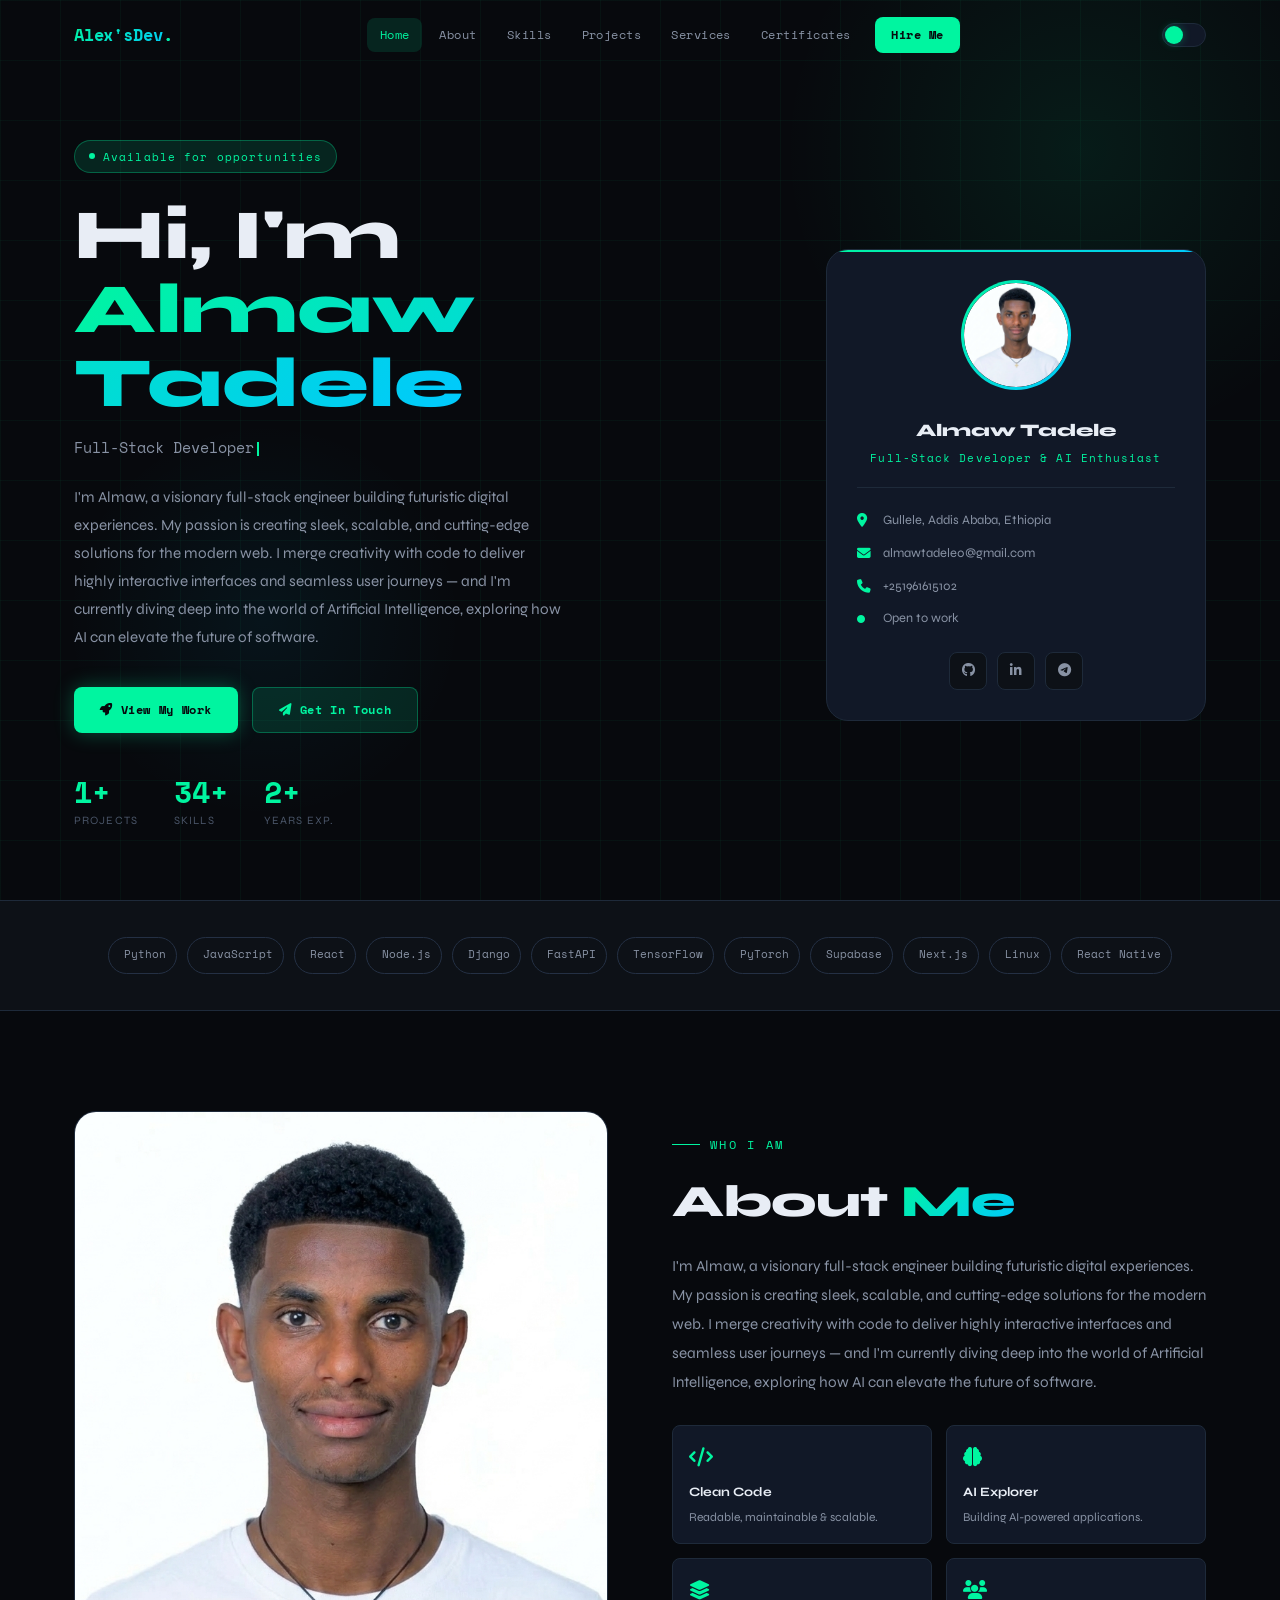
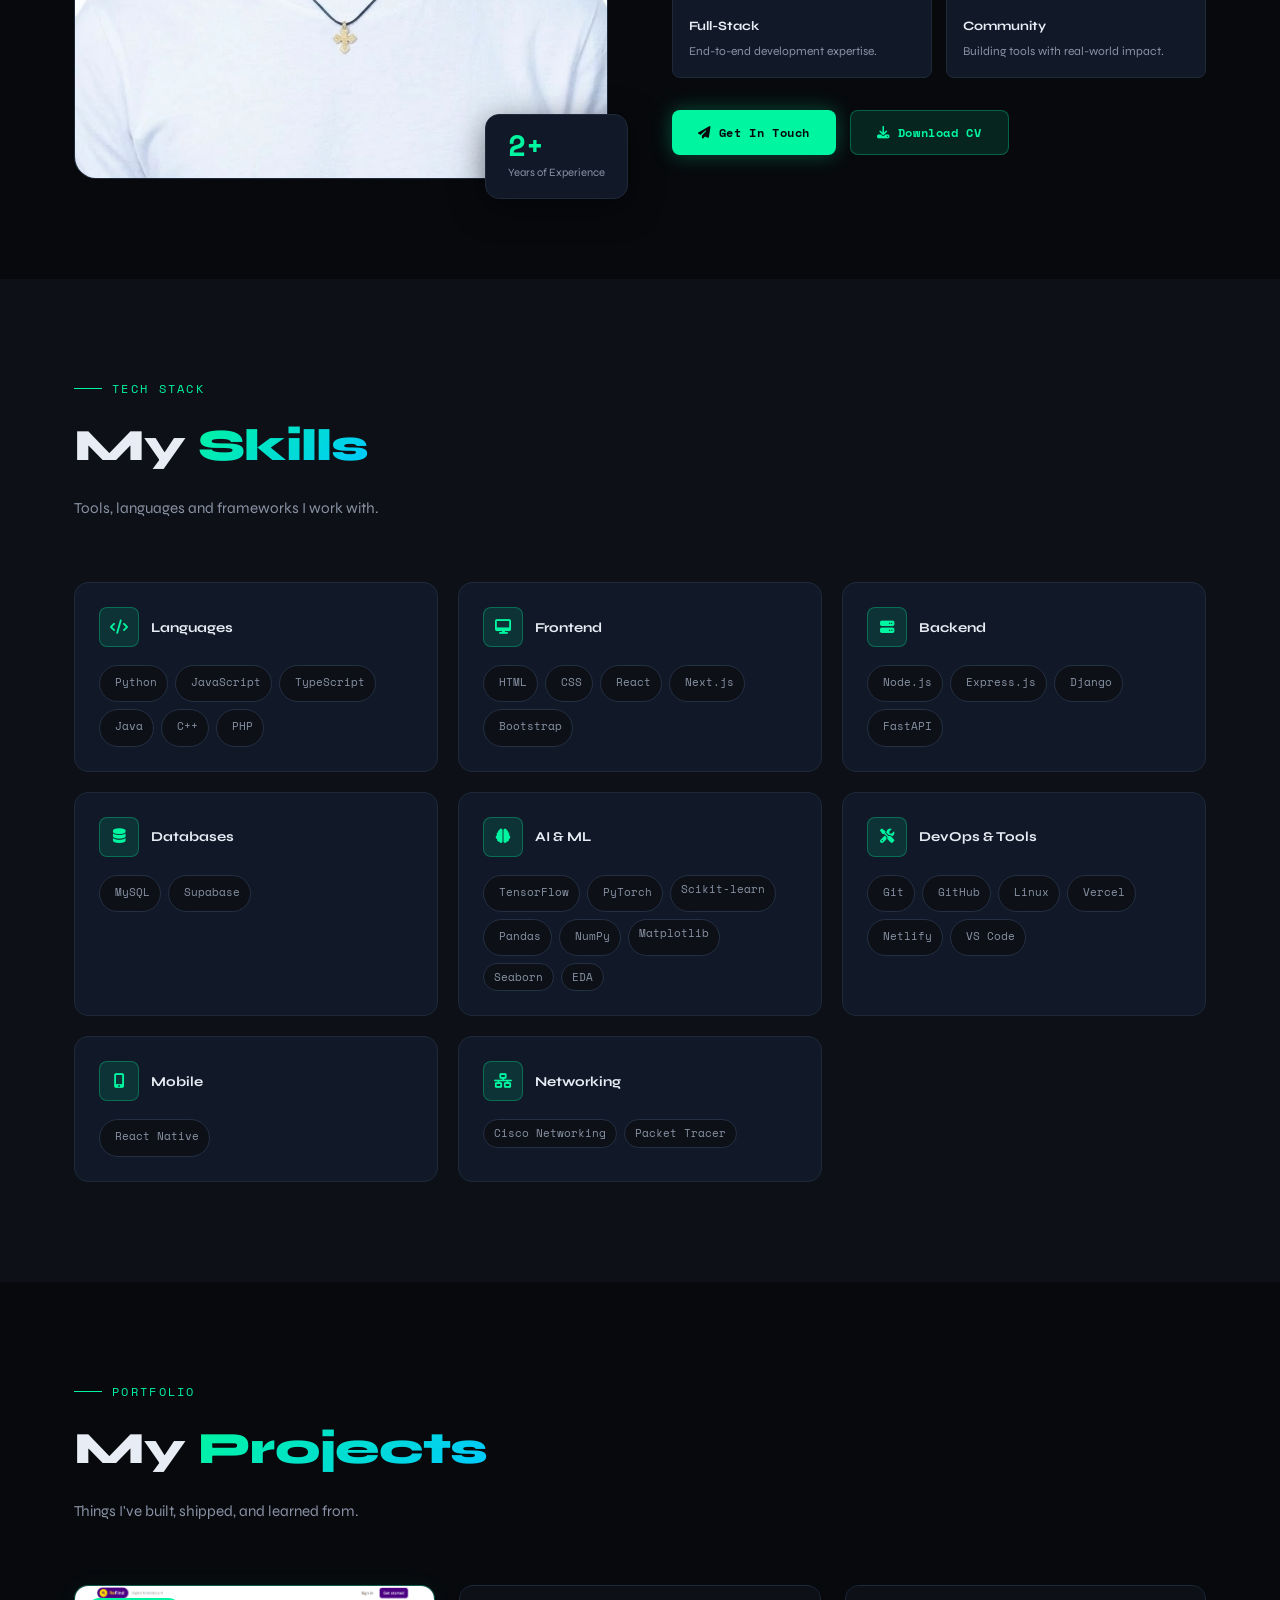
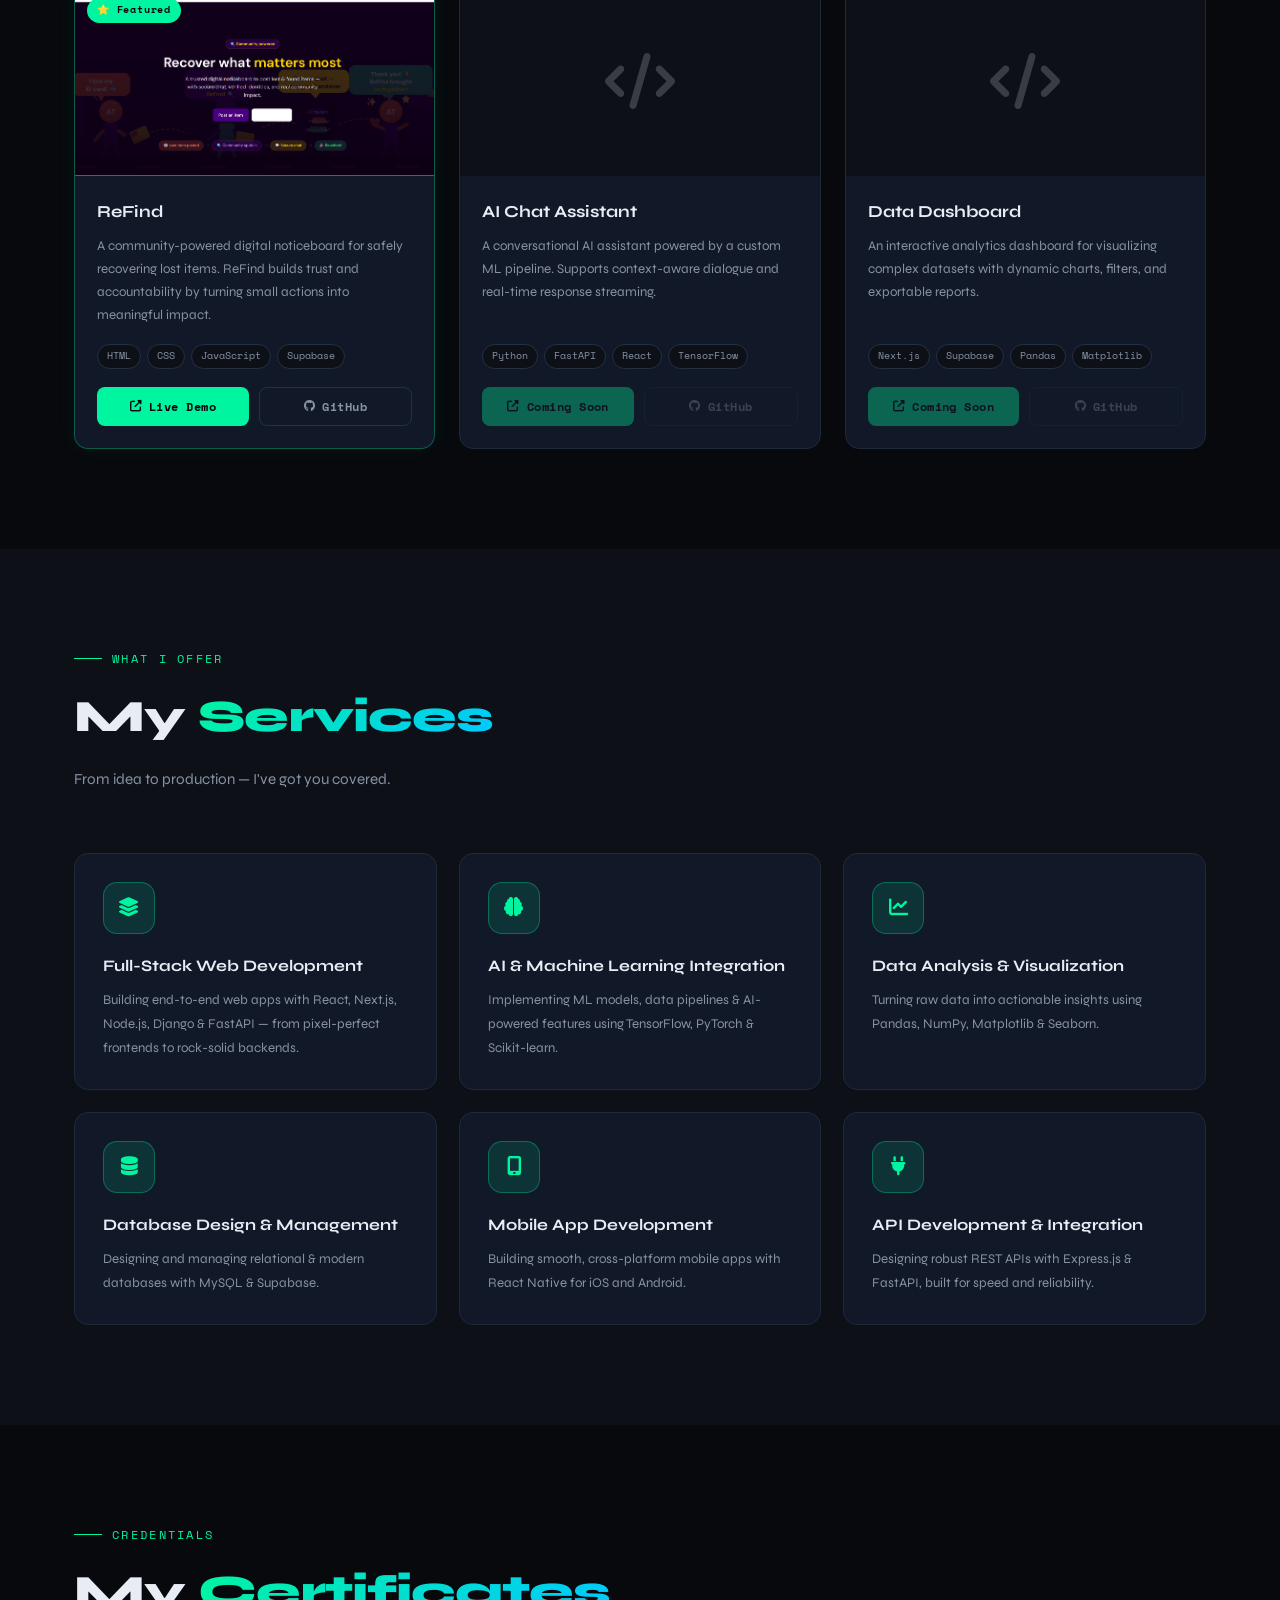
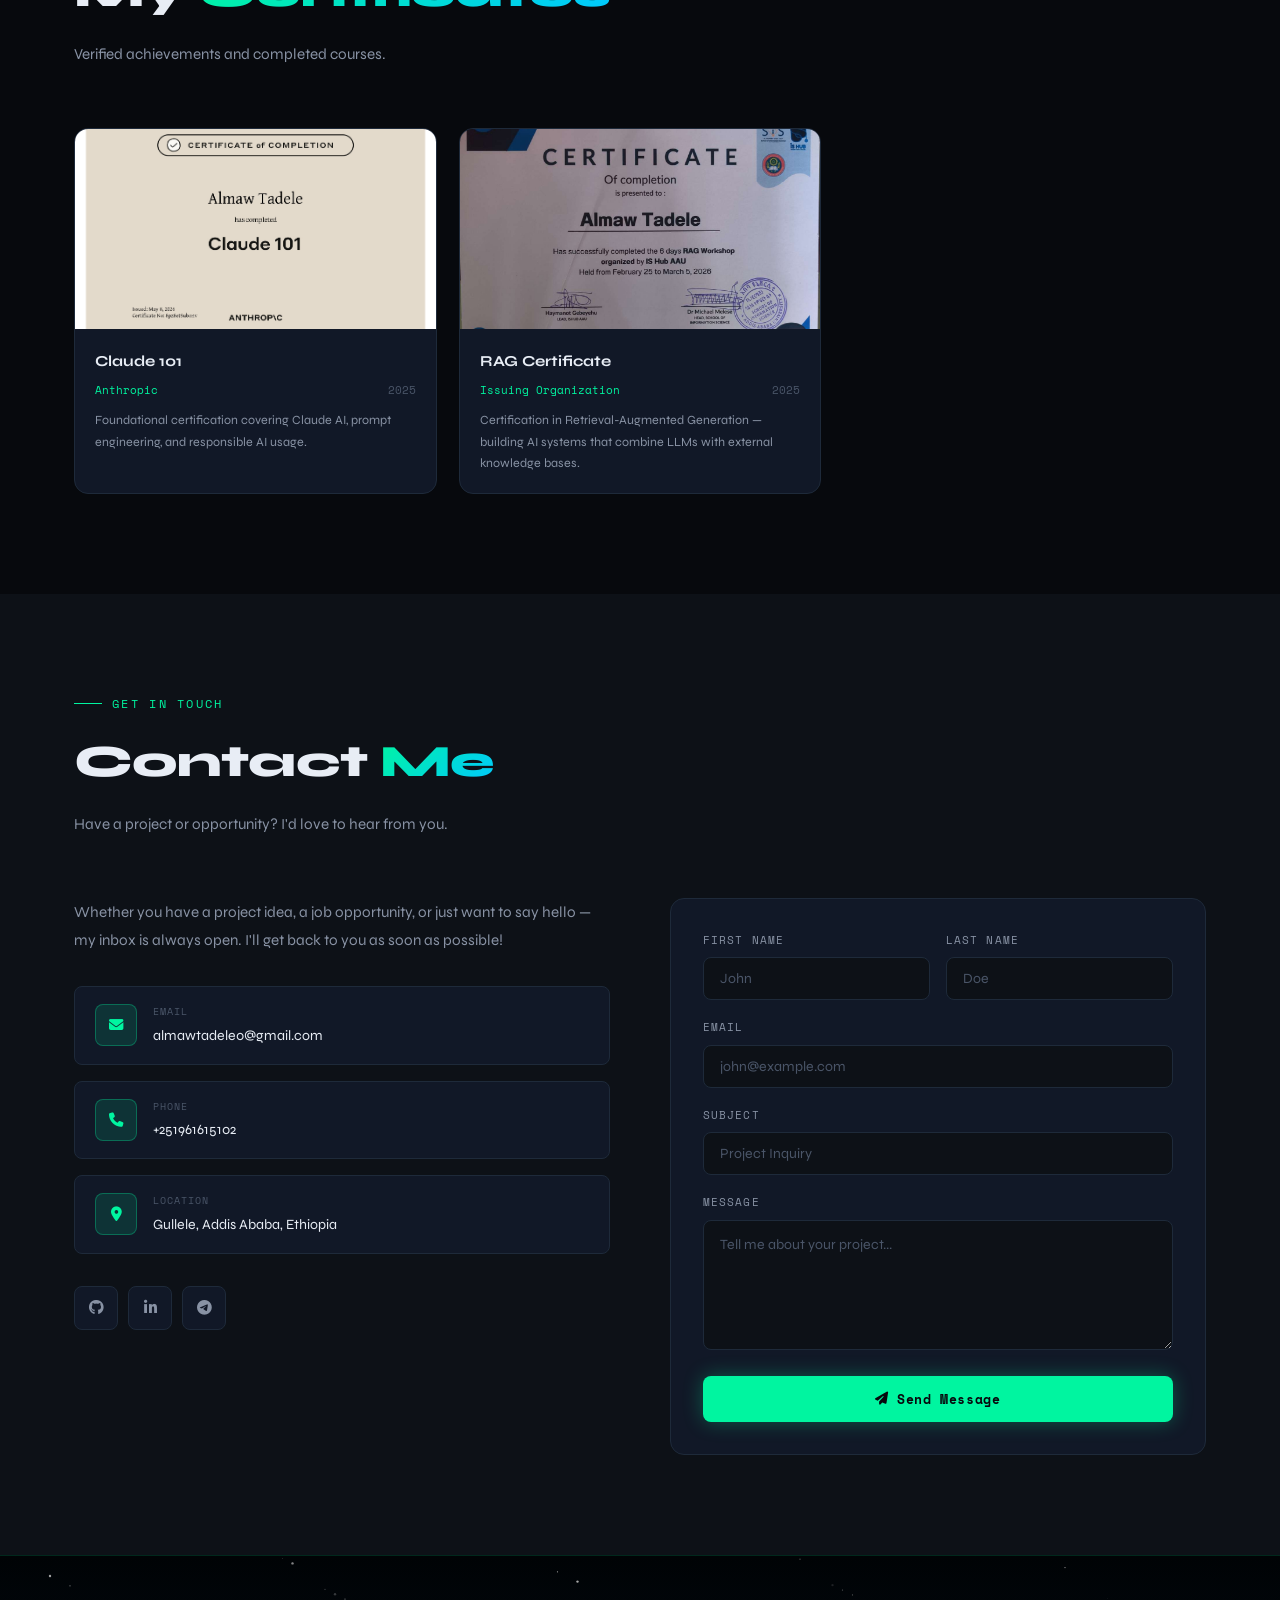
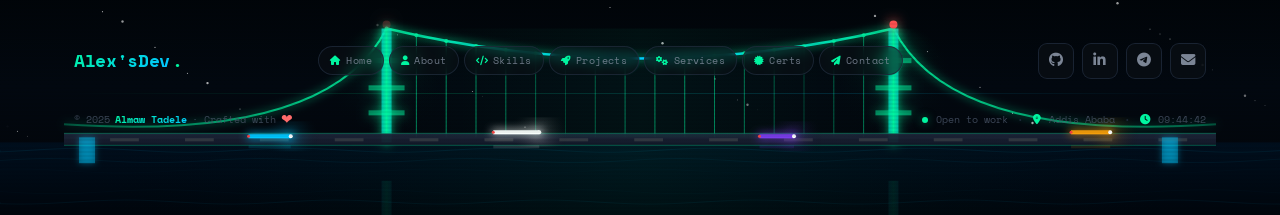
==== index.html @ 4d231503 "fixed some footer contents" ====
<!DOCTYPE html>
<html lang="en">
<head>
  <meta charset="UTF-8" />
  <link rel="icon" type="image/svg+xml" href="assets/icons/favicon.svg" />
  <meta name="viewport" content="width=device-width, initial-scale=1.0" />

  <title>Alex's Dev Portfolio</title>
  <link rel="icon" type="image/png" href="./assets/img/favicon.png" />

  <meta name="description" content="Portfolio of Almaw Tadele, Full-Stack Developer and AI Enthusiast based in Addis Ababa, Ethiopia." />
  <link rel="preconnect" href="https://fonts.googleapis.com">
  <link rel="preconnect" href="https://fonts.gstatic.com" crossorigin>
  <link href="https://fonts.googleapis.com/css2?family=Space+Mono:wght@400;700&family=Syne:wght@400;600;700;800&display=swap" rel="stylesheet">
  <link rel="stylesheet" href="https://cdnjs.cloudflare.com/ajax/libs/font-awesome/6.5.1/css/all.min.css" />
  <link rel="stylesheet" href="https://cdn.jsdelivr.net/gh/devicons/devicon@latest/devicon.min.css" />
  <!-- Theme flash prevention -->
  <script>
    (function(){
      var t = localStorage.getItem('theme') || 'dark';
      document.documentElement.setAttribute('data-theme', t);
    })();
  </script>
  <link rel="stylesheet" href="css/style.css" />
  <link rel="stylesheet" href="css/animations.css" />
  <link rel="stylesheet" href="css/responsive.css" />
</head>
<body data-page="home">

  <!-- NAVBAR -->
  <nav class="navbar" id="navbar">
    <div class="container nav-inner">
      <a href="#hero" class="nav-logo">Alex'sDev<span>.</span></a>
      <div class="nav-links" id="navLinks">
        <a class="nav-link active" href="#hero">Home</a>
        <a class="nav-link" href="#about">About</a>
        <a class="nav-link" href="#skills">Skills</a>
        <a class="nav-link" href="#projects">Projects</a>
        <a class="nav-link" href="#services">Services</a>
        <a class="nav-link" href="#certificates">Certificates</a>
        <a class="nav-cta" href="#contact">Hire Me</a>
      </div>
      <button class="theme-toggle" id="themeToggle" aria-label="Toggle theme">
        <i class="fas fa-moon theme-toggle-icon theme-toggle-moon"></i>
        <i class="fas fa-sun theme-toggle-icon theme-toggle-sun"></i>
      </button>
      <button class="nav-toggle" id="navToggle" aria-label="Menu">
        <span></span><span></span><span></span>
      </button>
    </div>
  </nav>

  <!-- Mobile Menu -->
  <div class="nav-mobile" id="navMobile">
    <a class="nav-link" href="#hero">Home</a>
    <a class="nav-link" href="#about">About</a>
    <a class="nav-link" href="#skills">Skills</a>
    <a class="nav-link" href="#projects">Projects</a>
    <a class="nav-link" href="#services">Services</a>
    <a class="nav-link" href="#certificates">Certificates</a>
    <a class="nav-link" href="#contact">Contact</a>
  </div>

  <!-- ══ HERO ════════════════════════════════════════════════ -->
  <section class="hero" id="hero">
    <div class="hero-bg">
      <div class="hero-grid"></div>
      <div class="hero-glow-1"></div>
      <div class="hero-glow-2"></div>
    </div>
    <div class="container hero-inner">
      <div class="hero-content">
        <div class="hero-tag"><span class="hero-dot"></span>Available for opportunities</div>
        <h1 class="hero-name">Hi, I'm<br><span class="grad-text" id="heroName">Almaw Tadele</span></h1>
        <div class="hero-role"><span id="typingText"></span><span class="cursor"></span></div>
        <p class="hero-bio" id="heroBio">A visionary full-stack engineer building futuristic digital experiences. I merge creativity with code to deliver highly interactive interfaces and seamless user journeys — currently diving deep into the world of AI.</p>
        <div class="hero-actions">
          <a href="#projects" class="btn btn-primary"><i class="fas fa-rocket"></i> View My Work</a>
          <a href="#contact"  class="btn btn-outline"><i class="fas fa-paper-plane"></i> Get In Touch</a>
        </div>
        <div class="hero-stats">
          <div class="stat-item"><div class="stat-num" id="statProjects">1+</div><div class="stat-lbl">Projects</div></div>
          <div class="stat-item"><div class="stat-num" id="statSkills">30+</div><div class="stat-lbl">Skills</div></div>
          <div class="stat-item"><div class="stat-num" id="statYears">2+</div><div class="stat-lbl">Years Exp.</div></div>
        </div>
      </div>
      <div class="hero-card">
        <div style="display:flex;flex-direction:column;align-items:center;margin-bottom:20px;">
          <div class="avatar-ring">
            <div class="avatar-inner">
              <img src="assets/img/profile.png" alt="Almaw Tadele"
                style="width:100%;height:100%;object-fit:cover;object-position:center;border-radius:50%;display:block;"
                onerror="this.style.display='none';document.getElementById('avatarFallback').style.display='flex'">
              <div id="avatarFallback" class="avatar-placeholder" style="display:none">AT</div>
            </div>
          </div>
          <div class="hc-name" id="hcName">Almaw Tadele</div>
          <div class="hc-role" id="hcRole">Full-Stack Developer & AI Enthusiast</div>
        </div>
        <div class="hc-divider"></div>
        <div class="hc-info">
          <div class="hc-item"><i class="fas fa-map-marker-alt"></i><span id="hcLocation">Gullele, Addis Ababa, Ethiopia</span></div>
          <div class="hc-item"><i class="fas fa-envelope"></i><span id="hcEmail">almawtadele0@gmail.com</span></div>
          <div class="hc-item"><i class="fas fa-phone"></i><span id="hcPhone">+251961615102</span></div>
          <div class="hc-item"><i class="fas fa-circle" style="color:#00f5a0;font-size:.5rem"></i><span>Open to work</span></div>
        </div>
        <div class="hc-social" id="hcSocial">
          <a href="https://github.com/Almawdev5" target="_blank" class="soc-btn"><i class="fab fa-github"></i></a>
          <a href="https://linkedin.com/in/almaw-tadele-8794a9366" target="_blank" class="soc-btn"><i class="fab fa-linkedin-in"></i></a>
          <a href="https://t.me/Almaw16" target="_blank" class="soc-btn"><i class="fab fa-telegram-plane"></i></a>
        </div>
      </div>
    </div>
  </section>

  <!-- TECH STRIP -->
  <div style="padding:36px 0;border-top:1px solid var(--border);border-bottom:1px solid var(--border);background:var(--bg2)">
    <div class="container">
      <div style="display:flex;flex-wrap:wrap;gap:10px;justify-content:center">
        <span class="skill-tag"><i class="devicon-python-plain colored" style="font-size:1rem;vertical-align:middle;margin-right:5px;"></i>Python</span>
        <span class="skill-tag"><i class="devicon-javascript-plain colored" style="font-size:1rem;vertical-align:middle;margin-right:5px;"></i>JavaScript</span>
        <span class="skill-tag"><i class="devicon-react-original colored" style="font-size:1rem;vertical-align:middle;margin-right:5px;"></i>React</span>
        <span class="skill-tag"><i class="devicon-nodejs-plain colored" style="font-size:1rem;vertical-align:middle;margin-right:5px;"></i>Node.js</span>
        <span class="skill-tag"><i class="devicon-django-plain colored" style="font-size:1rem;vertical-align:middle;margin-right:5px;"></i>Django</span>
        <span class="skill-tag"><i class="devicon-fastapi-plain colored" style="font-size:1rem;vertical-align:middle;margin-right:5px;"></i>FastAPI</span>
        <span class="skill-tag"><i class="devicon-tensorflow-original colored" style="font-size:1rem;vertical-align:middle;margin-right:5px;"></i>TensorFlow</span>
        <span class="skill-tag"><i class="devicon-pytorch-original colored" style="font-size:1rem;vertical-align:middle;margin-right:5px;"></i>PyTorch</span>
        <span class="skill-tag"><i class="devicon-supabase-plain colored" style="font-size:1rem;vertical-align:middle;margin-right:5px;"></i>Supabase</span>
        <span class="skill-tag"><i class="devicon-nextjs-plain" style="font-size:1rem;vertical-align:middle;margin-right:5px;"></i>Next.js</span>
        <span class="skill-tag"><i class="devicon-linux-plain" style="font-size:1rem;vertical-align:middle;margin-right:5px;"></i>Linux</span>
        <span class="skill-tag"><i class="devicon-react-original colored" style="font-size:1rem;vertical-align:middle;margin-right:5px;"></i>React Native</span>
      </div>
    </div>
  </div>

  <!-- ══ ABOUT ═══════════════════════════════════════════════ -->
  <section class="section" id="about">
    <div class="container">
      <div class="about-grid">
        <div class="about-img-wrap reveal-left">
          <div class="about-img-box">
            <img src="assets/img/profile.png" alt="Almaw Tadele"
              onerror="this.style.display='none';this.nextElementSibling.style.display='flex'">
            <div class="about-img-placeholder" style="display:none">AT</div>
          </div>
          <div class="about-badge">
            <div class="about-badge-num" id="aboutYears">2+</div>
            <div class="about-badge-txt">Years of Experience</div>
          </div>
        </div>
        <div class="about-content reveal-right">
          <div class="section-label">Who I Am</div>
          <h2 class="section-title">About <span class="grad-text">Me</span></h2>
          <p class="about-bio" id="aboutBio">I'm Almaw, a visionary full-stack engineer building futuristic digital experiences. My passion is creating sleek, scalable, and cutting-edge solutions for the modern web. I merge creativity with code to deliver highly interactive interfaces and seamless user journeys — and I'm currently diving deep into the world of Artificial Intelligence, exploring how AI can elevate the future of software.</p>
          <div class="about-highlights">
            <div class="about-hi"><div class="about-hi-icon"><i class="fas fa-code"></i></div><div class="about-hi-title">Clean Code</div><div class="about-hi-txt">Readable, maintainable & scalable.</div></div>
            <div class="about-hi"><div class="about-hi-icon"><i class="fas fa-brain"></i></div><div class="about-hi-title">AI Explorer</div><div class="about-hi-txt">Building AI-powered applications.</div></div>
            <div class="about-hi"><div class="about-hi-icon"><i class="fas fa-layer-group"></i></div><div class="about-hi-title">Full-Stack</div><div class="about-hi-txt">End-to-end development expertise.</div></div>
            <div class="about-hi"><div class="about-hi-icon"><i class="fas fa-users"></i></div><div class="about-hi-title">Community</div><div class="about-hi-txt">Building tools with real-world impact.</div></div>
          </div>
          <div style="display:flex;gap:14px;flex-wrap:wrap">
            <a href="#contact" class="btn btn-primary"><i class="fas fa-paper-plane"></i> Get In Touch</a>
            <a href="assets/CV.pdf" download class="btn btn-outline"><i class="fas fa-download"></i> Download CV</a>
          </div>
        </div>
      </div>
    </div>
  </section>

  <!-- ══ SKILLS ══════════════════════════════════════════════ -->
  <section class="section" id="skills" style="background:var(--bg2)">
    <div class="container">
      <div class="section-header reveal">
        <div class="section-label">Tech Stack</div>
        <h2 class="section-title">My <span class="grad-text">Skills</span></h2>
        <p class="section-sub">Tools, languages and frameworks I work with.</p>
      </div>
      <div id="skillsGrid" class="skills-grid"></div>
    </div>
  </section>

  <!-- ══ PROJECTS ════════════════════════════════════════════ -->
  <section class="section" id="projects">
    <div class="container">
      <div class="section-header reveal">
        <div class="section-label">Portfolio</div>
        <h2 class="section-title">My <span class="grad-text">Projects</span></h2>
        <p class="section-sub">Things I've built, shipped, and learned from.</p>
      </div>
      <div id="projectsGrid" class="projects-grid"></div>
    </div>
  </section>

  <!-- ══ SERVICES ════════════════════════════════════════════ -->
  <section class="section" id="services" style="background:var(--bg2)">
    <div class="container">
      <div class="section-header reveal">
        <div class="section-label">What I Offer</div>
        <h2 class="section-title">My <span class="grad-text">Services</span></h2>
        <p class="section-sub">From idea to production — I've got you covered.</p>
      </div>
      <div id="servicesGrid" class="services-grid"></div>
    </div>
  </section>

  <!-- ══ CERTIFICATES ════════════════════════════════════════ -->
  <section class="section" id="certificates">
    <div class="container">
      <div class="section-header reveal">
        <div class="section-label">Credentials</div>
        <h2 class="section-title">My <span class="grad-text">Certificates</span></h2>
        <p class="section-sub">Verified achievements and completed courses.</p>
      </div>
      <div id="certsGrid" class="certs-grid"></div>
    </div>
  </section>

  <!-- ══ CONTACT ══════════════════════════════════════════════ -->
  <section class="section" id="contact" style="background:var(--bg2)">
    <div class="container">
      <div class="section-header reveal">
        <div class="section-label">Get In Touch</div>
        <h2 class="section-title">Contact <span class="grad-text">Me</span></h2>
        <p class="section-sub">Have a project or opportunity? I'd love to hear from you.</p>
      </div>
      <div class="contact-grid">
        <div class="contact-info reveal-left">
          <p class="contact-intro">Whether you have a project idea, a job opportunity, or just want to say hello — my inbox is always open. I'll get back to you as soon as possible!</p>
          <div class="contact-items" id="contactItems">
            <div class="contact-item">
              <div class="contact-item-icon"><i class="fas fa-envelope"></i></div>
              <div><div class="contact-item-label">Email</div><div class="contact-item-val">almawtadele0@gmail.com</div></div>
            </div>
            <div class="contact-item">
              <div class="contact-item-icon"><i class="fas fa-phone"></i></div>
              <div><div class="contact-item-label">Phone</div><div class="contact-item-val">+251961615102</div></div>
            </div>
            <div class="contact-item">
              <div class="contact-item-icon"><i class="fas fa-map-marker-alt"></i></div>
              <div><div class="contact-item-label">Location</div><div class="contact-item-val">Gullele, Addis Ababa, Ethiopia</div></div>
            </div>
          </div>
          <div class="contact-socials" id="contactSocials">
            <a href="https://github.com/Almawdev5" target="_blank" class="contact-soc"><i class="fab fa-github"></i></a>
            <a href="https://linkedin.com/in/almaw-tadele-8794a9366" target="_blank" class="contact-soc"><i class="fab fa-linkedin-in"></i></a>
            <a href="https://t.me/Almaw16" target="_blank" class="contact-soc"><i class="fab fa-telegram-plane"></i></a>
          </div>
        </div>
        <div class="contact-form-wrap reveal-right">
          <form id="contactForm" novalidate>
            <div style="display:grid;grid-template-columns:1fr 1fr;gap:16px">
              <div class="form-group">
                <label class="form-label" for="fname">First Name</label>
                <input class="form-input" type="text" id="fname" placeholder="John" required>
              </div>
              <div class="form-group">
                <label class="form-label" for="lname">Last Name</label>
                <input class="form-input" type="text" id="lname" placeholder="Doe" required>
              </div>
            </div>
            <div class="form-group">
              <label class="form-label" for="femail">Email</label>
              <input class="form-input" type="email" id="femail" placeholder="john@example.com" required>
            </div>
            <div class="form-group">
              <label class="form-label" for="fsubject">Subject</label>
              <input class="form-input" type="text" id="fsubject" placeholder="Project Inquiry" required>
            </div>
            <div class="form-group">
              <label class="form-label" for="fmessage">Message</label>
              <textarea class="form-textarea" id="fmessage" placeholder="Tell me about your project..." required></textarea>
            </div>
            <button type="submit" class="btn btn-primary form-submit" style="width:100%;justify-content:center">
              <i class="fas fa-paper-plane"></i> Send Message
            </button>
            <div class="form-status" id="formStatus"></div>
          </form>
        </div>
      </div>
    </div>
  </section>

  <!-- ══ FOOTER ══════════════════════════════════════════════ -->
  <footer class="hf-footer">
    <canvas id="footerCanvas" class="hf-canvas"></canvas>
    <div class="hf-orb hf-orb-1"></div>
    <div class="hf-orb hf-orb-2"></div>
    <div class="hf-scanlines"></div>

    <div class="hf-content">

      <!-- Row 1: Logo + Nav + Socials -->
      <div class="hf-main-row">
        <div class="hf-logo-wrap">
          <span class="hf-logo-text">Alex'sDev</span>
          <span class="hf-logo-dot">.</span>
        </div>

        <nav class="hf-nav">
          <a href="#hero"         class="hf-nav-item"><i class="fas fa-home"></i><span>Home</span></a>
          <a href="#about"        class="hf-nav-item"><i class="fas fa-user"></i><span>About</span></a>
          <a href="#skills"       class="hf-nav-item"><i class="fas fa-code"></i><span>Skills</span></a>
          <a href="#projects"     class="hf-nav-item"><i class="fas fa-rocket"></i><span>Projects</span></a>
          <a href="#services"     class="hf-nav-item"><i class="fas fa-cogs"></i><span>Services</span></a>
          <a href="#certificates" class="hf-nav-item"><i class="fas fa-certificate"></i><span>Certs</span></a>
          <a href="#contact"      class="hf-nav-item"><i class="fas fa-paper-plane"></i><span>Contact</span></a>
        </nav>

        <div class="hf-socials">
          <a href="https://github.com/Almawdev5" target="_blank" class="hf-soc hf-soc-gh" title="GitHub"><i class="fab fa-github"></i><div class="hf-soc-glow"></div></a>
          <a href="https://linkedin.com/in/almaw-tadele-8794a9366" target="_blank" class="hf-soc hf-soc-li" title="LinkedIn"><i class="fab fa-linkedin-in"></i><div class="hf-soc-glow"></div></a>
          <a href="https://t.me/Almaw66" target="_blank" class="hf-soc hf-soc-tg" title="Telegram"><i class="fab fa-telegram-plane"></i><div class="hf-soc-glow"></div></a>
          <a href="mailto:almawtadele0@gmail.com" class="hf-soc hf-soc-em" title="Email"><i class="fas fa-envelope"></i><div class="hf-soc-glow"></div></a>
        </div>
      </div>

      <!-- Divider -->
      <div class="hf-bottom-line"></div>

      <!-- Row 2: Copyright + Status + Clock -->
      <div class="hf-bottom-row">
        <div class="hf-copy">
          <span>© 2025</span>
          <span class="hf-copy-name">Almaw Tadele</span>
          <span>· Crafted with</span>
          <span class="hf-heart">❤</span>
        </div>
        <div class="hf-status-bar">
          <span class="hf-status-dot"></span>
          <span>Open to work</span>
          <span class="hf-divider-dot">·</span>
          <i class="fas fa-map-marker-alt" style="color:var(--accent);font-size:.65rem"></i>
          <span>Addis Ababa</span>
          <span class="hf-divider-dot">·</span>
          <i class="fas fa-clock" style="color:var(--accent);font-size:.65rem"></i>
          <span id="hfTime">--:--</span>
        </div>
      </div>

    </div>
  </footer>

  <style>
  .hf-footer {
    position: relative; overflow: hidden;
    background: linear-gradient(180deg, #07090d 0%, #020408 60%, #000305 100%);
    border-top: 1px solid rgba(0,245,160,.15);
    padding: 0; min-height: 0;
    display: flex; align-items: center; justify-content: center;
  }
  .hf-canvas { position:absolute;inset:0;width:100%;height:100%;z-index:0;opacity:1 }
  .hf-orb { display:none }
  .hf-scanlines { position:absolute;inset:0;background:repeating-linear-gradient(0deg,transparent,transparent 2px,rgba(0,0,0,.06) 2px,rgba(0,0,0,.06) 4px);pointer-events:none;z-index:1 }
  .hf-content { position:relative;z-index:2;width:100%;max-width:1180px;margin:0 auto;padding:22px 24px 18px;display:flex;flex-direction:column;gap:14px }
  .hf-footer { min-height: 260px; }

  /* Main row */
  .hf-main-row { display:flex;align-items:center;justify-content:space-between;gap:20px;flex-wrap:wrap }

  /* Logo */
  .hf-logo-wrap { display:inline-flex;align-items:baseline;gap:2px;flex-shrink:0 }
  .hf-logo-text { font-family:"Space Mono",monospace;font-size:1.1rem;font-weight:700;background:linear-gradient(135deg,#00f5a0,#00c8ff,#00f5a0);background-size:200% auto;-webkit-background-clip:text;-webkit-text-fill-color:transparent;background-clip:text;animation:gradMove 3s linear infinite;letter-spacing:-.02em }
  .hf-logo-dot  { font-family:"Space Mono",monospace;font-size:1.1rem;font-weight:700;color:#00f5a0;-webkit-text-fill-color:#00f5a0;animation:pulse 2s ease-in-out infinite }

  /* Nav pills */
  .hf-nav { display:flex;flex-wrap:wrap;gap:5px;justify-content:center }
  .hf-nav-item { display:flex;align-items:center;gap:5px;font-family:"Space Mono",monospace;font-size:.65rem;color:rgba(136,146,164,.8);padding:5px 11px;border-radius:100px;border:1px solid rgba(30,42,58,.8);background:rgba(13,17,23,.5);transition:all .3s;letter-spacing:.04em;backdrop-filter:blur(6px) }
  .hf-nav-item i { font-size:.6rem;color:#00f5a0;transition:all .3s }
  .hf-nav-item:hover { color:#00f5a0;border-color:rgba(0,245,160,.35);background:rgba(0,245,160,.07);transform:translateY(-2px);box-shadow:0 6px 18px rgba(0,245,160,.1) }
  .hf-nav-item:hover i { transform:scale(1.2) rotate(-8deg) }

  /* Socials */
  .hf-socials { display:flex;gap:8px;flex-shrink:0 }
  .hf-soc { position:relative;width:36px;height:36px;border-radius:9px;border:1px solid rgba(30,42,58,.8);background:rgba(13,17,23,.6);display:flex;align-items:center;justify-content:center;color:rgba(136,146,164,.9);font-size:.9rem;transition:all .3s;overflow:hidden;backdrop-filter:blur(8px) }
  .hf-soc-glow { position:absolute;inset:0;opacity:0;transition:opacity .3s;border-radius:9px }
  .hf-soc:hover { transform:translateY(-3px) }
  .hf-soc:hover .hf-soc-glow { opacity:1 }
  .hf-soc-gh:hover  { border-color:rgba(255,255,255,.25);color:#fff;box-shadow:0 6px 20px rgba(255,255,255,.07) }
  .hf-soc-gh .hf-soc-glow { background:radial-gradient(circle at 50%,rgba(255,255,255,.06),transparent 70%) }
  .hf-soc-li:hover  { border-color:rgba(0,119,181,.4);color:#0a66c2;box-shadow:0 6px 20px rgba(0,119,181,.15) }
  .hf-soc-li .hf-soc-glow { background:radial-gradient(circle at 50%,rgba(0,119,181,.1),transparent 70%) }
  .hf-soc-tg:hover  { border-color:rgba(0,136,204,.4);color:#29b6f6;box-shadow:0 6px 20px rgba(0,136,204,.15) }
  .hf-soc-tg .hf-soc-glow { background:radial-gradient(circle at 50%,rgba(0,136,204,.1),transparent 70%) }
  .hf-soc-em:hover  { border-color:rgba(0,245,160,.35);color:#00f5a0;box-shadow:0 6px 20px rgba(0,245,160,.12) }
  .hf-soc-em .hf-soc-glow { background:radial-gradient(circle at 50%,rgba(0,245,160,.07),transparent 70%) }

  /* Divider line */
  .hf-bottom-line { height:1px;background:linear-gradient(90deg,transparent,rgba(0,245,160,.15),rgba(0,200,255,.15),transparent);animation:shimmer 3s ease-in-out infinite alternate }

  /* Bottom row */
  .hf-bottom-row { display:flex;align-items:center;justify-content:space-between;flex-wrap:wrap;gap:10px }
  .hf-copy { display:flex;align-items:center;gap:5px;font-family:"Space Mono",monospace;font-size:.63rem;color:rgba(74,85,104,.8) }
  .hf-copy-name { background:linear-gradient(135deg,#00f5a0,#00c8ff);-webkit-background-clip:text;-webkit-text-fill-color:transparent;background-clip:text;font-weight:700 }
  .hf-heart { color:#ff6b6b;animation:pulse 1.4s ease-in-out infinite;font-size:.85rem }
  .hf-status-bar { display:flex;align-items:center;gap:8px;font-family:"Space Mono",monospace;font-size:.63rem;color:rgba(74,85,104,.8);flex-wrap:wrap }
  .hf-status-dot { width:6px;height:6px;background:#00f5a0;border-radius:50%;box-shadow:0 0 8px rgba(0,245,160,.5);animation:pulse 2s ease-in-out infinite;flex-shrink:0 }
  .hf-divider-dot { color:rgba(30,42,58,1);font-size:.9rem }

  @media(max-width:768px){
    .hf-main-row { flex-direction:column;align-items:center;gap:14px }
    .hf-bottom-row { justify-content:center;text-align:center }
    .hf-nav-item span { display:none }
    .hf-nav-item { padding:6px 10px }
  }
  </style>

  <script>
  (function() {
    const canvas = document.getElementById('footerCanvas');
    if (!canvas) return;
    const ctx = canvas.getContext('2d');
    let W, H, t = 0;

    function resize() {
      W = canvas.width  = canvas.offsetWidth;
      H = canvas.height = canvas.offsetHeight;
    }

    // ── BRIDGE CONFIG ──────────────────────────────────────────
    const TOWERS   = 2;
    const CABLES   = 18;        // vertical suspender cables
    const CARS     = 6;         // moving cars on the bridge deck

    // Cars
    const cars = Array.from({ length: CARS }, (_, i) => ({
      x:     (i / CARS) * 1.4 - 0.2,   // normalized 0-1 across bridge
      speed: 0.0008 + Math.random() * 0.0006,
      lane:  i % 2 === 0 ? 0 : 1,       // 0 = left lane, 1 = right lane
      color: ['#00f5a0','#00c8ff','#ffffff','#7c3aed','#f59e0b'][i % 5],
      len:   0.025 + Math.random() * 0.015,
    }));

    function drawBridge() {
      ctx.clearRect(0, 0, W, H);

      // ── Background: deep night sky gradient ──
      const sky = ctx.createLinearGradient(0, 0, 0, H);
      sky.addColorStop(0, '#000305');
      sky.addColorStop(0.5, '#020810');
      sky.addColorStop(1, '#020408');
      ctx.fillStyle = sky;
      ctx.fillRect(0, 0, W, H);

      // ── Stars ──
      ctx.save();
      for (let s = 0; s < 80; s++) {
        const sx    = ((s * 137.5 + 50) % W);
        const sy    = ((s * 97.3 + 20) % (H * 0.7));
        const blink = 0.3 + 0.4 * Math.sin(t * 0.8 + s);
        ctx.beginPath();
        ctx.arc(sx, sy, s % 3 === 0 ? 1.2 : 0.6, 0, Math.PI * 2);
        ctx.fillStyle = `rgba(255,255,255,${blink})`;
        ctx.fill();
      }
      ctx.restore();

      // ── Water reflection at bottom ──
      const water = ctx.createLinearGradient(0, H * 0.72, 0, H);
      water.addColorStop(0, 'rgba(0,15,30,.95)');
      water.addColorStop(1, 'rgba(0,5,12,1)');
      ctx.fillStyle = water;
      ctx.fillRect(0, H * 0.72, W, H);

      // Ripple lines
      for (let r = 0; r < 6; r++) {
        const ry    = H * 0.75 + r * (H * 0.04);
        const alpha = 0.04 + 0.04 * Math.sin(t * 1.2 + r);
        ctx.beginPath();
        ctx.moveTo(0, ry);
        for (let x = 0; x <= W; x += 8) {
          ctx.lineTo(x, ry + Math.sin(x * 0.03 + t * 1.5 + r) * 2);
        }
        ctx.strokeStyle = `rgba(0,200,255,${alpha})`;
        ctx.lineWidth = 1;
        ctx.stroke();
      }

      // ── Bridge geometry ──
      const bLeft  = W * 0.05;
      const bRight = W * 0.95;
      const bW     = bRight - bLeft;
      const deck   = H * 0.70;         // bridge deck Y
      const towerH = H * 0.42;         // tower height above deck
      const towerY = deck - towerH;    // tower top Y
      const tLeft  = bLeft  + bW * 0.28;  // left tower X
      const tRight = bLeft  + bW * 0.72;  // right tower X

      // ── Water glow under bridge ──
      const wg = ctx.createRadialGradient(W/2, deck + 10, 0, W/2, deck + 10, W * 0.45);
      wg.addColorStop(0, 'rgba(0,245,160,.06)');
      wg.addColorStop(1, 'transparent');
      ctx.fillStyle = wg;
      ctx.fillRect(0, deck, W, H - deck);

      // ── Main cable (catenary curve) ──
      ctx.save();
      ctx.shadowColor = '#00f5a0';
      ctx.shadowBlur  = 8;
      const grad = ctx.createLinearGradient(bLeft, 0, bRight, 0);
      grad.addColorStop(0,   'rgba(0,245,160,.3)');
      grad.addColorStop(0.28,'rgba(0,245,160,.9)');
      grad.addColorStop(0.5, 'rgba(0,200,255,1)');
      grad.addColorStop(0.72,'rgba(0,245,160,.9)');
      grad.addColorStop(1,   'rgba(0,245,160,.3)');

      // Left anchor → left tower
      ctx.beginPath();
      ctx.moveTo(bLeft, deck - H * 0.05);
      ctx.quadraticCurveTo(tLeft - bW * 0.05, deck + H * 0.02, tLeft, towerY);
      ctx.strokeStyle = grad;
      ctx.lineWidth = 2;
      ctx.stroke();

      // Left tower → right tower (main span sag)
      const sagY = towerY + towerH * 0.55;
      ctx.beginPath();
      ctx.moveTo(tLeft, towerY);
      ctx.quadraticCurveTo(W / 2, sagY, tRight, towerY);
      ctx.strokeStyle = grad;
      ctx.lineWidth = 2.5;
      ctx.stroke();

      // Right tower → right anchor
      ctx.beginPath();
      ctx.moveTo(tRight, towerY);
      ctx.quadraticCurveTo(tRight + bW * 0.05, deck + H * 0.02, bRight, deck - H * 0.05);
      ctx.strokeStyle = grad;
      ctx.lineWidth = 2;
      ctx.stroke();
      ctx.restore();

      // ── Suspension cables (vertical hangers) ──
      for (let i = 0; i < CABLES; i++) {
        const frac = i / (CABLES - 1);
        const cx   = tLeft + (tRight - tLeft) * frac;
        // Point on main cable catenary
        const cy   = towerY + sagY * (1 - Math.pow(2 * frac - 1, 2)) * 0.55 +
                     towerH * Math.pow(2 * frac - 1, 2) * (1 - 0.55);
        // Recalculate using quadratic
        const t0   = frac;
        const cableY = (1 - t0) * (1 - t0) * towerY + 2 * (1 - t0) * t0 * sagY + t0 * t0 * towerY;
        const alpha  = 0.3 + 0.4 * Math.abs(Math.sin(t * 0.5 + i * 0.4));

        ctx.beginPath();
        ctx.moveTo(cx, cableY);
        ctx.lineTo(cx, deck);
        ctx.strokeStyle = `rgba(0,245,160,${alpha})`;
        ctx.lineWidth = 0.8;
        ctx.stroke();

        // Cable anchor dot
        ctx.beginPath();
        ctx.arc(cx, cableY, 2, 0, Math.PI * 2);
        ctx.fillStyle = `rgba(0,245,160,${alpha + 0.2})`;
        ctx.fill();
      }

      // ── Towers ──
      [tLeft, tRight].forEach((tx, ti) => {
        // Tower glow
        const tg = ctx.createRadialGradient(tx, towerY, 0, tx, towerY + towerH/2, 60);
        tg.addColorStop(0, 'rgba(0,245,160,.15)');
        tg.addColorStop(1, 'transparent');
        ctx.fillStyle = tg;
        ctx.fillRect(tx - 60, towerY, 120, towerH + 20);

        // Tower body
        ctx.save();
        ctx.shadowColor = '#00f5a0';
        ctx.shadowBlur  = 12;
        const tw = 10;
        const towerGrad = ctx.createLinearGradient(tx - tw, 0, tx + tw, 0);
        towerGrad.addColorStop(0, 'rgba(0,200,255,.5)');
        towerGrad.addColorStop(0.5, 'rgba(0,245,160,.9)');
        towerGrad.addColorStop(1, 'rgba(0,200,255,.5)');
        ctx.fillStyle = towerGrad;
        ctx.fillRect(tx - tw/2, towerY, tw, towerH + 5);

        // Cross beams
        [0.3, 0.55, 0.78].forEach(f => {
          const by = towerY + towerH * f;
          ctx.fillStyle = 'rgba(0,245,160,.5)';
          ctx.fillRect(tx - 18, by - 3, 36, 5);
        });

        // Tower top light (blinking)
        const blink = 0.6 + 0.4 * Math.sin(t * 3 + ti * Math.PI);
        ctx.beginPath();
        ctx.arc(tx, towerY - 4, 4, 0, Math.PI * 2);
        ctx.fillStyle = `rgba(255,80,80,${blink})`;
        ctx.shadowColor = '#ff5050';
        ctx.shadowBlur  = 12;
        ctx.fill();
        ctx.restore();

        // Tower reflection in water
        ctx.save();
        ctx.globalAlpha = 0.15;
        ctx.scale(1, -1);
        ctx.translate(0, -(deck * 2));
        const refGrad = ctx.createLinearGradient(tx - tw, 0, tx + tw, 0);
        refGrad.addColorStop(0, 'rgba(0,200,255,.3)');
        refGrad.addColorStop(0.5, 'rgba(0,245,160,.6)');
        refGrad.addColorStop(1, 'rgba(0,200,255,.3)');
        ctx.fillStyle = refGrad;
        ctx.fillRect(tx - tw/2, towerY, tw, towerH * 0.6);
        ctx.restore();
      });

      // ── Bridge deck ──
      ctx.save();
      const deckGrad = ctx.createLinearGradient(0, deck - 4, 0, deck + 10);
      deckGrad.addColorStop(0, 'rgba(30,40,60,.95)');
      deckGrad.addColorStop(1, 'rgba(15,20,35,.95)');
      ctx.fillStyle = deckGrad;
      ctx.fillRect(bLeft, deck - 4, bW, 12);

      // Road markings
      const dashW = bW * 0.025;
      const gap   = bW * 0.04;
      ctx.fillStyle = 'rgba(255,255,200,.12)';
      for (let x = bLeft + gap; x < bRight - gap; x += dashW + gap) {
        ctx.fillRect(x, deck + 1, dashW, 3);
      }

      // Road edge lines
      ctx.strokeStyle = 'rgba(0,245,160,.3)';
      ctx.lineWidth = 1;
      ctx.beginPath(); ctx.moveTo(bLeft, deck - 4);  ctx.lineTo(bRight, deck - 4);  ctx.stroke();
      ctx.beginPath(); ctx.moveTo(bLeft, deck + 8);  ctx.lineTo(bRight, deck + 8);  ctx.stroke();
      ctx.restore();

      // ── Anchorage pillars ──
      [bLeft + bW*0.02, bLeft + bW*0.96].forEach(px => {
        ctx.save();
        ctx.shadowColor = '#00c8ff';
        ctx.shadowBlur  = 6;
        ctx.fillStyle = 'rgba(0,200,255,.4)';
        ctx.fillRect(px - 8, deck, 16, H * 0.1);
        ctx.restore();
      });

      // ── Moving cars ──
      cars.forEach(car => {
        car.x += car.speed;
        if (car.x > 1.1) car.x = -0.1;

        const cx  = bLeft + bW * car.x;
        const cy  = deck - 3 + (car.lane === 0 ? -2 : 2);
        const cw  = bW * car.len;

        if (cx > bLeft && cx < bRight) {
          // Headlight glow
          ctx.save();
          const carGlow = ctx.createRadialGradient(cx + cw, cy, 0, cx + cw, cy, 30);
          carGlow.addColorStop(0, car.color + '40');
          carGlow.addColorStop(1, 'transparent');
          ctx.fillStyle = carGlow;
          ctx.fillRect(cx, cy - 15, cw + 30, 30);

          // Car body
          ctx.shadowColor = car.color;
          ctx.shadowBlur  = 8;
          ctx.fillStyle = car.color;
          ctx.fillRect(cx, cy - 2, cw, 4);

          // Headlight dot
          ctx.beginPath();
          ctx.arc(cx + cw, cy, 2, 0, Math.PI * 2);
          ctx.fillStyle = '#ffffff';
          ctx.fill();

          // Tail light
          ctx.beginPath();
          ctx.arc(cx, cy, 1.5, 0, Math.PI * 2);
          ctx.fillStyle = '#ff4444';
          ctx.fill();
          ctx.restore();

          // Road reflection
          ctx.save();
          ctx.globalAlpha = 0.12;
          ctx.fillStyle = car.color;
          ctx.fillRect(cx, deck + 8, cw, 3);
          ctx.restore();
        }
      });

      // ── Cable glow animation ──
      const glowAlpha = 0.04 + 0.03 * Math.sin(t * 2);
      const cableGlow = ctx.createLinearGradient(tLeft, 0, tRight, 0);
      cableGlow.addColorStop(0, `rgba(0,245,160,0)`);
      cableGlow.addColorStop(0.5, `rgba(0,245,160,${glowAlpha})`);
      cableGlow.addColorStop(1, `rgba(0,245,160,0)`);
      ctx.fillStyle = cableGlow;
      ctx.fillRect(tLeft, towerY, tRight - tLeft, deck - towerY);

      t += 0.012;
      requestAnimationFrame(drawBridge);
    }

    resize();
    window.addEventListener('resize', resize);
    drawBridge();

    // Live clock
    function updateTime() {
      const el = document.getElementById('hfTime');
      if (!el) return;
      el.textContent = new Date().toLocaleTimeString('en-US', {
        hour:'2-digit', minute:'2-digit', second:'2-digit',
        hour12: false, timeZone: 'Africa/Addis_Ababa'
      });
    }
    updateTime();
    setInterval(updateTime, 1000);
  })();
  </script>

  <button class="back-top" id="backTop" aria-label="Back to top">
    <i class="fas fa-arrow-up"></i>
  </button>

  <script src="https://cdn.jsdelivr.net/npm/@emailjs/browser@4/dist/email.min.js"></script>
  <script src="js/data.js"></script>
  <script src="js/supabase.js"></script>
  <script src="js/main.js"></script>
</body>
</html>
---- css/style.css ----
/* ============================================================
   ALMAW TADELE — Portfolio | style.css
   ============================================================ */

@import url('https://fonts.googleapis.com/css2?family=Space+Mono:wght@400;700&family=Syne:wght@400;600;700;800&display=swap');

/* ── VARIABLES ─────────────────────────────────────────────── */
:root {
  --bg:          #07090d;
  --bg2:         #0d1117;
  --bg3:         #111827;
  --bg3h:        #161f2e;
  --accent:      #00f5a0;
  --accent-d:    rgba(0,245,160,0.12);
  --accent-b:    rgba(0,245,160,0.3);
  --blue:        #00c8ff;
  --blue-d:      rgba(0,200,255,0.1);
  --text:        #e8edf5;
  --text2:       #8892a4;
  --text3:       #4a5568;
  --border:      #1e2a3a;
  --border2:     #243044;
  --grad:        linear-gradient(135deg,#00f5a0,#00c8ff);
  --ff:          'Syne', sans-serif;
  --fm:          'Space Mono', monospace;
  --r:           8px;
  --r2:          14px;
  --r3:          22px;
  --sh:          0 8px 32px rgba(0,0,0,.5);
  --sh2:         0 24px 64px rgba(0,0,0,.6);
  --nav:         70px;
  --tr:          .3s cubic-bezier(.4,0,.2,1);
}

/* ── LIGHT THEME ───────────────────────────────────────────── */
[data-theme="light"] {
  --bg:          #f0f4f8;
  --bg2:         #e2e8f0;
  --bg3:         #ffffff;
  --bg3h:        #f7fafc;
  --accent:      #00a86b;
  --accent-d:    rgba(0,168,107,0.1);
  --accent-b:    rgba(0,168,107,0.3);
  --blue:        #0099cc;
  --blue-d:      rgba(0,153,204,0.1);
  --text:        #1a202c;
  --text2:       #4a5568;
  --text3:       #a0aec0;
  --border:      #cbd5e0;
  --border2:     #b2bec8;
  --grad:        linear-gradient(135deg,#00a86b,#0099cc);
  --sh:          0 8px 32px rgba(0,0,0,.12);
  --sh2:         0 24px 64px rgba(0,0,0,.15);
}

[data-theme="light"] body {
  background: var(--bg);
  color: var(--text);
}
[data-theme="light"] .navbar.scrolled {
  background: rgba(240,244,248,.95);
  border-bottom: 1px solid var(--border);
}
[data-theme="light"] .hero {
  background: linear-gradient(135deg, #f0f4f8 0%, #e8f4f0 100%);
}
[data-theme="light"] .hero-grid {
  background-image:
    linear-gradient(rgba(0,168,107,.06) 1px, transparent 1px),
    linear-gradient(90deg, rgba(0,168,107,.06) 1px, transparent 1px);
}
[data-theme="light"] .hero-glow-1 {
  background: radial-gradient(circle, rgba(0,168,107,.12) 0%, transparent 70%);
}
[data-theme="light"] .hero-glow-2 {
  background: radial-gradient(circle, rgba(0,153,204,.08) 0%, transparent 70%);
}
[data-theme="light"] .skill-tag {
  background: #fff;
  border-color: var(--border);
  color: var(--text2);
}
[data-theme="light"] .skill-tag:hover {
  border-color: var(--accent);
  color: var(--accent);
}
[data-theme="light"] .hero-card,
[data-theme="light"] .skill-card,
[data-theme="light"] .project-card,
[data-theme="light"] .service-card,
[data-theme="light"] .cert-card,
[data-theme="light"] .contact-form-wrap,
[data-theme="light"] .contact-item,
[data-theme="light"] .about-hi {
  background: #fff;
  border-color: var(--border);
  box-shadow: 0 2px 12px rgba(0,0,0,.06);
}
[data-theme="light"] .avatar-inner { background: #e8f4f0; }
[data-theme="light"] .form-input,
[data-theme="light"] .form-textarea {
  background: #f7fafc;
  border-color: var(--border);
  color: var(--text);
}
[data-theme="light"] .soc-btn,
[data-theme="light"] .contact-soc {
  background: #f0f4f8;
  border-color: var(--border);
  color: var(--text2);
}
[data-theme="light"] ::-webkit-scrollbar-track { background: var(--bg2); }
[data-theme="light"] .page-hero {
  background: linear-gradient(135deg, #f0f4f8 0%, #e8f4f0 100%);
}
[data-theme="light"] .page-hero-grid {
  background-image:
    linear-gradient(rgba(0,168,107,.05) 1px, transparent 1px),
    linear-gradient(90deg, rgba(0,168,107,.05) 1px, transparent 1px);
}

/* ── THEME TOGGLE BUTTON ───────────────────────────────────── */
.theme-toggle {
  width: 44px;
  height: 24px;
  border-radius: 100px;
  background: var(--bg3);
  border: 1px solid var(--border);
  position: relative;
  cursor: pointer;
  transition: var(--tr);
  flex-shrink: 0;
  margin-left: 8px;
}
.theme-toggle::before {
  content: '';
  position: absolute;
  width: 18px;
  height: 18px;
  border-radius: 50%;
  background: var(--accent);
  top: 2px;
  left: 2px;
  transition: var(--tr);
  box-shadow: 0 0 8px var(--accent-b);
}
[data-theme="light"] .theme-toggle::before {
  transform: translateX(20px);
  background: var(--accent);
}
.theme-toggle-icon {
  position: absolute;
  top: 50%;
  transform: translateY(-50%);
  font-size: .6rem;
  pointer-events: none;
  transition: var(--tr);
}
.theme-toggle-moon { left: 5px; color: var(--accent); }
.theme-toggle-sun  { right: 4px; color: #f6ad55; opacity: 0; }
[data-theme="light"] .theme-toggle-moon { opacity: 0; }
[data-theme="light"] .theme-toggle-sun  { opacity: 1; }

/* ── RESET ─────────────────────────────────────────────────── */
*,*::before,*::after{box-sizing:border-box;margin:0;padding:0}
html{scroll-behavior:smooth;-webkit-font-smoothing:antialiased}
body{background:var(--bg);color:var(--text);font-family:var(--ff);line-height:1.7;overflow-x:hidden}
img{max-width:100%;display:block}
a{color:inherit;text-decoration:none}
ul{list-style:none}
button{cursor:pointer;border:none;background:none;font-family:inherit}
::-webkit-scrollbar{width:5px}
::-webkit-scrollbar-track{background:var(--bg)}
::-webkit-scrollbar-thumb{background:var(--accent);border-radius:3px}
::selection{background:var(--accent);color:var(--bg)}

/* ── UTILITIES ─────────────────────────────────────────────── */
.container{width:100%;max-width:1180px;margin:0 auto;padding:0 24px}
.section{padding:100px 0}
.mono{font-family:var(--fm)}
.grad-text{background:var(--grad);-webkit-background-clip:text;-webkit-text-fill-color:transparent;background-clip:text}

.section-label{
  font-family:var(--fm);font-size:.72rem;color:var(--accent);
  letter-spacing:.2em;text-transform:uppercase;
  display:flex;align-items:center;gap:10px;margin-bottom:10px;
}
.section-label::before{content:'';width:28px;height:1px;background:var(--accent)}
.section-title{font-size:clamp(1.9rem,4vw,2.8rem);font-weight:800;letter-spacing:-.02em;margin-bottom:12px}
.section-sub{font-size:.95rem;color:var(--text2);max-width:500px;font-weight:400}
.section-header{margin-bottom:60px}

/* ── BUTTONS ───────────────────────────────────────────────── */
.btn{
  display:inline-flex;align-items:center;gap:8px;
  padding:11px 26px;border-radius:var(--r);
  font-family:var(--fm);font-size:.78rem;font-weight:700;
  letter-spacing:.05em;transition:var(--tr);
}
.btn-primary{background:var(--accent);color:var(--bg);box-shadow:0 0 20px var(--accent-b)}
.btn-primary:hover{transform:translateY(-2px);box-shadow:0 0 40px var(--accent-b)}
.btn-outline{border:1px solid var(--accent-b);color:var(--accent);background:var(--accent-d)}
.btn-outline:hover{background:var(--accent);color:var(--bg);transform:translateY(-2px)}

/* ── NAVBAR ────────────────────────────────────────────────── */
.navbar{
  position:fixed;top:0;left:0;right:0;
  height:var(--nav);z-index:1000;transition:var(--tr);
}
.navbar.scrolled{
  background:rgba(7,9,13,.92);backdrop-filter:blur(20px);
  border-bottom:1px solid var(--border);box-shadow:var(--sh);
}
.nav-inner{display:flex;align-items:center;justify-content:space-between;height:100%}
.nav-logo{
  font-family:var(--fm);font-size:1.05rem;font-weight:700;
  background:var(--grad);-webkit-background-clip:text;-webkit-text-fill-color:transparent;background-clip:text;
  letter-spacing:-.01em;
}
.nav-logo span{-webkit-text-fill-color:var(--accent)}
.nav-links{display:flex;align-items:center;gap:4px}
.nav-link{
  font-family:var(--fm);font-size:.72rem;color:var(--text2);
  padding:7px 13px;border-radius:var(--r);transition:var(--tr);letter-spacing:.04em;
}
.nav-link:hover,.nav-link.active{color:var(--accent);background:var(--accent-d)}
.nav-cta{
  font-family:var(--fm);font-size:.72rem;padding:8px 16px;
  border-radius:var(--r);background:var(--accent);color:var(--bg);
  font-weight:700;transition:var(--tr);letter-spacing:.04em;margin-left:8px;
}
.nav-cta:hover{box-shadow:0 0 20px var(--accent-b);transform:translateY(-1px)}
.nav-toggle{display:none;flex-direction:column;gap:5px;padding:4px}
.nav-toggle span{display:block;width:22px;height:2px;background:var(--text);border-radius:2px;transition:var(--tr)}
.nav-toggle.open span:nth-child(1){transform:translateY(7px) rotate(45deg)}
.nav-toggle.open span:nth-child(2){opacity:0}
.nav-toggle.open span:nth-child(3){transform:translateY(-7px) rotate(-45deg)}
.nav-mobile{
  display:none;position:fixed;top:var(--nav);left:0;right:0;
  background:rgba(7,9,13,.97);backdrop-filter:blur(20px);
  border-bottom:1px solid var(--border);padding:24px;
  flex-direction:column;gap:8px;z-index:999;
}
.nav-mobile.open{display:flex}
.nav-mobile .nav-link{font-size:.85rem;padding:12px 16px}

/* ── HERO ──────────────────────────────────────────────────── */
.hero{
  min-height:100vh;display:flex;align-items:center;
  position:relative;padding-top:var(--nav);overflow:hidden;
}
.hero-bg{position:absolute;inset:0;pointer-events:none;z-index:0}
.hero-grid{
  position:absolute;inset:0;
  background-image:linear-gradient(rgba(0,245,160,.04) 1px,transparent 1px),
                   linear-gradient(90deg,rgba(0,245,160,.04) 1px,transparent 1px);
  background-size:60px 60px;
}
.hero-glow-1{
  position:absolute;width:600px;height:600px;border-radius:50%;
  background:radial-gradient(circle,rgba(0,245,160,.08) 0%,transparent 70%);
  top:-150px;right:-100px;animation:float 8s ease-in-out infinite;
}
.hero-glow-2{
  position:absolute;width:400px;height:400px;border-radius:50%;
  background:radial-gradient(circle,rgba(0,200,255,.06) 0%,transparent 70%);
  bottom:80px;left:5%;animation:float 11s ease-in-out infinite reverse;
}
.hero-inner{
  position:relative;z-index:1;
  display:grid;grid-template-columns:1fr 380px;gap:70px;
  align-items:center;width:100%;
}
.hero-tag{
  display:inline-flex;align-items:center;gap:8px;
  font-family:var(--fm);font-size:.7rem;color:var(--accent);
  background:var(--accent-d);border:1px solid var(--accent-b);
  padding:6px 14px;border-radius:100px;margin-bottom:26px;letter-spacing:.1em;
}
.hero-dot{width:6px;height:6px;background:var(--accent);border-radius:50%;animation:pulse 2s ease-in-out infinite}
.hero-name{font-size:clamp(2.8rem,5.5vw,5rem);line-height:1.05;margin-bottom:14px;font-weight:800}
.hero-role{
  font-family:var(--fm);font-size:.95rem;color:var(--text2);
  margin-bottom:22px;font-weight:400;min-height:1.5em;
}
.cursor{display:inline-block;width:2px;height:.9em;background:var(--accent);margin-left:3px;vertical-align:middle;animation:blink 1s step-end infinite}
.hero-bio{font-size:.95rem;color:var(--text2);max-width:490px;margin-bottom:36px;line-height:1.85;font-weight:400}
.hero-actions{display:flex;gap:14px;flex-wrap:wrap;margin-bottom:44px}
.hero-stats{display:flex;gap:36px}
.stat-num{font-size:1.9rem;font-weight:800;color:var(--accent);line-height:1;font-family:var(--fm)}
.stat-lbl{font-size:.7rem;color:var(--text3);margin-top:4px;text-transform:uppercase;letter-spacing:.1em}

/* Hero Card */
.hero-card{
  background:var(--bg3);border:1px solid var(--border);
  border-radius:var(--r3);padding:30px;position:relative;overflow:hidden;
}
.hero-card::before{
  content:'';position:absolute;top:0;left:0;right:0;
  height:2px;background:var(--grad);
}
.avatar-ring{
  width:110px;height:110px;border-radius:50%;
  background:var(--grad);padding:3px;margin:0 auto 22px;
  flex-shrink:0;
}
.avatar-inner{
  width:100%;height:100%;border-radius:50%;
  background:var(--bg2);
  display:flex;align-items:center;justify-content:center;
  overflow:hidden;
  position:relative;
}
.avatar-inner img{width:100%;height:100%;object-fit:cover}
.avatar-placeholder{
  font-size:2.2rem;font-weight:800;color:var(--accent);font-family:var(--ff);
}
.hc-name{text-align:center;font-size:1.1rem;font-weight:800;margin-bottom:3px;margin-top:4px}
.hc-role{text-align:center;font-family:var(--fm);font-size:.68rem;color:var(--accent);letter-spacing:.1em;margin-bottom:0}
.hc-divider{height:1px;background:var(--border);margin-bottom:22px}
.hc-info{display:flex;flex-direction:column;gap:11px}
.hc-item{display:flex;align-items:center;gap:11px;font-size:.8rem;color:var(--text2)}
.hc-item i{color:var(--accent);width:15px;font-size:.85rem}
.hc-social{display:flex;gap:10px;justify-content:center;margin-top:22px}
.soc-btn{
  width:38px;height:38px;border-radius:var(--r);
  background:var(--bg2);border:1px solid var(--border);
  display:flex;align-items:center;justify-content:center;
  color:var(--text2);font-size:.85rem;transition:var(--tr);
}
.soc-btn:hover{border-color:var(--accent);color:var(--accent);background:var(--accent-d);transform:translateY(-2px)}

/* ── ABOUT ─────────────────────────────────────────────────── */
.about-grid{display:grid;grid-template-columns:1fr 1fr;gap:64px;align-items:center}
.about-img-wrap{position:relative}
.about-img-box{
  border-radius:var(--r3);overflow:hidden;
  border:1px solid var(--border);background:var(--bg3);
  aspect-ratio:4/5;display:flex;align-items:center;justify-content:center;
  position:relative;
}
.about-img-box img{width:100%;height:100%;object-fit:cover;object-position:center top;display:block;}
.about-img-placeholder{
  font-size:5rem;font-weight:800;color:var(--accent-b);font-family:var(--ff);
  background:var(--grad);-webkit-background-clip:text;-webkit-text-fill-color:transparent;background-clip:text;
}
.about-badge{
  position:absolute;bottom:-20px;right:-20px;
  background:var(--bg3);border:1px solid var(--border);
  border-radius:var(--r2);padding:16px 22px;box-shadow:var(--sh);
}
.about-badge-num{font-size:1.8rem;font-weight:800;color:var(--accent);font-family:var(--fm);line-height:1}
.about-badge-txt{font-size:.7rem;color:var(--text2);margin-top:3px}
.about-content{}
.about-bio{font-size:.95rem;color:var(--text2);line-height:1.9;margin-bottom:28px;font-weight:400}
.about-highlights{display:grid;grid-template-columns:1fr 1fr;gap:14px;margin-bottom:32px}
.about-hi{
  background:var(--bg3);border:1px solid var(--border);
  border-radius:var(--r);padding:16px;transition:var(--tr);
}
.about-hi:hover{border-color:var(--accent-b);background:var(--bg3h)}
.about-hi-icon{font-size:1.2rem;color:var(--accent);margin-bottom:8px}
.about-hi-title{font-size:.8rem;font-weight:700;margin-bottom:3px}
.about-hi-txt{font-size:.75rem;color:var(--text2)}

/* ── SKILLS ────────────────────────────────────────────────── */
.skills-grid{display:grid;grid-template-columns:repeat(auto-fill,minmax(270px,1fr));gap:20px}
.skill-card{
  background:var(--bg3);border:1px solid var(--border);
  border-radius:var(--r2);padding:24px;transition:var(--tr);
}
.skill-card:hover{border-color:var(--accent-b);background:var(--bg3h);transform:translateY(-3px);box-shadow:0 0 30px rgba(0,245,160,.07)}
.skill-card-header{display:flex;align-items:center;gap:12px;margin-bottom:18px}
.skill-icon{
  width:40px;height:40px;border-radius:var(--r);
  background:var(--accent-d);border:1px solid var(--accent-b);
  display:flex;align-items:center;justify-content:center;
  color:var(--accent);font-size:.9rem;
}
.skill-cat{font-size:.85rem;font-weight:700}
.skill-tags{display:flex;flex-wrap:wrap;gap:7px}
.skill-tag{
  font-family:var(--fm);font-size:.68rem;
  background:var(--bg2);border:1px solid var(--border2);
  color:var(--text2);padding:4px 10px;border-radius:100px;
  transition:var(--tr);
}
.skill-tag:hover{border-color:var(--accent);color:var(--accent)}

/* ── PROJECTS ──────────────────────────────────────────────── */
.projects-grid{display:grid;grid-template-columns:repeat(auto-fill,minmax(340px,1fr));gap:24px}
.project-card{
  background:var(--bg3);border:1px solid var(--border);
  border-radius:var(--r2);overflow:hidden;transition:var(--tr);
  display:flex;flex-direction:column;
}
.project-card:hover{border-color:var(--accent-b);transform:translateY(-4px);box-shadow:0 0 40px rgba(0,245,160,.08)}
.project-card.featured{border-color:var(--accent-b);box-shadow:0 0 20px rgba(0,245,160,.06)}
.project-img{
  height:190px;background:var(--bg2);overflow:hidden;
  display:flex;align-items:center;justify-content:center;position:relative;
}
.project-img img{width:100%;height:100%;object-fit:cover;transition:var(--tr)}
.project-card:hover .project-img img{transform:scale(1.04)}
.project-img-placeholder{
  font-size:3.5rem;opacity:.2;
}
.project-feat-badge{
  position:absolute;top:12px;left:12px;
  font-family:var(--fm);font-size:.62rem;font-weight:700;
  background:var(--accent);color:var(--bg);
  padding:4px 10px;border-radius:100px;letter-spacing:.08em;
}
.project-body{padding:22px;flex:1;display:flex;flex-direction:column}
.project-name{font-size:1.05rem;font-weight:700;margin-bottom:8px}
.project-desc{font-size:.83rem;color:var(--text2);line-height:1.75;flex:1;margin-bottom:16px}
.project-tech{display:flex;flex-wrap:wrap;gap:6px;margin-bottom:18px}
.project-tech span{
  font-family:var(--fm);font-size:.62rem;
  background:var(--bg2);border:1px solid var(--border2);
  color:var(--text2);padding:3px 9px;border-radius:100px;
}
.project-links{display:flex;gap:10px;margin-top:auto}
.project-link{
  flex:1;display:flex;align-items:center;justify-content:center;gap:7px;
  padding:9px;border-radius:var(--r);font-family:var(--fm);font-size:.72rem;
  font-weight:700;transition:var(--tr);letter-spacing:.04em;
}
.project-link.live{background:var(--accent);color:var(--bg)}
.project-link.live:hover{box-shadow:0 0 20px var(--accent-b);transform:translateY(-1px)}
.project-link.github{border:1px solid var(--border2);color:var(--text2)}
.project-link.github:hover{border-color:var(--accent);color:var(--accent);background:var(--accent-d)}
.project-link.disabled{opacity:.35;pointer-events:none}

/* ── SERVICES ──────────────────────────────────────────────── */
.services-grid{display:grid;grid-template-columns:repeat(auto-fill,minmax(310px,1fr));gap:22px}
.service-card{
  background:var(--bg3);border:1px solid var(--border);
  border-radius:var(--r2);padding:28px;transition:var(--tr);position:relative;overflow:hidden;
}
.service-card::after{
  content:'';position:absolute;bottom:0;left:0;right:0;height:2px;
  background:var(--grad);transform:scaleX(0);transition:var(--tr);
}
.service-card:hover{border-color:var(--accent-b);background:var(--bg3h);transform:translateY(-3px)}
.service-card:hover::after{transform:scaleX(1)}
.service-icon{
  width:52px;height:52px;border-radius:var(--r2);
  background:var(--accent-d);border:1px solid var(--accent-b);
  display:flex;align-items:center;justify-content:center;
  color:var(--accent);font-size:1.2rem;margin-bottom:18px;
}
.service-title{font-size:1rem;font-weight:700;margin-bottom:10px}
.service-desc{font-size:.83rem;color:var(--text2);line-height:1.8}

/* ── CERTIFICATES ──────────────────────────────────────────── */
.certs-grid{display:grid;grid-template-columns:repeat(auto-fill,minmax(300px,1fr));gap:22px}
.cert-card{
  background:var(--bg3);border:1px solid var(--border);
  border-radius:var(--r2);overflow:hidden;transition:var(--tr);
}
.cert-card:hover{border-color:var(--accent-b);transform:translateY(-3px);box-shadow:0 0 30px rgba(0,245,160,.07)}
.cert-img{
  height:180px;background:var(--bg2);overflow:hidden;
  display:flex;align-items:center;justify-content:center;
}
.cert-img img{width:100%;height:100%;object-fit:cover}
.cert-img-placeholder{font-size:3rem;opacity:.25}
.cert-body{padding:20px}
.cert-title{font-size:.95rem;font-weight:700;margin-bottom:6px}
.cert-meta{display:flex;justify-content:space-between;align-items:center;margin-bottom:10px}
.cert-issuer{font-family:var(--fm);font-size:.68rem;color:var(--accent)}
.cert-year{font-family:var(--fm);font-size:.68rem;color:var(--text3)}
.cert-desc{font-size:.78rem;color:var(--text2);line-height:1.7}

/* ── CONTACT ───────────────────────────────────────────────── */
.contact-grid{display:grid;grid-template-columns:1fr 1fr;gap:60px;align-items:start}
.contact-info{}
.contact-intro{font-size:.95rem;color:var(--text2);line-height:1.85;margin-bottom:32px;font-weight:400}
.contact-items{display:flex;flex-direction:column;gap:16px;margin-bottom:32px}
.contact-item{
  display:flex;align-items:center;gap:16px;
  background:var(--bg3);border:1px solid var(--border);
  border-radius:var(--r);padding:16px 20px;transition:var(--tr);
}
.contact-item:hover{border-color:var(--accent-b)}
.contact-item-icon{
  width:42px;height:42px;border-radius:var(--r);
  background:var(--accent-d);border:1px solid var(--accent-b);
  display:flex;align-items:center;justify-content:center;
  color:var(--accent);font-size:.9rem;flex-shrink:0;
}
.contact-item-label{font-family:var(--fm);font-size:.65rem;color:var(--text3);letter-spacing:.1em;text-transform:uppercase;margin-bottom:3px}
.contact-item-val{font-size:.88rem;color:var(--text)}
.contact-socials{display:flex;gap:10px}
.contact-soc{
  width:44px;height:44px;border-radius:var(--r);
  background:var(--bg3);border:1px solid var(--border);
  display:flex;align-items:center;justify-content:center;
  color:var(--text2);font-size:.95rem;transition:var(--tr);
}
.contact-soc:hover{border-color:var(--accent);color:var(--accent);background:var(--accent-d);transform:translateY(-2px)}

/* Contact Form */
.contact-form-wrap{
  background:var(--bg3);border:1px solid var(--border);
  border-radius:var(--r2);padding:32px;
}
.form-group{margin-bottom:18px}
.form-label{
  display:block;font-family:var(--fm);font-size:.68rem;
  color:var(--text2);letter-spacing:.1em;text-transform:uppercase;margin-bottom:8px;
}
.form-input,.form-textarea{
  width:100%;background:var(--bg2);border:1px solid var(--border);
  border-radius:var(--r);padding:12px 16px;color:var(--text);
  font-family:var(--ff);font-size:.88rem;transition:var(--tr);outline:none;
}
.form-input:focus,.form-textarea:focus{border-color:var(--accent);box-shadow:0 0 0 3px var(--accent-d)}
.form-textarea{resize:vertical;min-height:130px;line-height:1.7}
.form-input::placeholder,.form-textarea::placeholder{color:var(--text3)}
.form-submit{width:100%;padding:13px;font-size:.82rem}
.form-status{
  margin-top:14px;padding:12px 16px;border-radius:var(--r);
  font-family:var(--fm);font-size:.75rem;display:none;
}
.form-status.success{background:rgba(0,245,160,.1);border:1px solid var(--accent-b);color:var(--accent)}
.form-status.error{background:rgba(255,80,80,.1);border:1px solid rgba(255,80,80,.3);color:#ff5050}

/* ── FOOTER ────────────────────────────────────────────────── */
.footer{
  position:relative;overflow:hidden;
  background:var(--bg2);border-top:1px solid var(--border);
  padding:0;
}

/* animated grid background */
.footer-bg{
  position:absolute;inset:0;pointer-events:none;z-index:0;
  background-image:
    linear-gradient(rgba(0,245,160,.03) 1px,transparent 1px),
    linear-gradient(90deg,rgba(0,245,160,.03) 1px,transparent 1px);
  background-size:40px 40px;
}

/* glowing orbs */
.footer-glow-1{
  position:absolute;width:400px;height:400px;border-radius:50%;
  background:radial-gradient(circle,rgba(0,245,160,.07) 0%,transparent 70%);
  bottom:-150px;left:-100px;pointer-events:none;z-index:0;
  animation:float 9s ease-in-out infinite;
}
.footer-glow-2{
  position:absolute;width:300px;height:300px;border-radius:50%;
  background:radial-gradient(circle,rgba(0,200,255,.05) 0%,transparent 70%);
  top:-100px;right:-50px;pointer-events:none;z-index:0;
  animation:float 12s ease-in-out infinite reverse;
}

/* top gradient line */
.footer::before{
  content:'';position:absolute;top:0;left:0;right:0;height:2px;
  background:var(--grad);z-index:1;
  box-shadow:0 0 20px rgba(0,245,160,.4);
}

.footer-content{position:relative;z-index:1}

/* CTA banner */
.footer-cta{
  text-align:center;padding:64px 24px 48px;
  border-bottom:1px solid var(--border);
}
.footer-cta-tag{
  display:inline-flex;align-items:center;gap:8px;
  font-family:var(--fm);font-size:.68rem;color:var(--accent);
  background:var(--accent-d);border:1px solid var(--accent-b);
  padding:5px 14px;border-radius:100px;letter-spacing:.12em;
  margin-bottom:20px;
}
.footer-cta-dot{
  width:6px;height:6px;background:var(--accent);
  border-radius:50%;animation:pulse 2s ease-in-out infinite;
}
.footer-cta-title{
  font-size:clamp(1.8rem,4vw,3rem);font-weight:800;
  letter-spacing:-.02em;margin-bottom:12px;line-height:1.1;
}
.footer-cta-sub{
  font-size:.9rem;color:var(--text2);max-width:440px;
  margin:0 auto 28px;line-height:1.7;
}
.footer-cta-actions{display:flex;gap:14px;justify-content:center;flex-wrap:wrap}

/* main footer grid */
.footer-main{
  display:grid;
  grid-template-columns:1.6fr 1fr 1fr 1fr;
  gap:40px;padding:52px 24px 40px;
}
.footer-brand{}
.footer-logo{
  font-family:var(--fm);font-weight:700;font-size:1.2rem;
  background:var(--grad);-webkit-background-clip:text;
  -webkit-text-fill-color:transparent;background-clip:text;
  margin-bottom:14px;display:inline-block;
}
.footer-brand-desc{
  font-size:.82rem;color:var(--text2);line-height:1.8;
  max-width:240px;margin-bottom:20px;
}
.footer-socials{display:flex;gap:10px}
.footer-soc{
  width:38px;height:38px;border-radius:var(--r);
  background:var(--bg3);border:1px solid var(--border);
  display:flex;align-items:center;justify-content:center;
  color:var(--text2);font-size:.85rem;transition:var(--tr);
}
.footer-soc:hover{
  border-color:var(--accent);color:var(--accent);
  background:var(--accent-d);transform:translateY(-3px);
  box-shadow:0 0 16px rgba(0,245,160,.2);
}

/* footer nav cols */
.footer-col-title{
  font-family:var(--fm);font-size:.68rem;color:var(--accent);
  letter-spacing:.15em;text-transform:uppercase;margin-bottom:18px;
  display:flex;align-items:center;gap:8px;
}
.footer-col-title::before{
  content:'';width:16px;height:1px;background:var(--accent);
}
.footer-col-links{display:flex;flex-direction:column;gap:11px}
.footer-col-link{
  font-size:.82rem;color:var(--text2);transition:var(--tr);
  display:flex;align-items:center;gap:8px;
}
.footer-col-link i{font-size:.65rem;color:var(--accent);opacity:0;transition:var(--tr)}
.footer-col-link:hover{color:var(--accent);padding-left:4px}
.footer-col-link:hover i{opacity:1}

/* contact mini items */
.footer-contact-item{
  display:flex;align-items:center;gap:10px;
  font-size:.8rem;color:var(--text2);margin-bottom:12px;
}
.footer-contact-item i{color:var(--accent);width:14px;font-size:.8rem}

/* bottom bar */
.footer-bottom{
  border-top:1px solid var(--border);
  padding:20px 24px;
  display:flex;align-items:center;justify-content:space-between;
  flex-wrap:wrap;gap:12px;
}
.footer-copy{
  font-family:var(--fm);font-size:.68rem;color:var(--text3);
  display:flex;align-items:center;gap:6px;
}
.footer-copy .heart{color:#ff6b6b;animation:pulse 1.5s ease-in-out infinite}
.footer-status{
  display:flex;align-items:center;gap:8px;
  font-family:var(--fm);font-size:.68rem;color:var(--text3);
}
.footer-status-dot{
  width:7px;height:7px;background:var(--accent);
  border-radius:50%;animation:pulse 2s ease-in-out infinite;
  box-shadow:0 0 8px rgba(0,245,160,.5);
}
.footer-tech{
  font-family:var(--fm);font-size:.65rem;color:var(--text3);
  display:flex;align-items:center;gap:6px;flex-wrap:wrap;
}
.footer-tech span{
  background:var(--bg3);border:1px solid var(--border);
  padding:2px 8px;border-radius:100px;color:var(--text3);
  transition:var(--tr);
}
.footer-tech span:hover{border-color:var(--accent-b);color:var(--accent)}

/* ── PAGE HERO (inner pages) ───────────────────────────────── */
.page-hero{
  padding:140px 0 70px;text-align:center;position:relative;overflow:hidden;
}
.page-hero-bg{position:absolute;inset:0;pointer-events:none}
.page-hero-grid{
  position:absolute;inset:0;
  background-image:linear-gradient(rgba(0,245,160,.03) 1px,transparent 1px),
                   linear-gradient(90deg,rgba(0,245,160,.03) 1px,transparent 1px);
  background-size:60px 60px;
}
.page-hero-glow{
  position:absolute;width:500px;height:500px;border-radius:50%;top:50%;left:50%;
  transform:translate(-50%,-50%);
  background:radial-gradient(circle,rgba(0,245,160,.06) 0%,transparent 70%);
}
.page-hero-content{position:relative;z-index:1}
.page-hero-title{font-size:clamp(2.2rem,5vw,3.5rem);font-weight:800;margin-bottom:14px}
.page-hero-sub{font-size:.95rem;color:var(--text2);max-width:500px;margin:0 auto}

/* ── BACK TO TOP ───────────────────────────────────────────── */
.back-top{
  position:fixed;bottom:28px;right:28px;
  width:44px;height:44px;border-radius:var(--r);
  background:var(--accent);color:var(--bg);
  display:flex;align-items:center;justify-content:center;
  font-size:.9rem;box-shadow:0 0 20px var(--accent-b);
  opacity:0;pointer-events:none;transition:var(--tr);z-index:900;
}
.back-top.visible{opacity:1;pointer-events:all}
.back-top:hover{transform:translateY(-3px);box-shadow:0 0 30px var(--accent-b)}
---- css/animations.css ----
/* ============================================================
   ALMAW TADELE — Portfolio | animations.css
   ============================================================ */
 
/* ── KEYFRAMES ─────────────────────────────────────────────── */
@keyframes float {
  0%,100% { transform: translateY(0); }
  50%      { transform: translateY(-18px); }
}
@keyframes pulse {
  0%,100% { opacity: 1; transform: scale(1); }
  50%      { opacity: .6; transform: scale(.85); }
}
@keyframes blink {
  0%,100% { opacity: 1; }
  50%      { opacity: 0; }
}
@keyframes fadeUp {
  from { opacity: 0; transform: translateY(30px); }
  to   { opacity: 1; transform: translateY(0); }
}
@keyframes fadeIn {
  from { opacity: 0; }
  to   { opacity: 1; }
}
@keyframes slideLeft {
  from { opacity: 0; transform: translateX(40px); }
  to   { opacity: 1; transform: translateX(0); }
}
@keyframes slideRight {
  from { opacity: 0; transform: translateX(-40px); }
  to   { opacity: 1; transform: translateX(0); }
}
@keyframes scaleIn {
  from { opacity: 0; transform: scale(.9); }
  to   { opacity: 1; transform: scale(1); }
}
@keyframes shimmer {
  0%   { background-position: -200% center; }
  100% { background-position:  200% center; }
}
@keyframes gradMove {
  0%,100% { background-position: 0% 50%; }
  50%      { background-position: 100% 50%; }
}
 
/* ── SCROLL REVEAL ─────────────────────────────────────────── */
.reveal {
  opacity: 0;
  transform: translateY(28px);
  transition: opacity .65s cubic-bezier(.4,0,.2,1),
              transform .65s cubic-bezier(.4,0,.2,1);
}
.reveal.visible {
  opacity: 1;
  transform: translateY(0);
}
.reveal-left {
  opacity: 0;
  transform: translateX(-30px);
  transition: opacity .65s cubic-bezier(.4,0,.2,1),
              transform .65s cubic-bezier(.4,0,.2,1);
}
.reveal-left.visible { opacity:1; transform: translateX(0); }
 
.reveal-right {
  opacity: 0;
  transform: translateX(30px);
  transition: opacity .65s cubic-bezier(.4,0,.2,1),
              transform .65s cubic-bezier(.4,0,.2,1);
}
.reveal-right.visible { opacity:1; transform: translateX(0); }
 
/* stagger delay helpers */
.delay-1 { transition-delay: .1s }
.delay-2 { transition-delay: .2s }
.delay-3 { transition-delay: .3s }
.delay-4 { transition-delay: .4s }
.delay-5 { transition-delay: .5s }
.delay-6 { transition-delay: .6s }
 
/* ── HERO ENTRY ────────────────────────────────────────────── */
.hero-tag    { animation: fadeUp .6s ease both .2s }
.hero-name   { animation: fadeUp .7s ease both .35s }
.hero-role   { animation: fadeUp .7s ease both .45s }
.hero-bio    { animation: fadeUp .7s ease both .55s }
.hero-actions{ animation: fadeUp .7s ease both .65s }
.hero-stats  { animation: fadeUp .7s ease both .75s }
.hero-card   { animation: slideLeft .8s ease both .4s }
 
/* ── SKILL BAR ─────────────────────────────────────────────── */
.skill-bar-fill {
  animation: none;
  transition: width 1.2s cubic-bezier(.4,0,.2,1);
}
 
/* ── GRADIENT ANIMATED TEXT ────────────────────────────────── */
.grad-anim {
  background: linear-gradient(270deg, #00f5a0, #00c8ff, #00f5a0);
  background-size: 200% auto;
  -webkit-background-clip: text;
  -webkit-text-fill-color: transparent;
  background-clip: text;
  animation: gradMove 4s ease infinite;
}
 
/* ── TYPING EFFECT ─────────────────────────────────────────── */
.typing-text { display: inline }
 
/* ── PAGE TRANSITIONS ──────────────────────────────────────── */
.page-transition {
  animation: fadeIn .4s ease both;
}
 
/* ── HOVER GLOW CARD ───────────────────────────────────────── */
.glow-card {
  transition: box-shadow .3s ease, transform .3s ease, border-color .3s ease;
}
.glow-card:hover {
  box-shadow: 0 0 40px rgba(0,245,160,.1);
}
---- css/responsive.css ----
/* ============================================================
   ALMAW TADELE — Portfolio | responsive.css
   ============================================================ */
 
/* ── TABLET (≤ 1024px) ─────────────────────────────────────── */
@media (max-width: 1024px) {
  .hero-inner       { grid-template-columns: 1fr; gap: 50px }
  .hero-card        { max-width: 420px; margin: 0 auto }
  .about-grid       { grid-template-columns: 1fr; gap: 40px }
  .about-img-wrap   { max-width: 360px }
  .contact-grid     { grid-template-columns: 1fr; gap: 40px }
}
 
/* ── MOBILE (≤ 768px) ──────────────────────────────────────── */
@media (max-width: 768px) {
  :root { --nav: 62px }
 
  .section { padding: 72px 0 }
 
  /* Navbar */
  .nav-links, .nav-cta { display: none }
  .nav-toggle          { display: flex }
 
  /* Hero */
  .hero-name    { font-size: clamp(2.2rem, 8vw, 3.2rem) }
  .hero-stats   { gap: 24px }
  .hero-actions { flex-direction: column }
  .hero-actions .btn { width: 100%; justify-content: center }
 
  /* Grids */
  .skills-grid   { grid-template-columns: 1fr }
  .projects-grid { grid-template-columns: 1fr }
  .services-grid { grid-template-columns: 1fr }
  .certs-grid    { grid-template-columns: 1fr }
 
  /* About */
  .about-highlights { grid-template-columns: 1fr }
  .about-badge      { bottom: -14px; right: -8px; padding: 12px 16px }
 
  /* Contact */
  .contact-form-wrap { padding: 22px }
 
  /* Footer */
  .footer-inner { flex-direction: column; text-align: center }
  .footer-links { justify-content: center }
 
  /* Page hero */
  .page-hero { padding: 120px 0 50px }
 
  /* Back top */
  .back-top { bottom: 18px; right: 18px }
}
 
/* ── SMALL MOBILE (≤ 480px) ────────────────────────────────── */
@media (max-width: 480px) {
  .container { padding: 0 16px }
  .hero-stats { flex-wrap: wrap; gap: 20px }
  .hero-card  { padding: 22px }
  .section-title { font-size: 1.7rem }
  .contact-socials { flex-wrap: wrap }
}
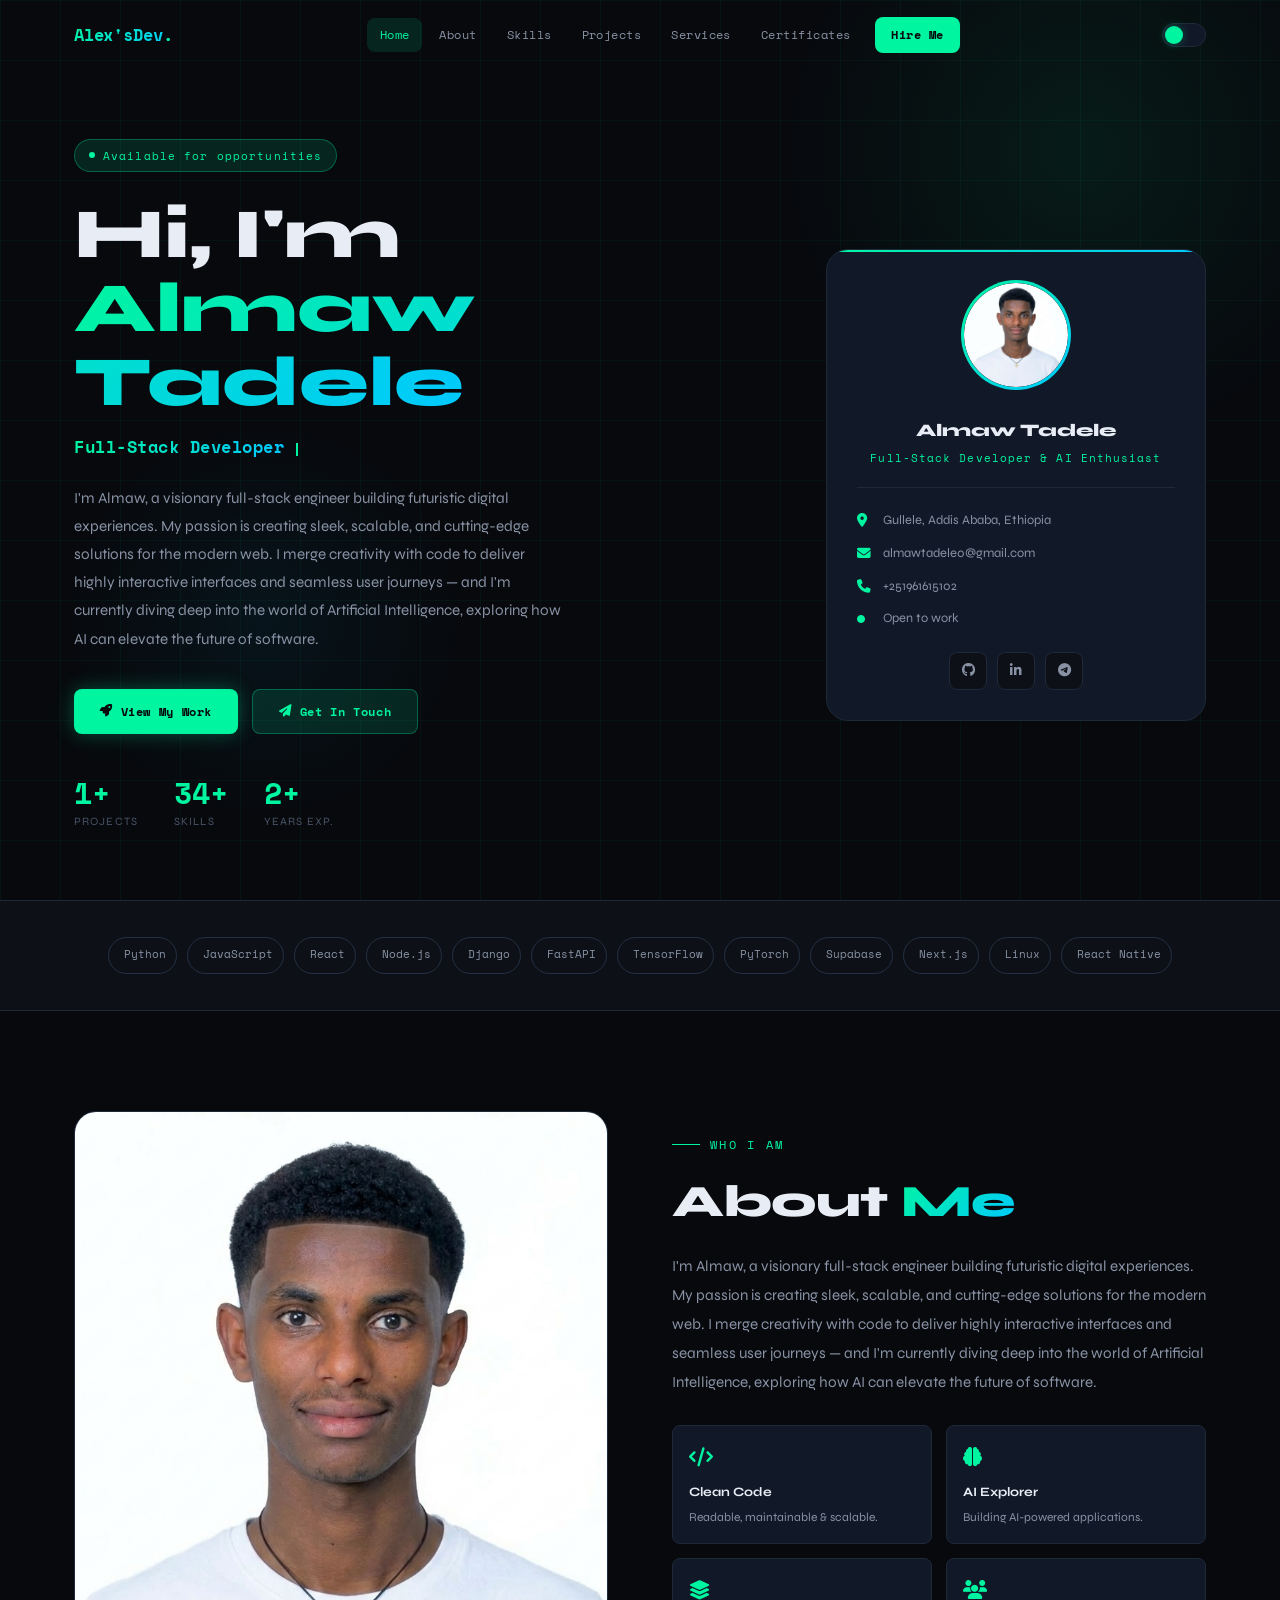
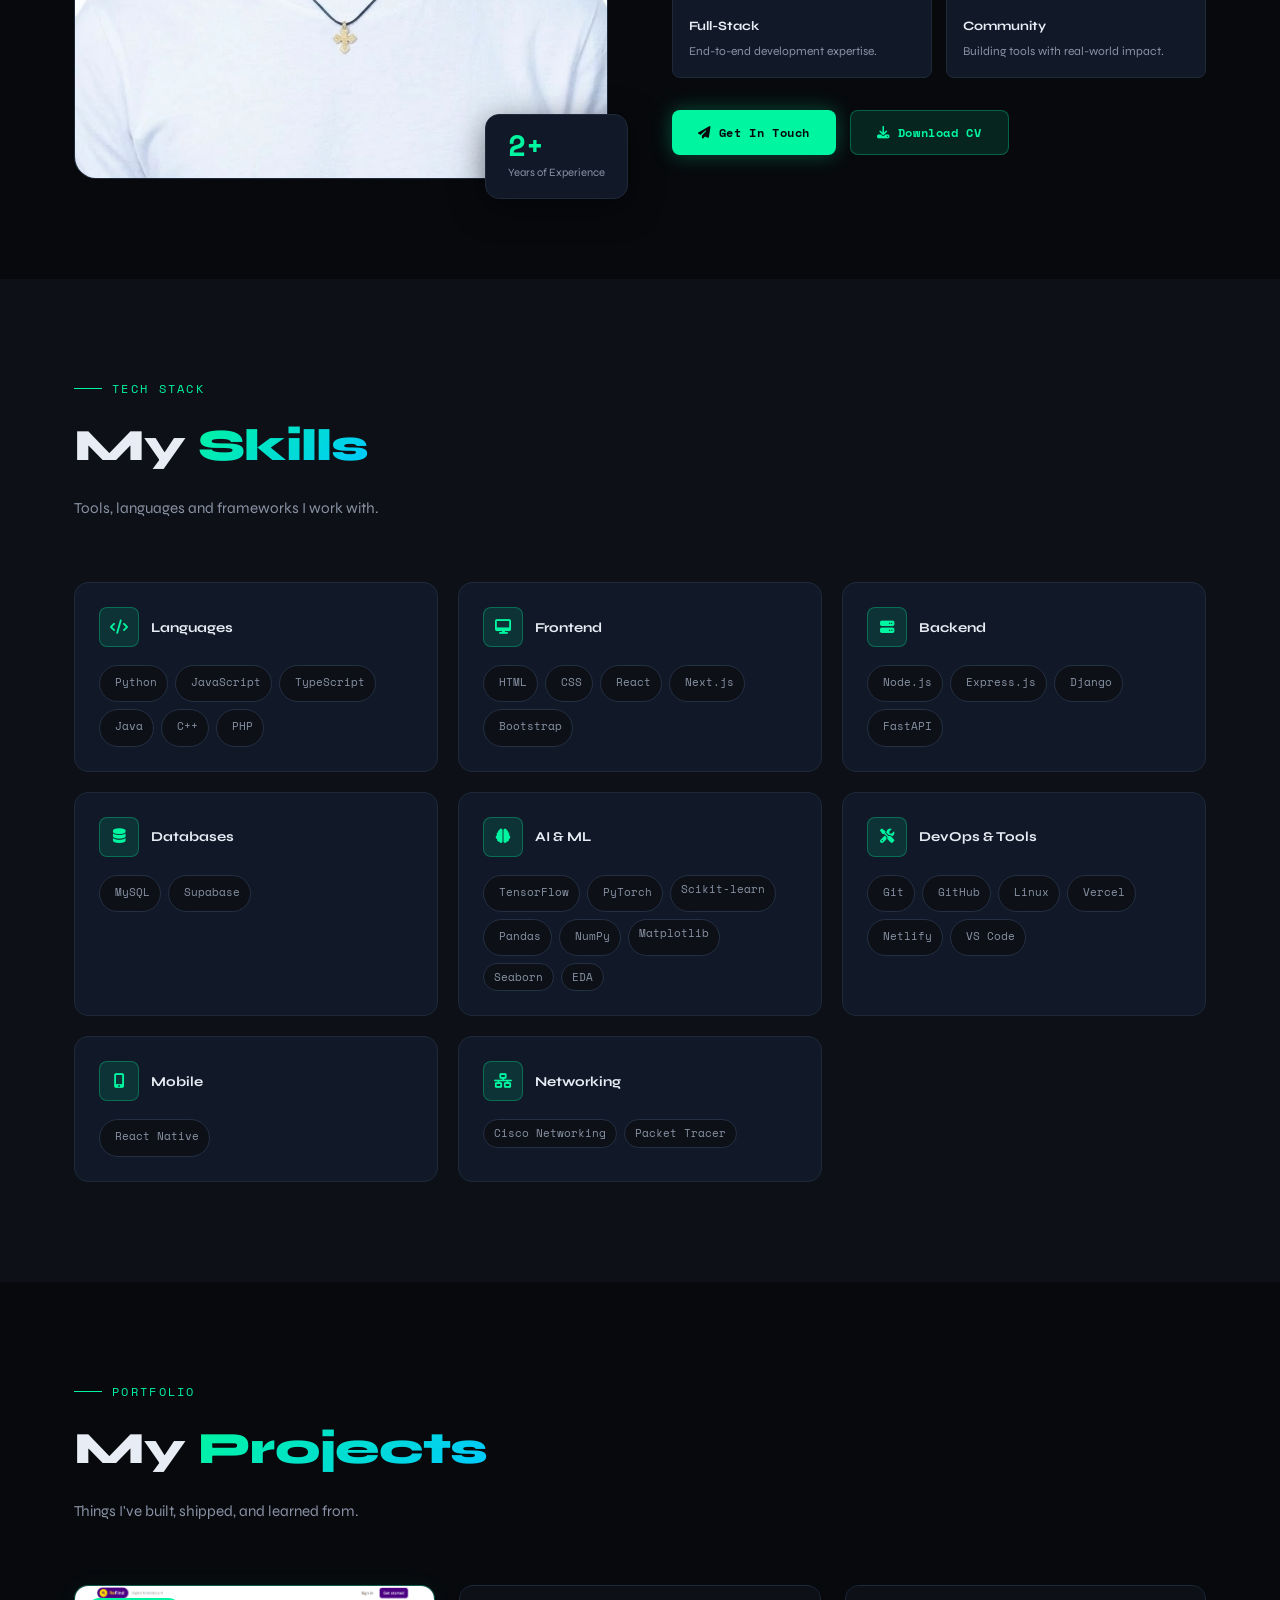
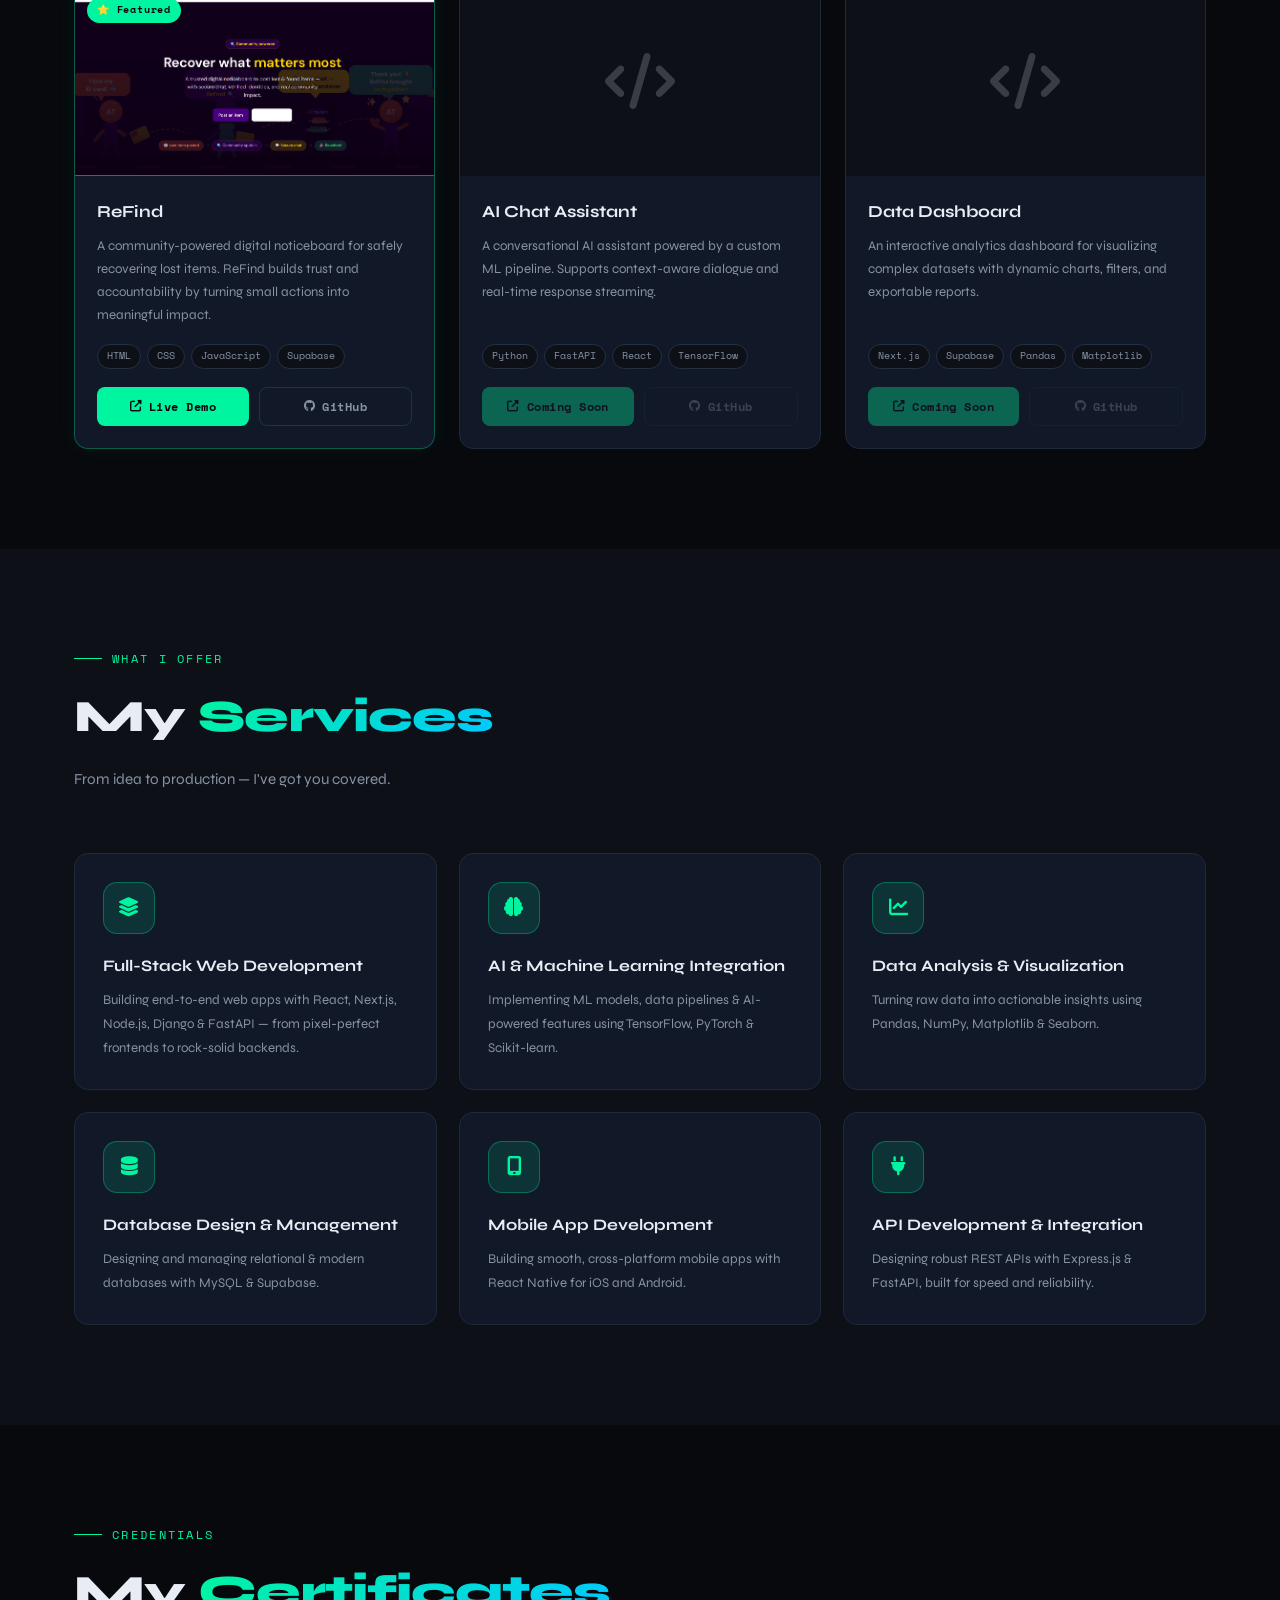
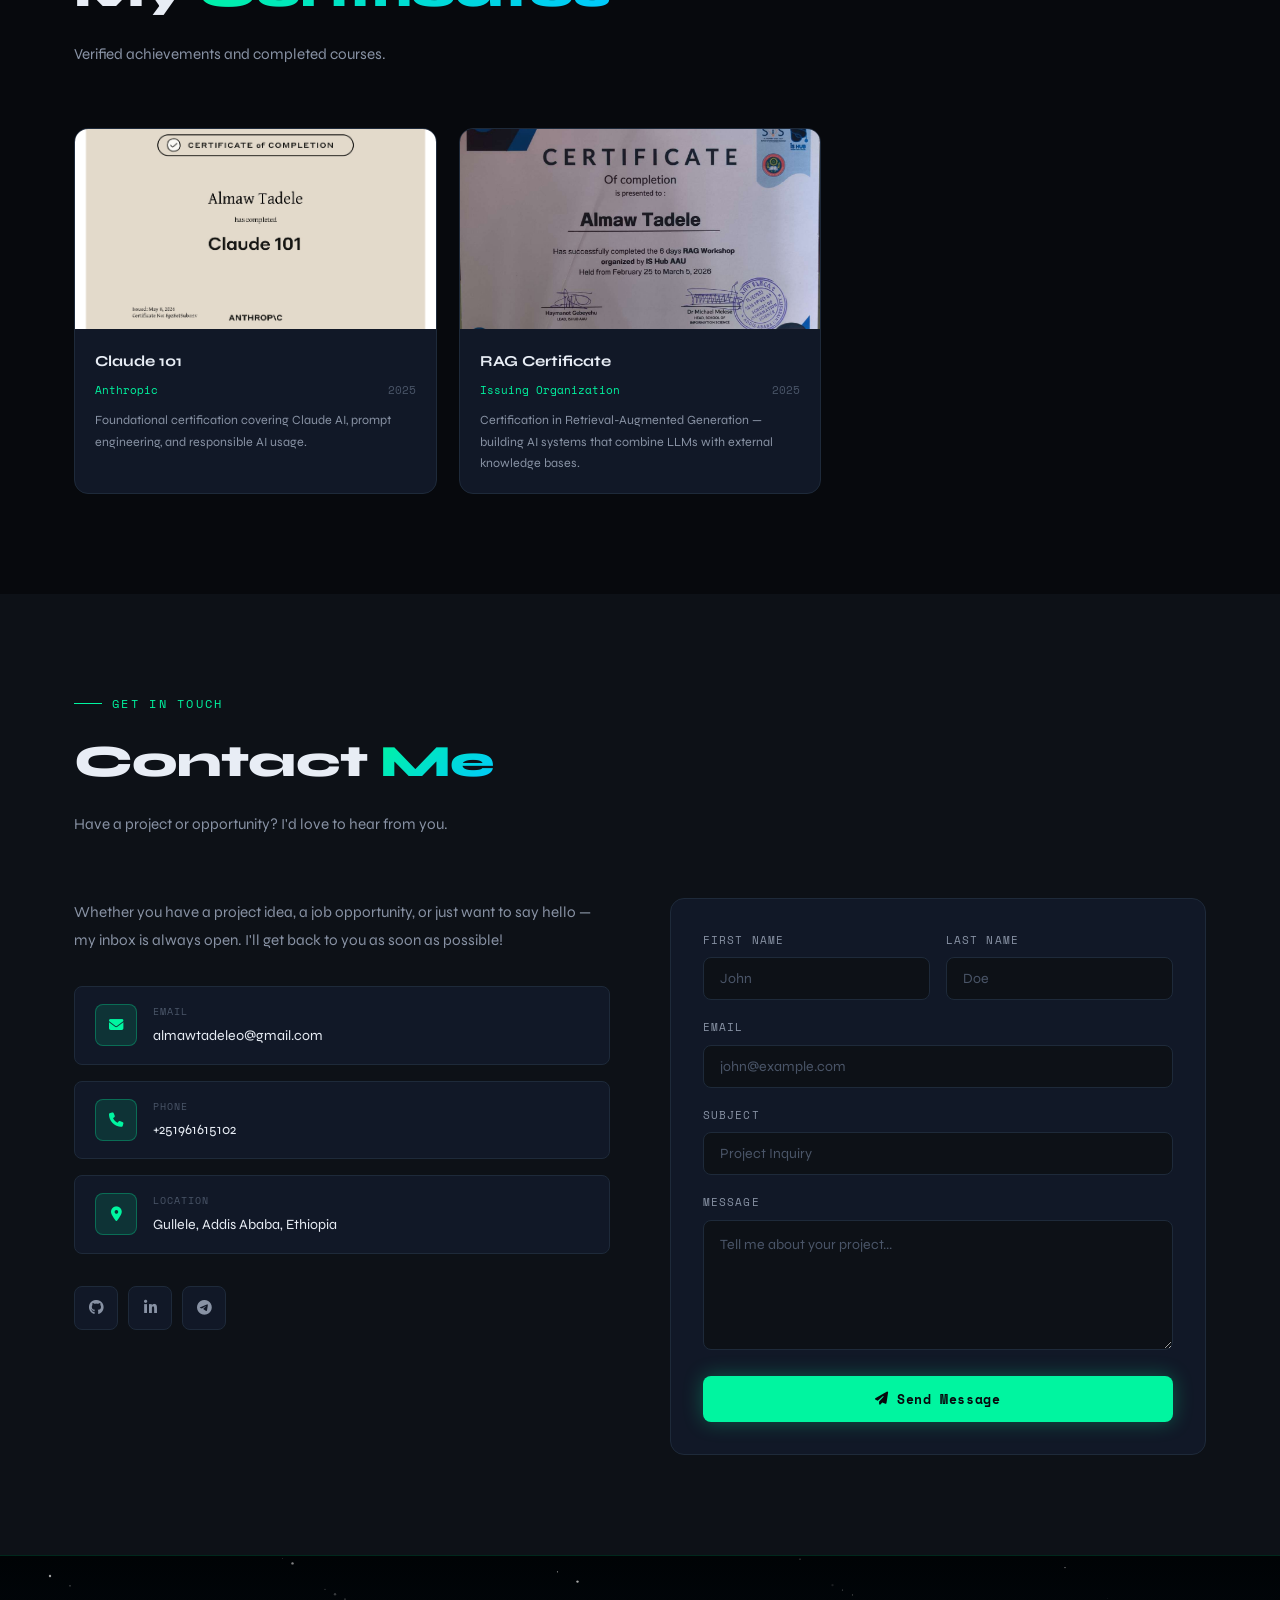
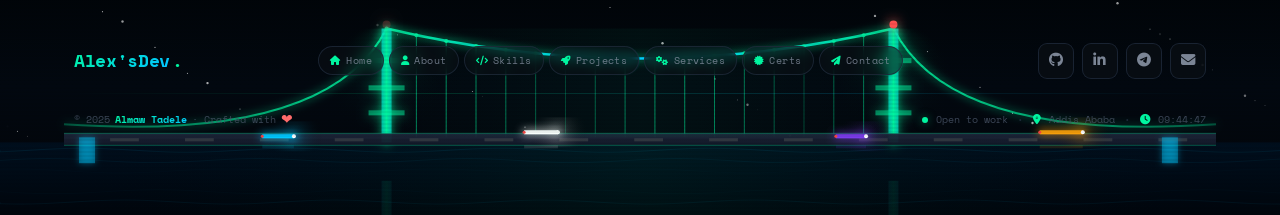
==== commit 9555e261: "futuristic typing animation" ====
--- a/index.html
+++ b/index.html
@@ -4,10 +4,7 @@
   <meta charset="UTF-8" />
   <link rel="icon" type="image/svg+xml" href="assets/icons/favicon.svg" />
   <meta name="viewport" content="width=device-width, initial-scale=1.0" />
-
-  <title>Alex's Dev Portfolio</title>
-  <link rel="icon" type="image/png" href="./assets/img/favicon.png" />
-
+  <title>Almaw Tadele — Full-Stack Developer & AI Enthusiast</title>
   <meta name="description" content="Portfolio of Almaw Tadele, Full-Stack Developer and AI Enthusiast based in Addis Ababa, Ethiopia." />
   <link rel="preconnect" href="https://fonts.googleapis.com">
   <link rel="preconnect" href="https://fonts.gstatic.com" crossorigin>
@@ -72,7 +69,10 @@
       <div class="hero-content">
         <div class="hero-tag"><span class="hero-dot"></span>Available for opportunities</div>
         <h1 class="hero-name">Hi, I'm<br><span class="grad-text" id="heroName">Almaw Tadele</span></h1>
-        <div class="hero-role"><span id="typingText"></span><span class="cursor"></span></div>
+        <div class="hero-role">
+          <span id="typingText" style="background:linear-gradient(90deg,#00f5a0,#00c8ff);-webkit-background-clip:text;-webkit-text-fill-color:transparent;background-clip:text;font-family:var(--fm);font-size:1.05rem;font-weight:700;letter-spacing:.03em;transition:background .4s"></span>
+          <span class="cursor"></span>
+        </div>
         <p class="hero-bio" id="heroBio">A visionary full-stack engineer building futuristic digital experiences. I merge creativity with code to deliver highly interactive interfaces and seamless user journeys — currently diving deep into the world of AI.</p>
         <div class="hero-actions">
           <a href="#projects" class="btn btn-primary"><i class="fas fa-rocket"></i> View My Work</a>
@@ -107,7 +107,7 @@
         <div class="hc-social" id="hcSocial">
           <a href="https://github.com/Almawdev5" target="_blank" class="soc-btn"><i class="fab fa-github"></i></a>
           <a href="https://linkedin.com/in/almaw-tadele-8794a9366" target="_blank" class="soc-btn"><i class="fab fa-linkedin-in"></i></a>
-          <a href="https://t.me/Almaw16" target="_blank" class="soc-btn"><i class="fab fa-telegram-plane"></i></a>
+          <a href="https://t.me/Almaw66" target="_blank" class="soc-btn"><i class="fab fa-telegram-plane"></i></a>
         </div>
       </div>
     </div>
@@ -243,7 +243,7 @@
           <div class="contact-socials" id="contactSocials">
             <a href="https://github.com/Almawdev5" target="_blank" class="contact-soc"><i class="fab fa-github"></i></a>
             <a href="https://linkedin.com/in/almaw-tadele-8794a9366" target="_blank" class="contact-soc"><i class="fab fa-linkedin-in"></i></a>
-            <a href="https://t.me/Almaw16" target="_blank" class="contact-soc"><i class="fab fa-telegram-plane"></i></a>
+            <a href="https://t.me/Almaw66" target="_blank" class="contact-soc"><i class="fab fa-telegram-plane"></i></a>
           </div>
         </div>
         <div class="contact-form-wrap reveal-right">
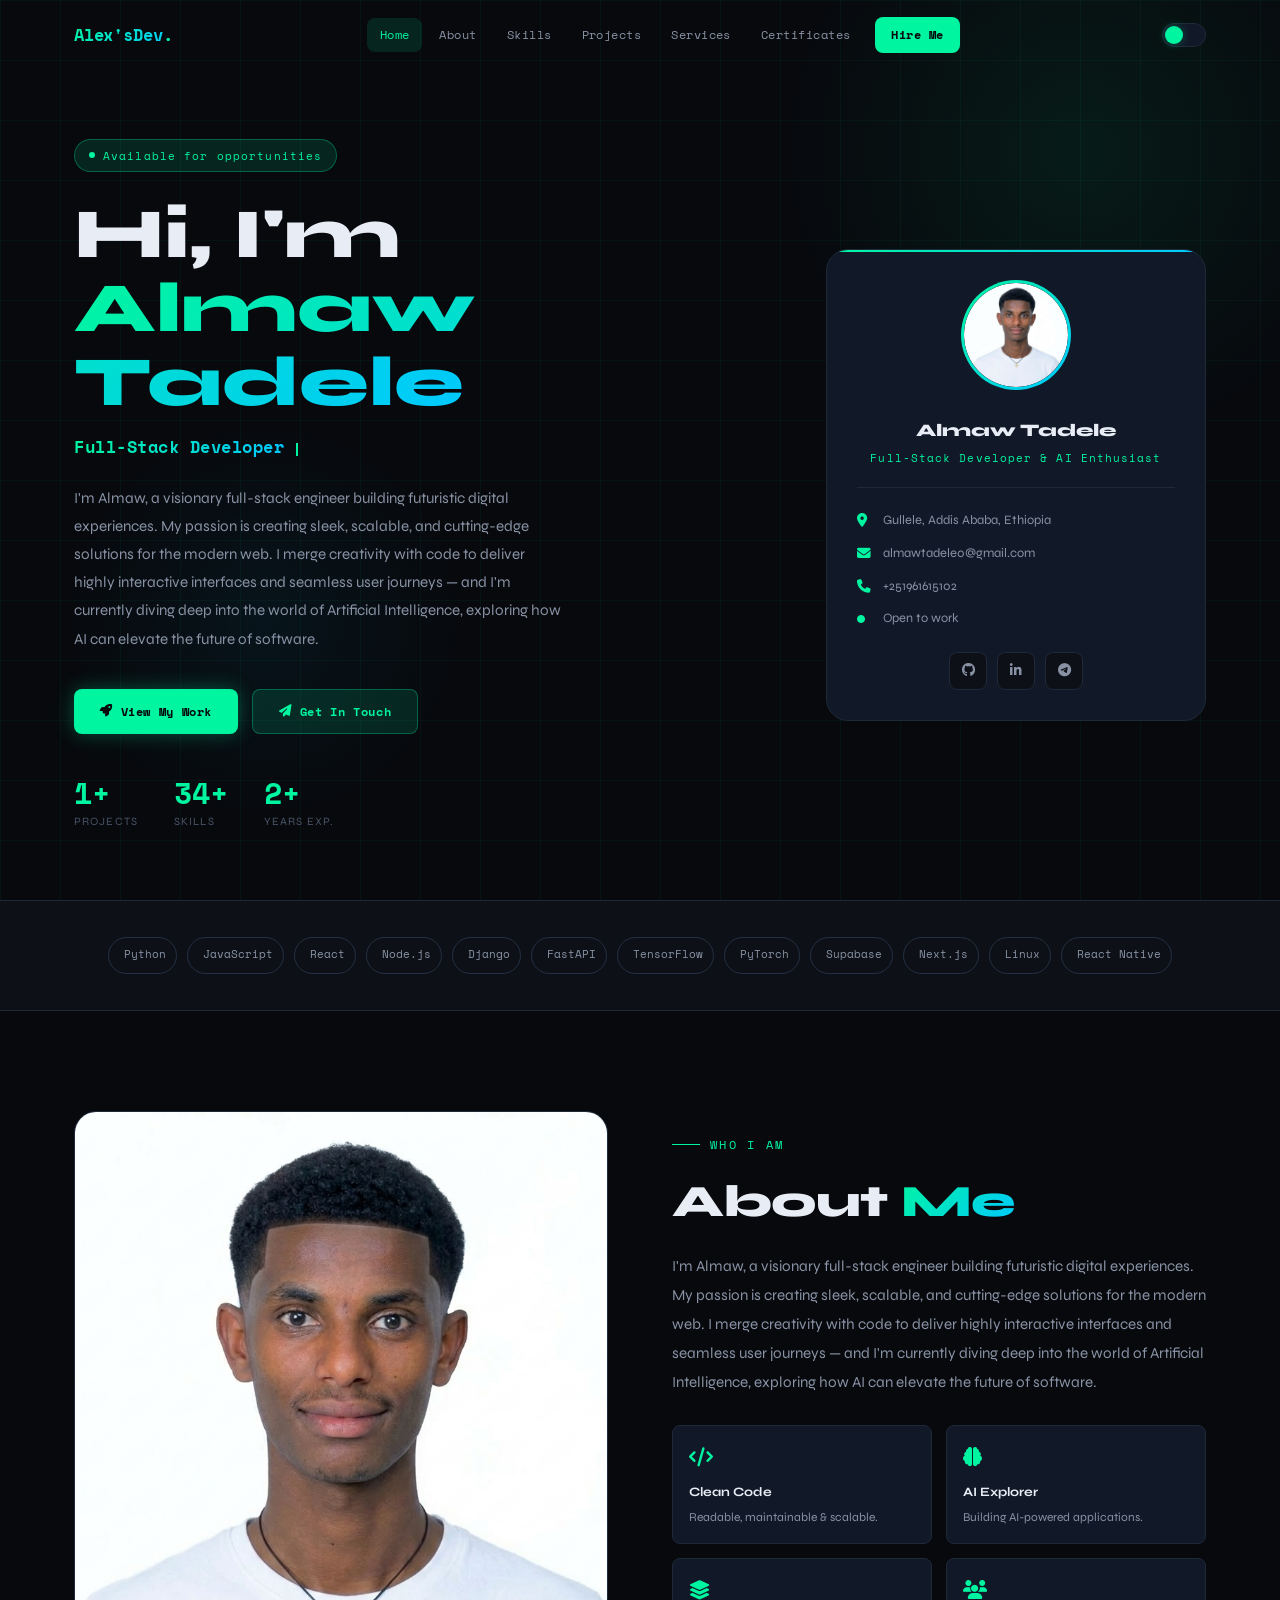
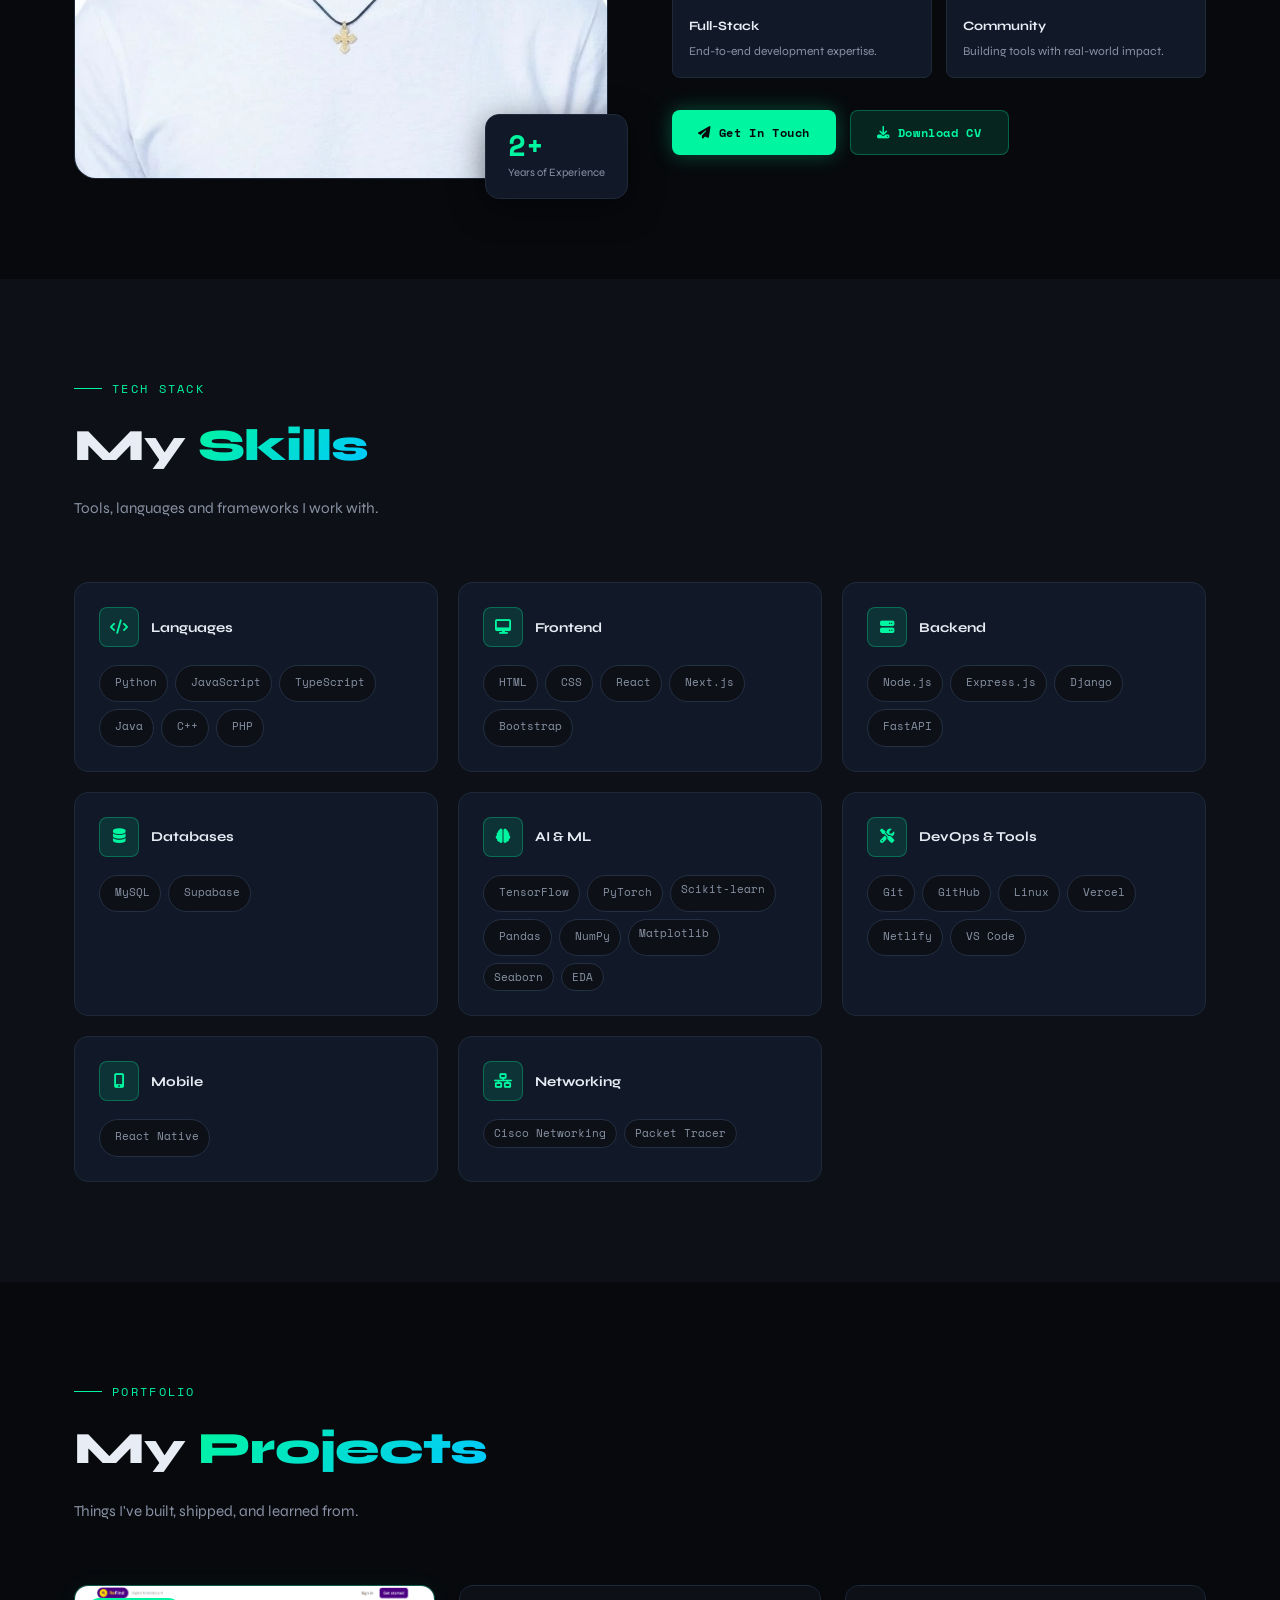
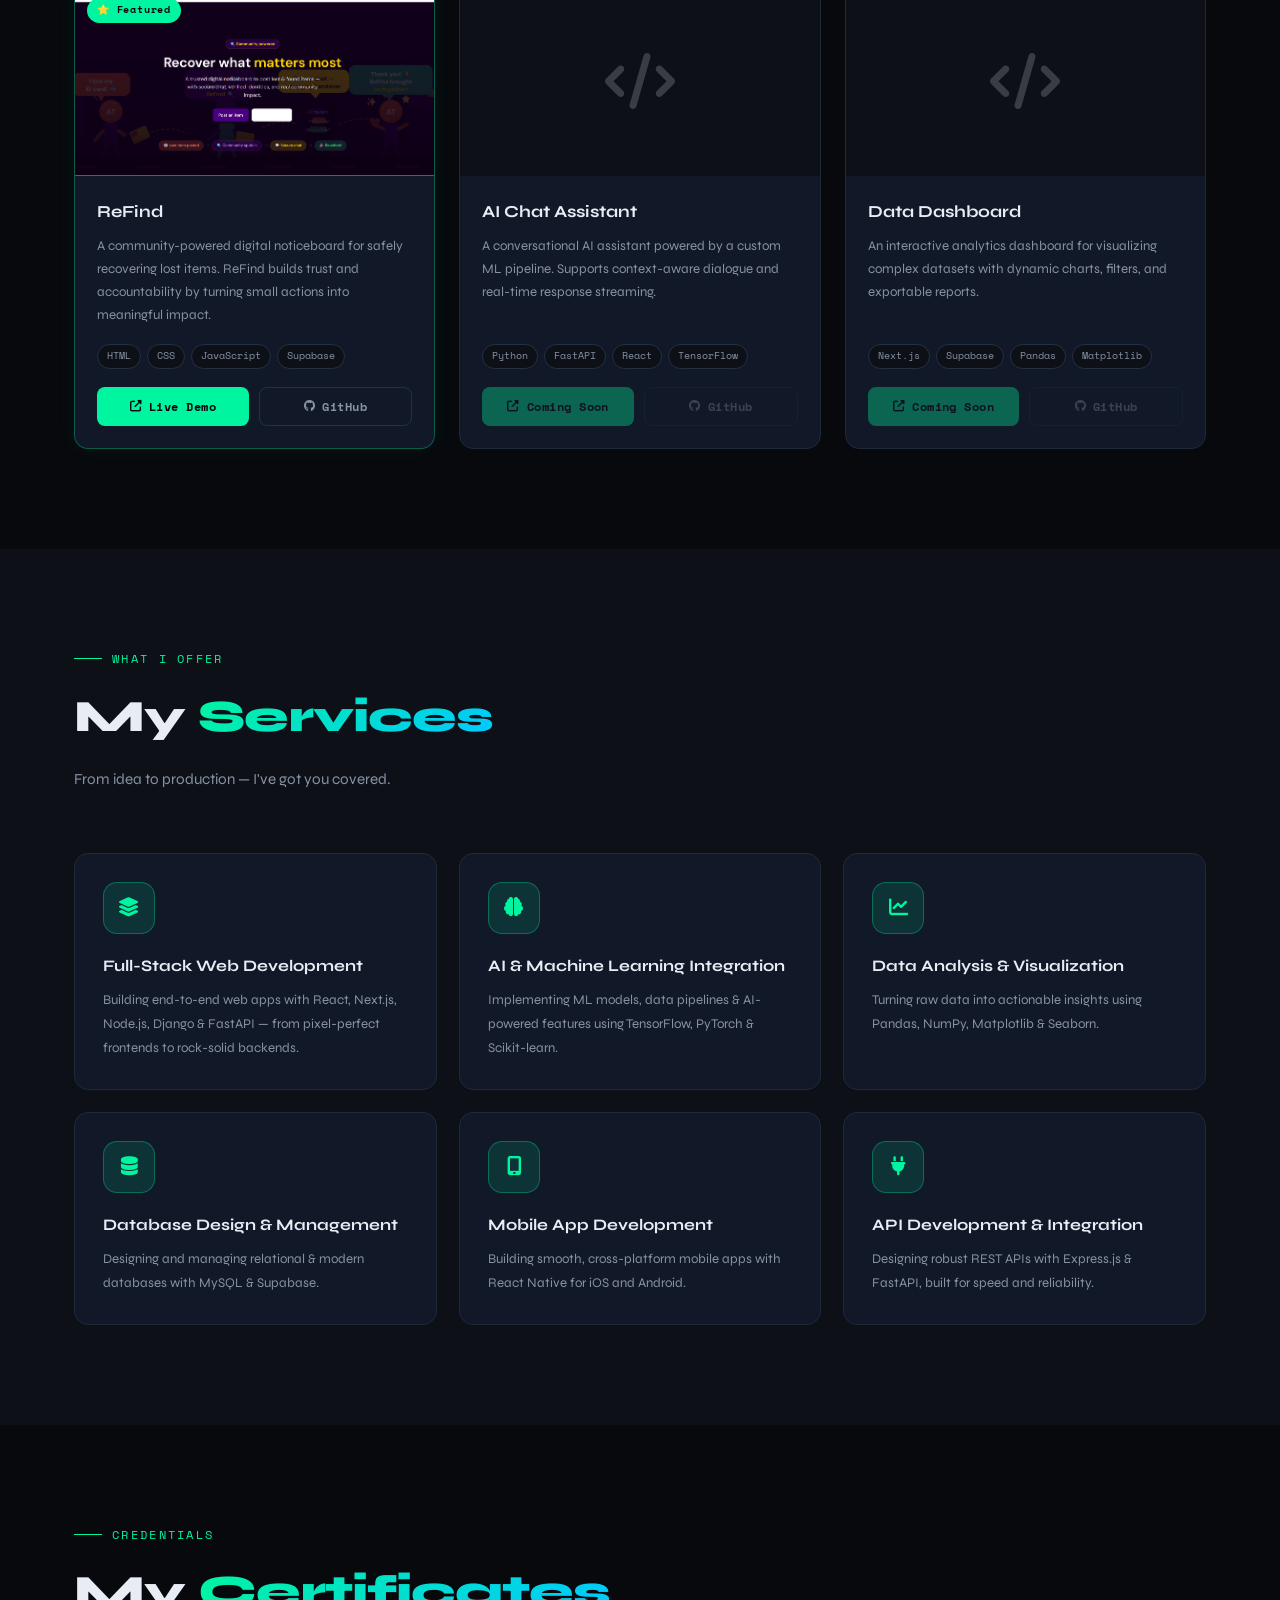
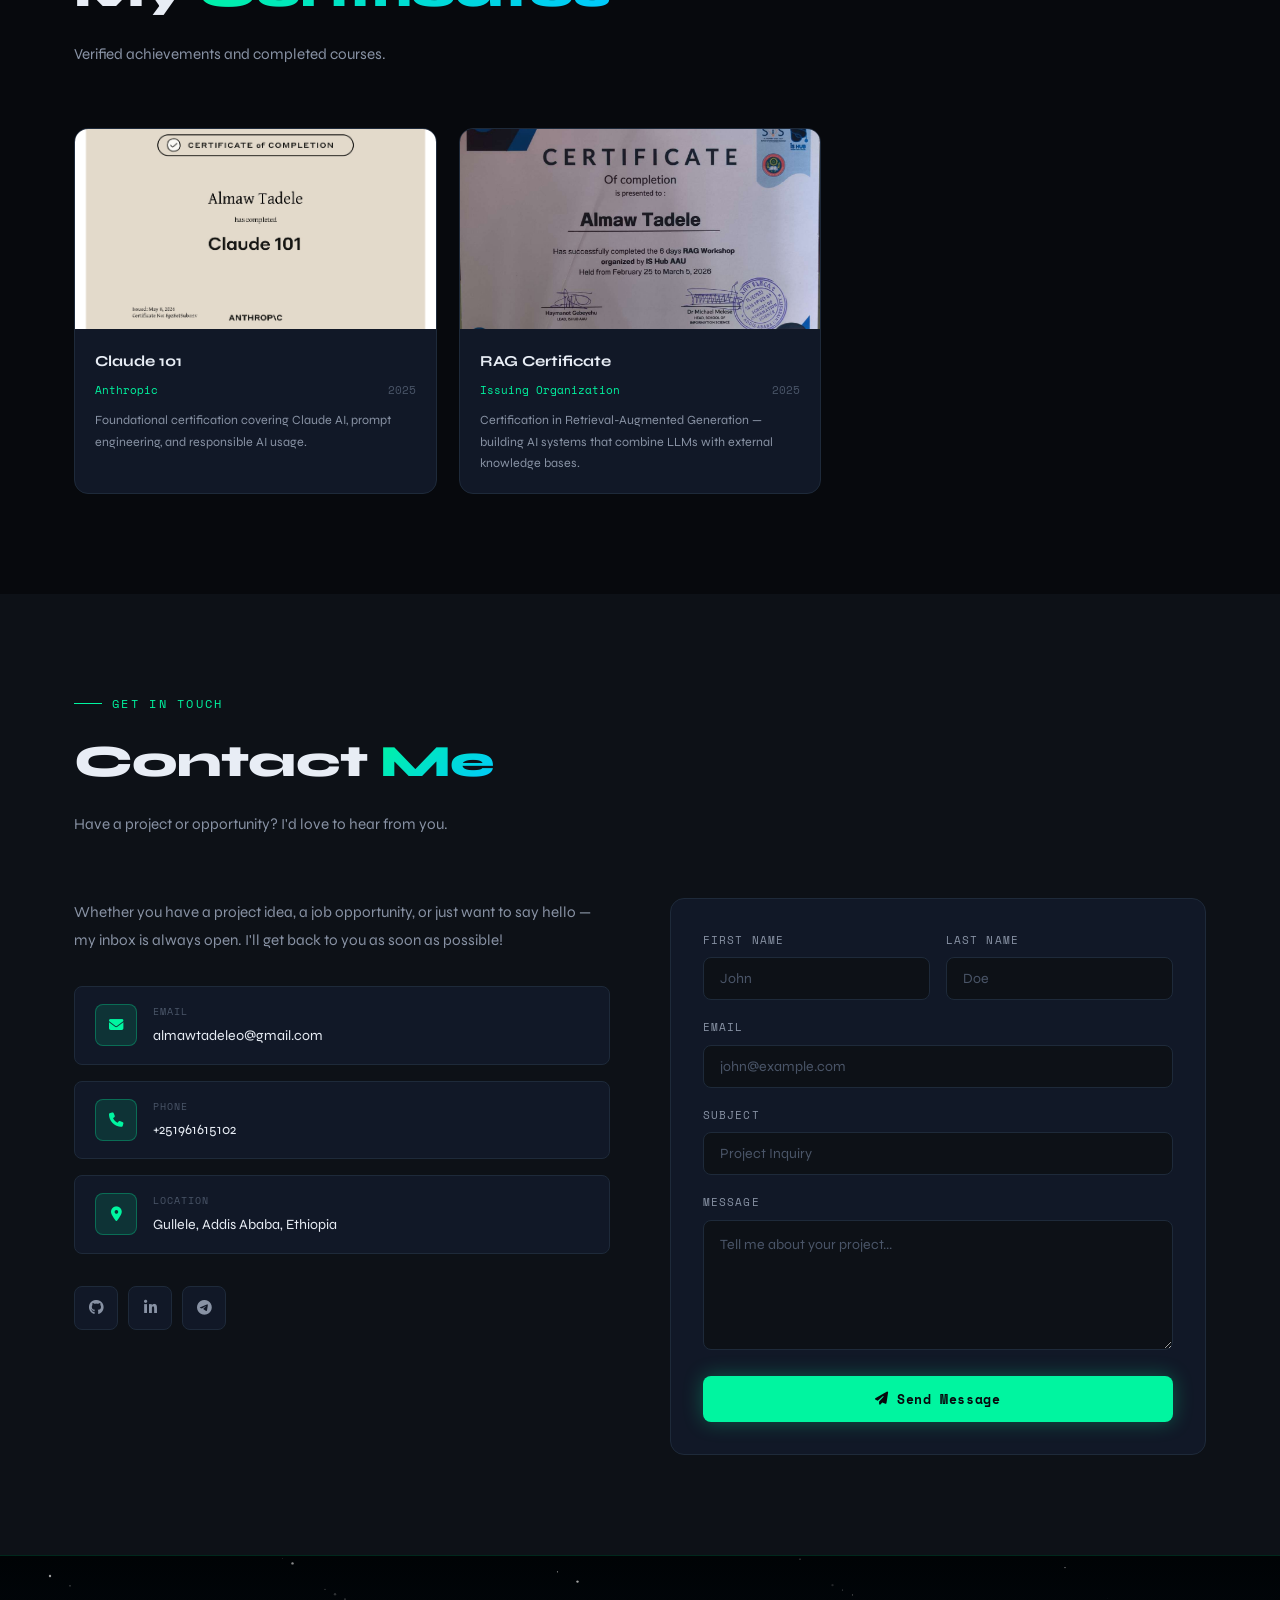
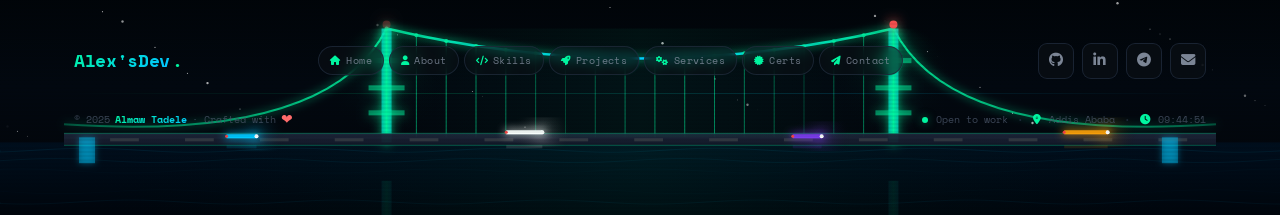
==== commit 1742f594: "fixed favicon" ====
--- a/index.html
+++ b/index.html
@@ -4,7 +4,8 @@
   <meta charset="UTF-8" />
   <link rel="icon" type="image/svg+xml" href="assets/icons/favicon.svg" />
   <meta name="viewport" content="width=device-width, initial-scale=1.0" />
-  <title>Almaw Tadele — Full-Stack Developer & AI Enthusiast</title>
+  <title>Alex's Dev Portfolio</title>
+  <link rel="icon" type="image/png" href="./assets/img/favicon.png" />
   <meta name="description" content="Portfolio of Almaw Tadele, Full-Stack Developer and AI Enthusiast based in Addis Ababa, Ethiopia." />
   <link rel="preconnect" href="https://fonts.googleapis.com">
   <link rel="preconnect" href="https://fonts.gstatic.com" crossorigin>
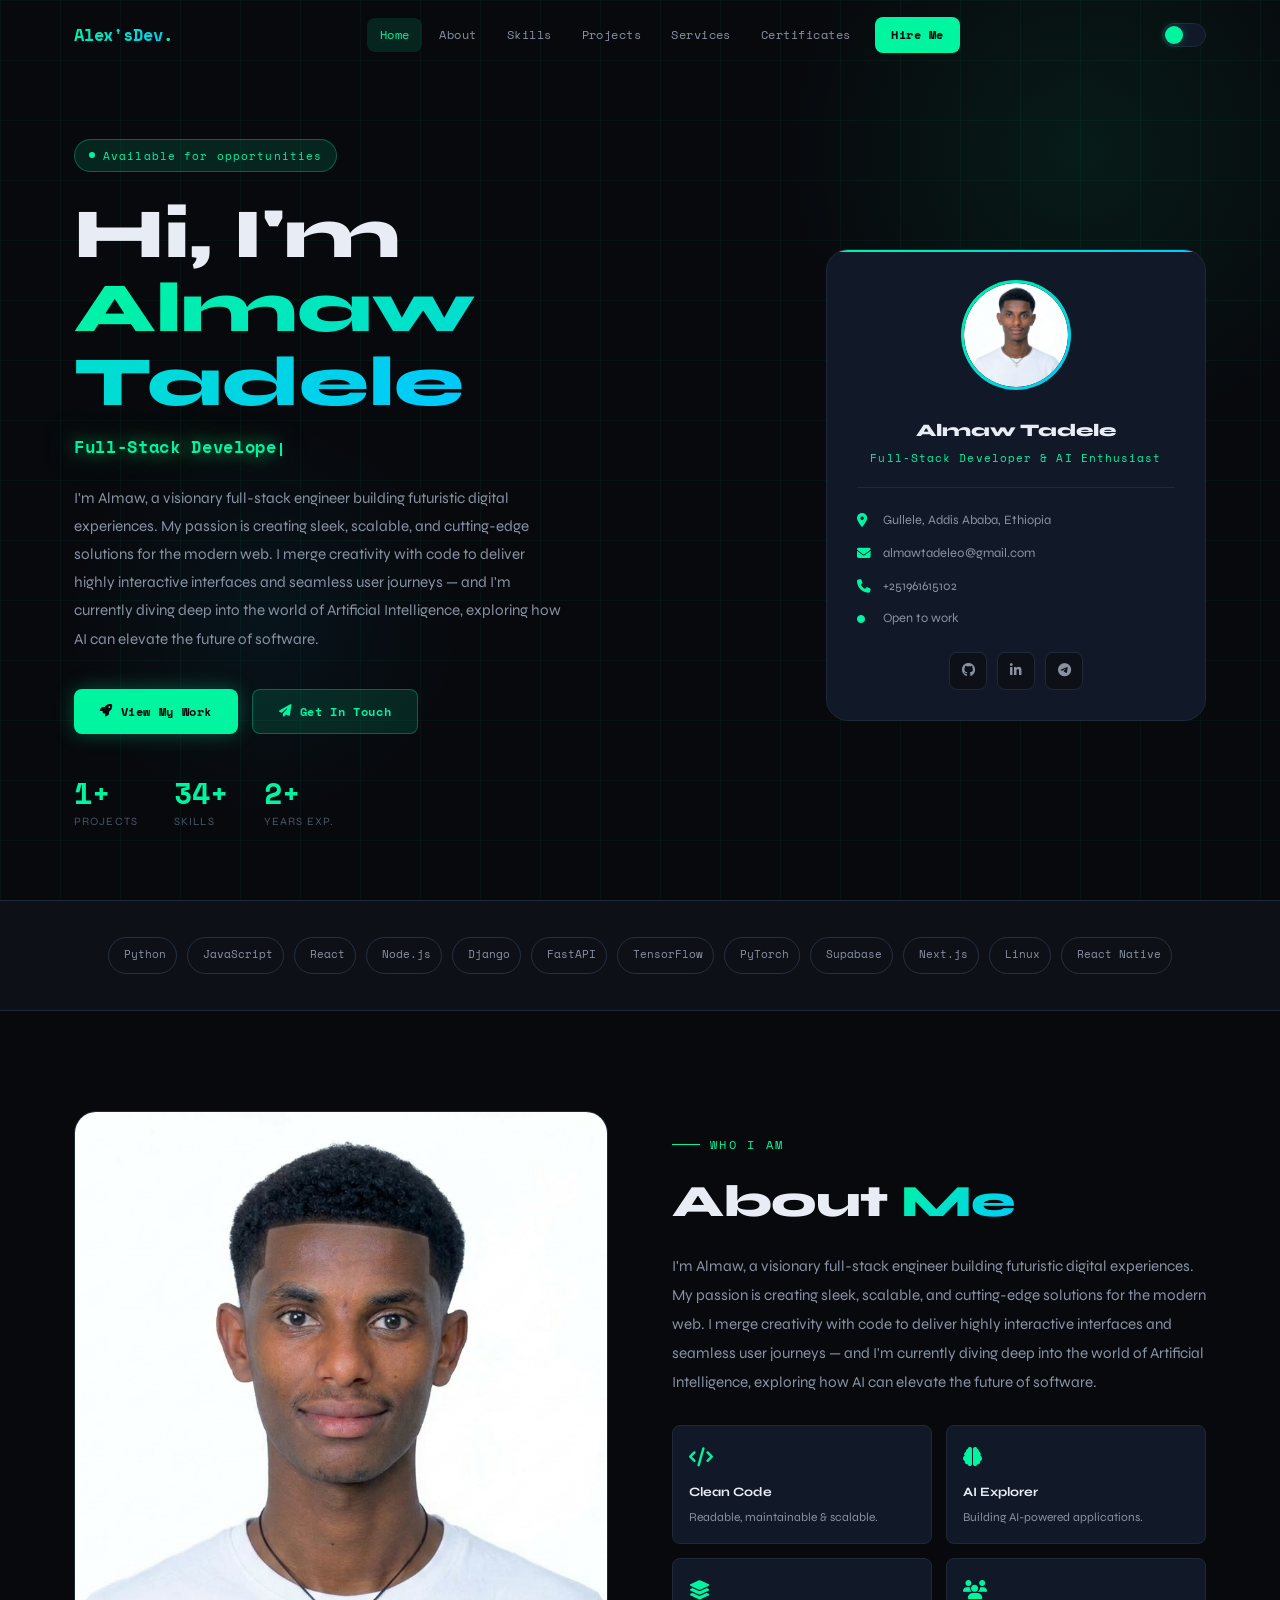
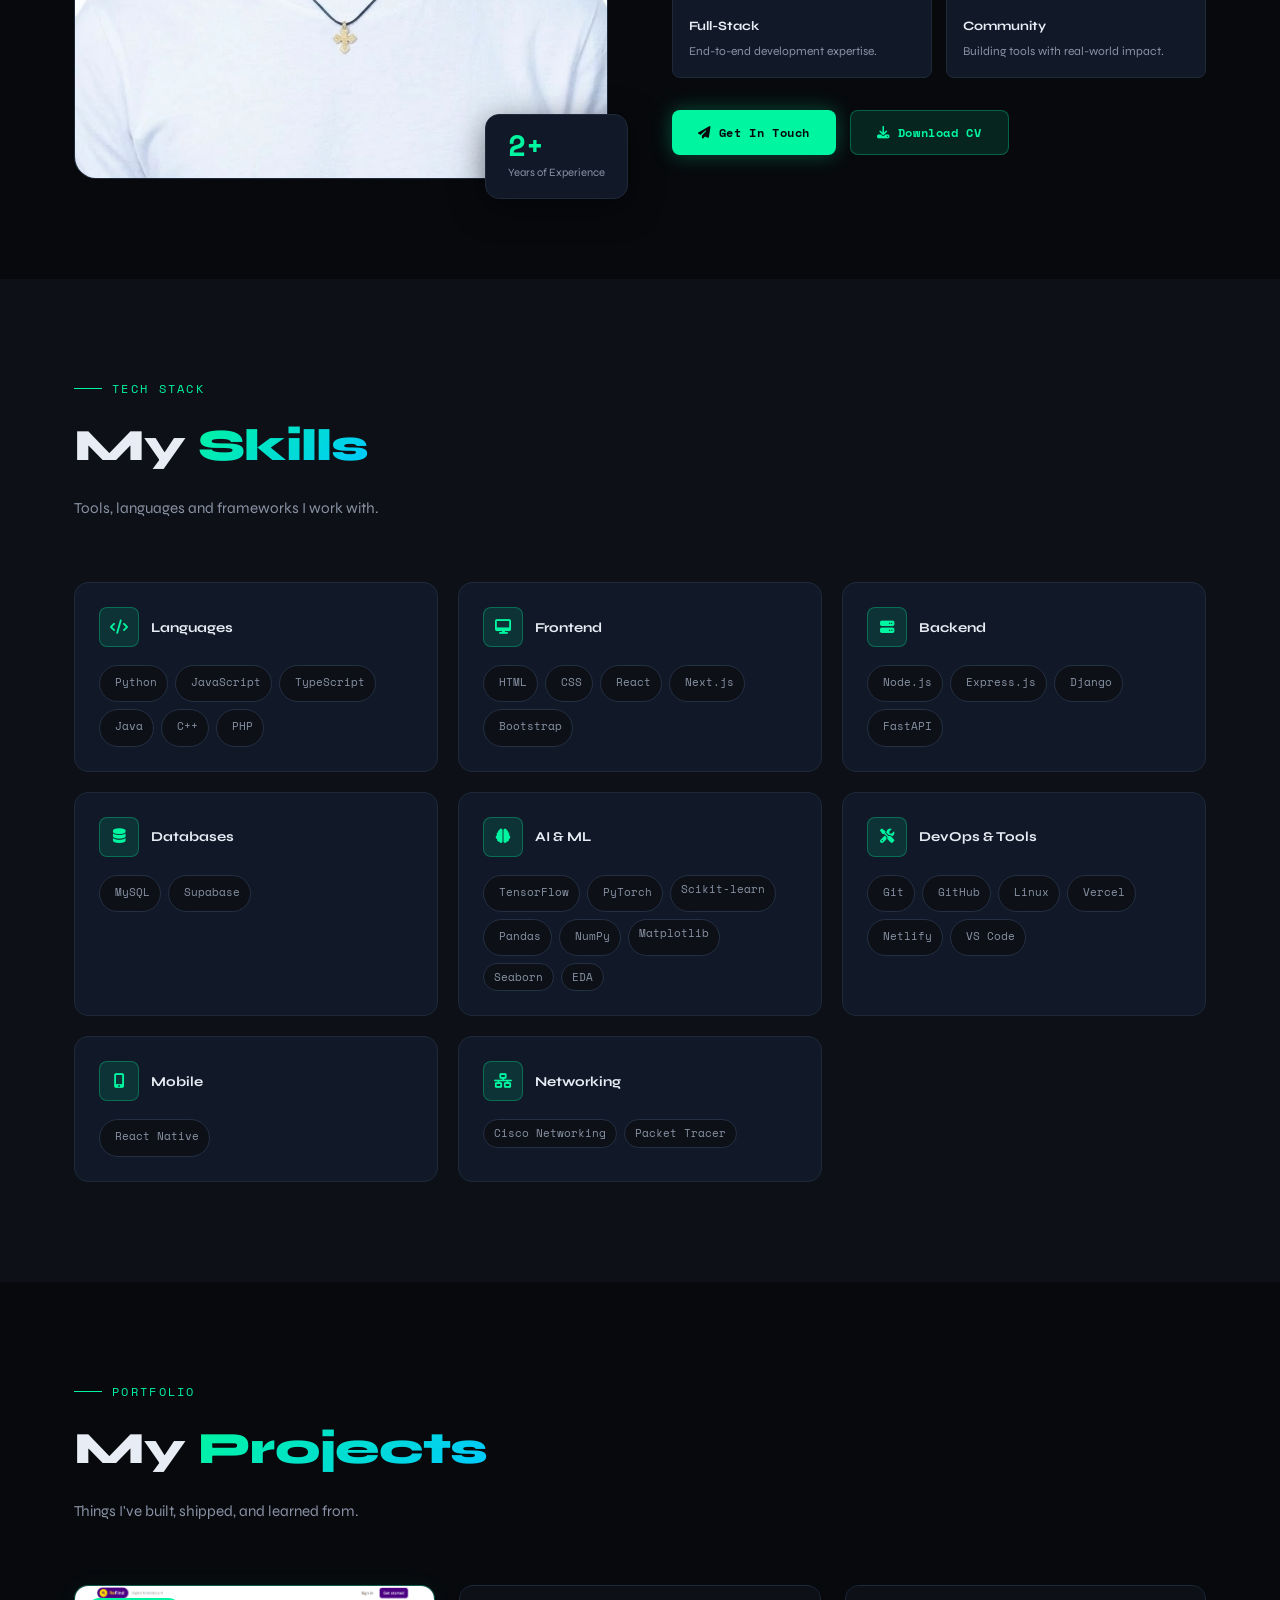
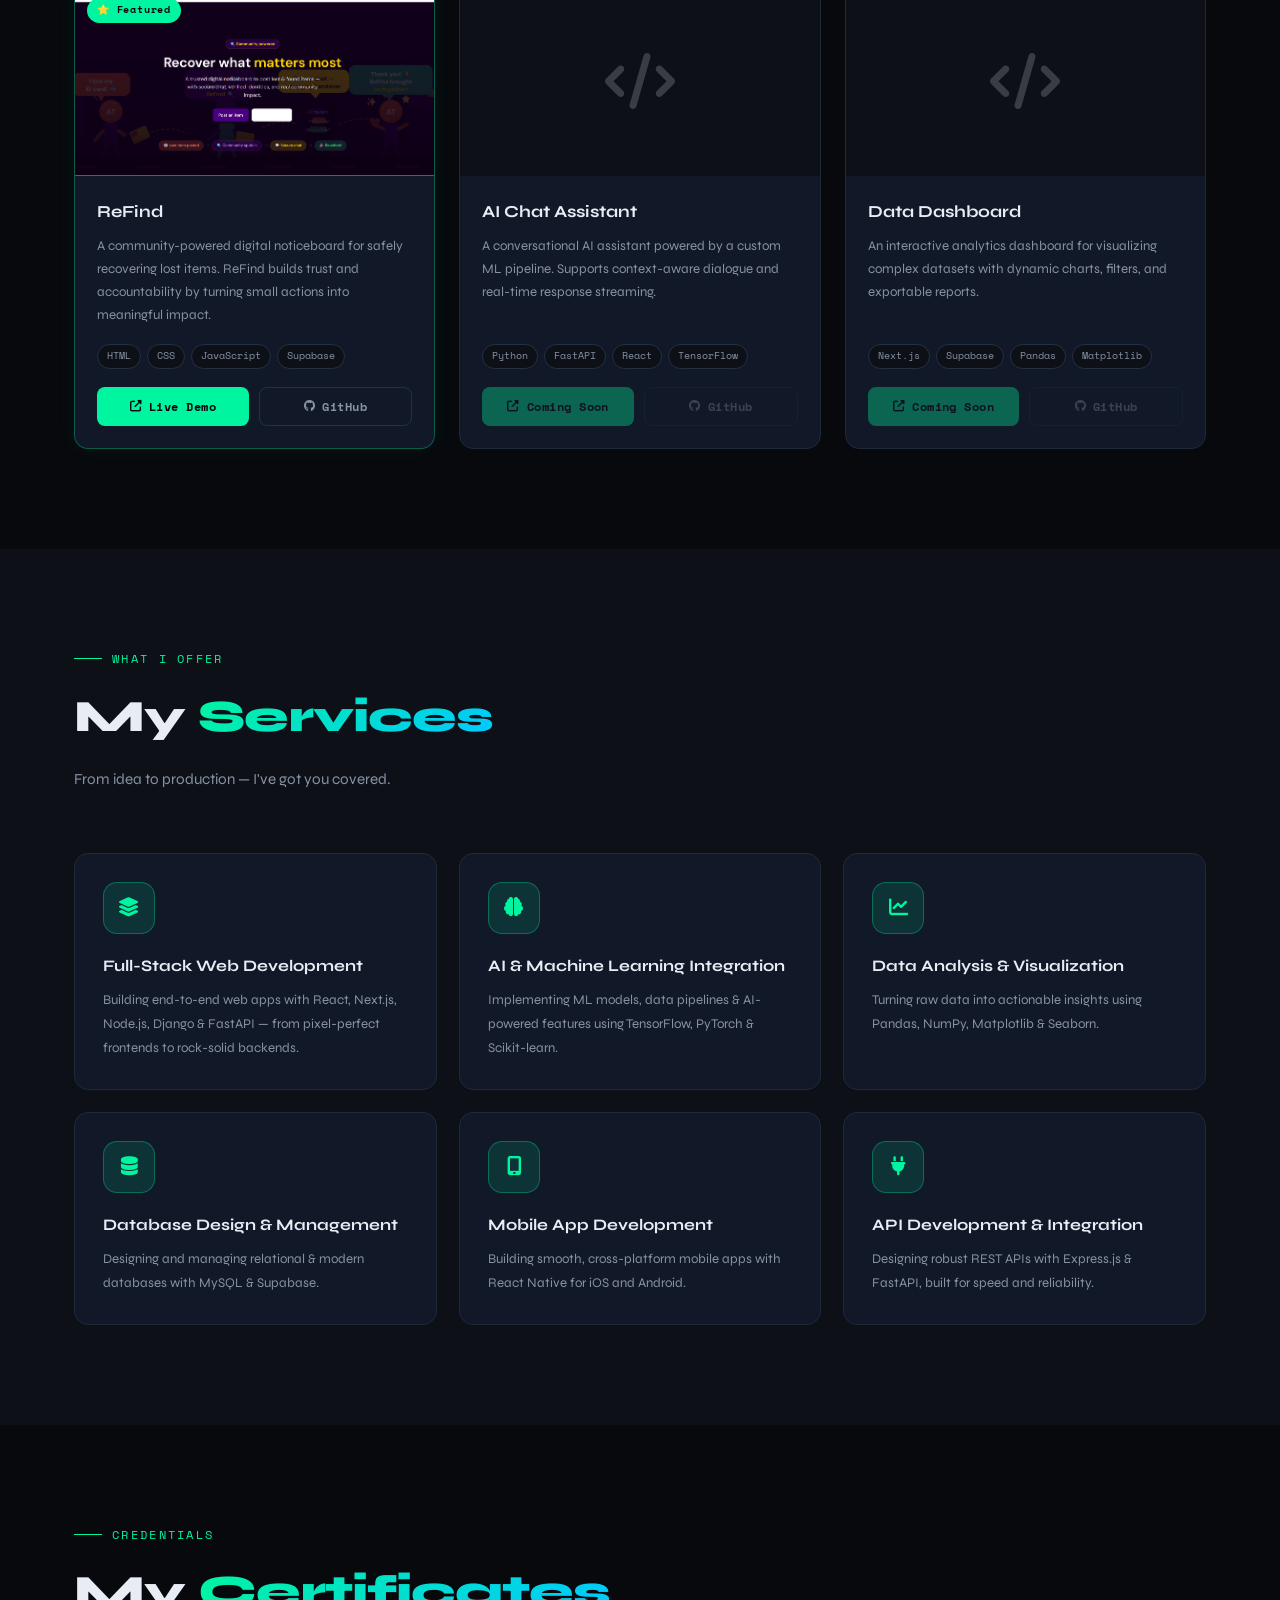
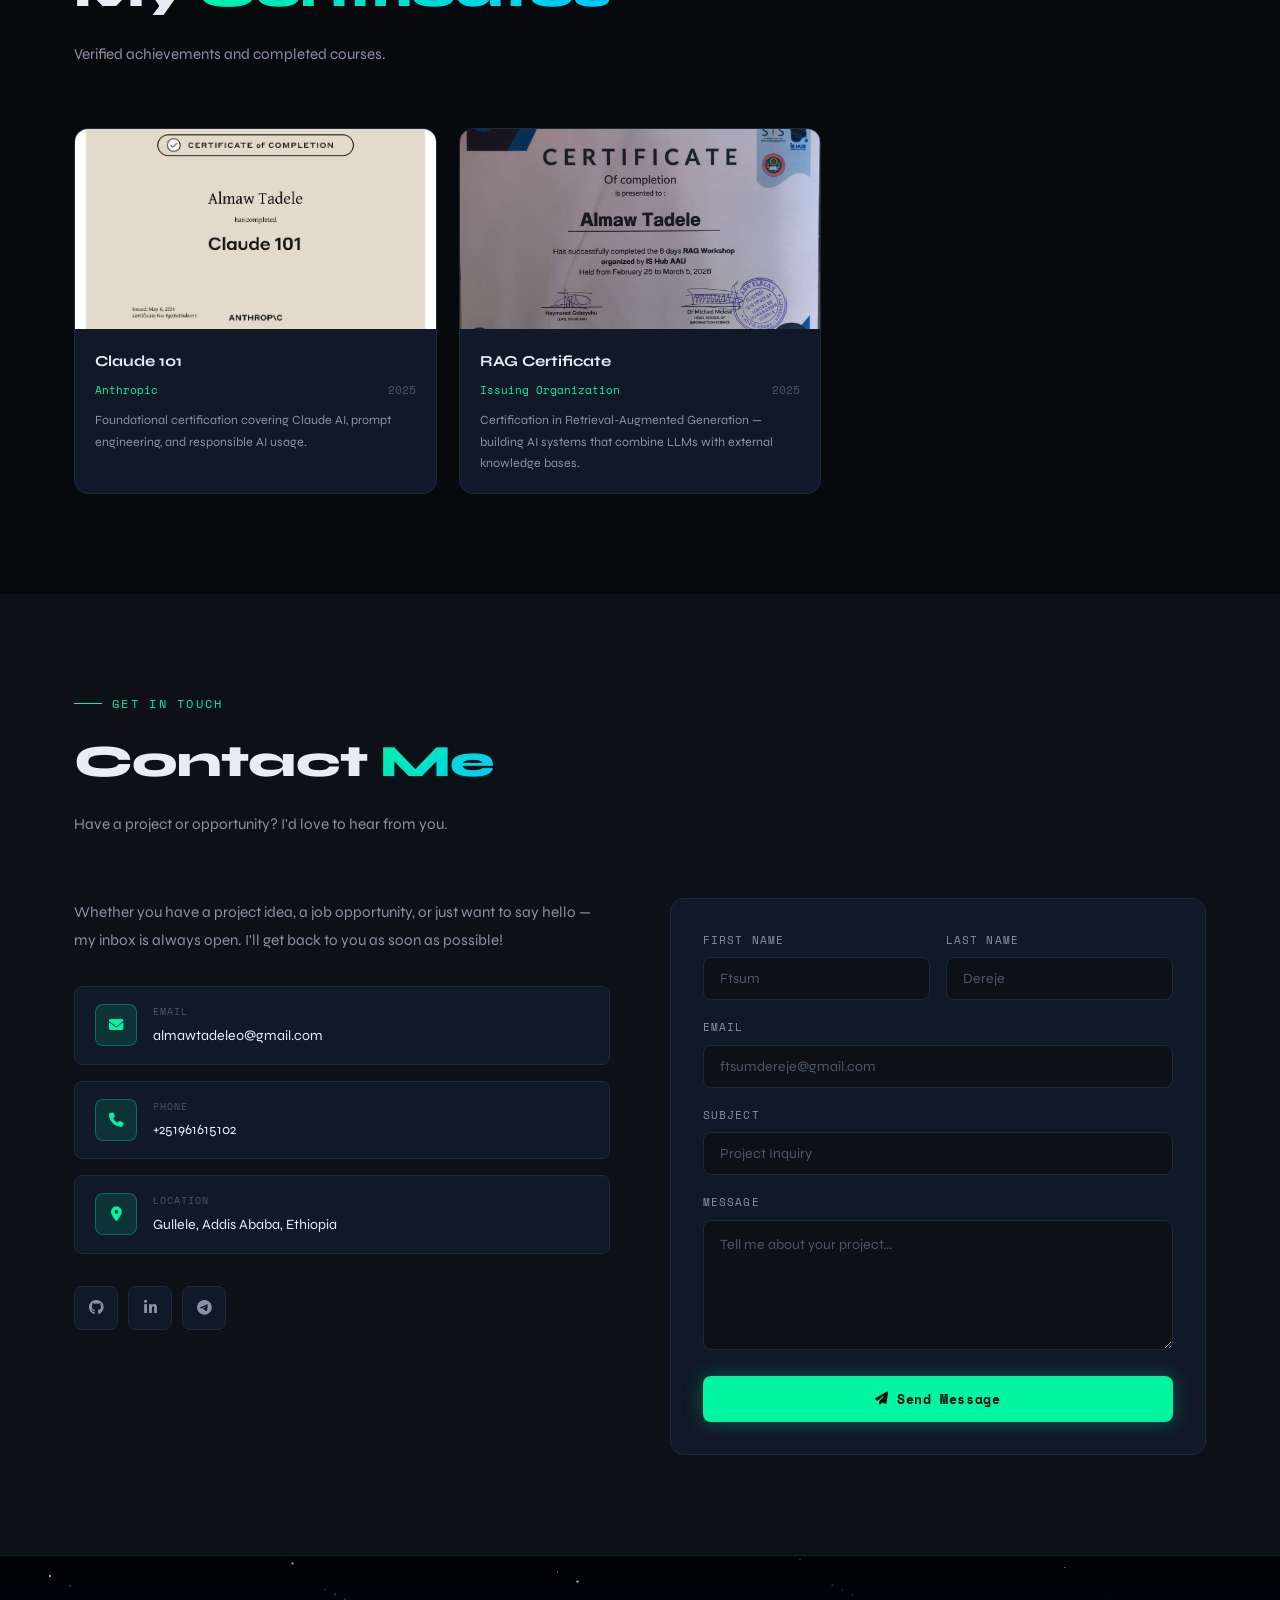
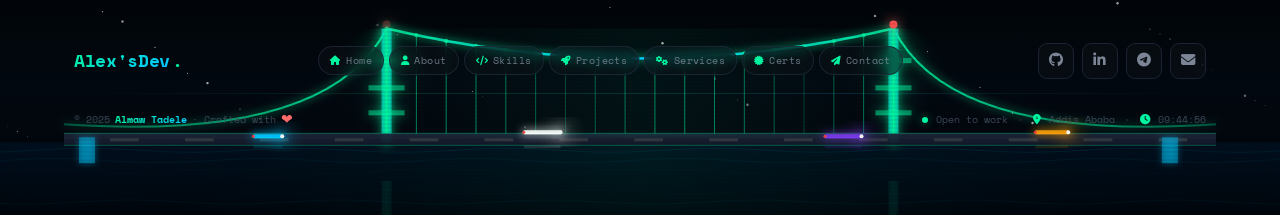
==== commit 34eed2bd: "fix typing animation, admin image delete, detail page routing" ====
--- a/index.html
+++ b/index.html
@@ -4,7 +4,7 @@
   <meta charset="UTF-8" />
   <link rel="icon" type="image/svg+xml" href="assets/icons/favicon.svg" />
   <meta name="viewport" content="width=device-width, initial-scale=1.0" />
-  <title>Alex's Dev Portfolio</title>
+<title>Alex's Dev Portfolio</title>
   <link rel="icon" type="image/png" href="./assets/img/favicon.png" />
   <meta name="description" content="Portfolio of Almaw Tadele, Full-Stack Developer and AI Enthusiast based in Addis Ababa, Ethiopia." />
   <link rel="preconnect" href="https://fonts.googleapis.com">
@@ -71,8 +71,7 @@
         <div class="hero-tag"><span class="hero-dot"></span>Available for opportunities</div>
         <h1 class="hero-name">Hi, I'm<br><span class="grad-text" id="heroName">Almaw Tadele</span></h1>
         <div class="hero-role">
-          <span id="typingText" style="background:linear-gradient(90deg,#00f5a0,#00c8ff);-webkit-background-clip:text;-webkit-text-fill-color:transparent;background-clip:text;font-family:var(--fm);font-size:1.05rem;font-weight:700;letter-spacing:.03em;transition:background .4s"></span>
-          <span class="cursor"></span>
+          <span id="typingText" style="font-family:var(--fm);font-size:1.05rem;font-weight:700;letter-spacing:.03em;color:#00f5a0;text-shadow:0 0 12px rgba(0,245,160,.5)"></span><span class="cursor"></span>
         </div>
         <p class="hero-bio" id="heroBio">A visionary full-stack engineer building futuristic digital experiences. I merge creativity with code to deliver highly interactive interfaces and seamless user journeys — currently diving deep into the world of AI.</p>
         <div class="hero-actions">
@@ -252,16 +251,16 @@
             <div style="display:grid;grid-template-columns:1fr 1fr;gap:16px">
               <div class="form-group">
                 <label class="form-label" for="fname">First Name</label>
-                <input class="form-input" type="text" id="fname" placeholder="John" required>
+                <input class="form-input" type="text" id="fname" placeholder="Ftsum" required>
               </div>
               <div class="form-group">
                 <label class="form-label" for="lname">Last Name</label>
-                <input class="form-input" type="text" id="lname" placeholder="Doe" required>
+                <input class="form-input" type="text" id="lname" placeholder="Dereje" required>
               </div>
             </div>
             <div class="form-group">
               <label class="form-label" for="femail">Email</label>
-              <input class="form-input" type="email" id="femail" placeholder="john@example.com" required>
+              <input class="form-input" type="email" id="femail" placeholder="ftsumdereje@gmail.com" required>
             </div>
             <div class="form-group">
               <label class="form-label" for="fsubject">Subject</label>
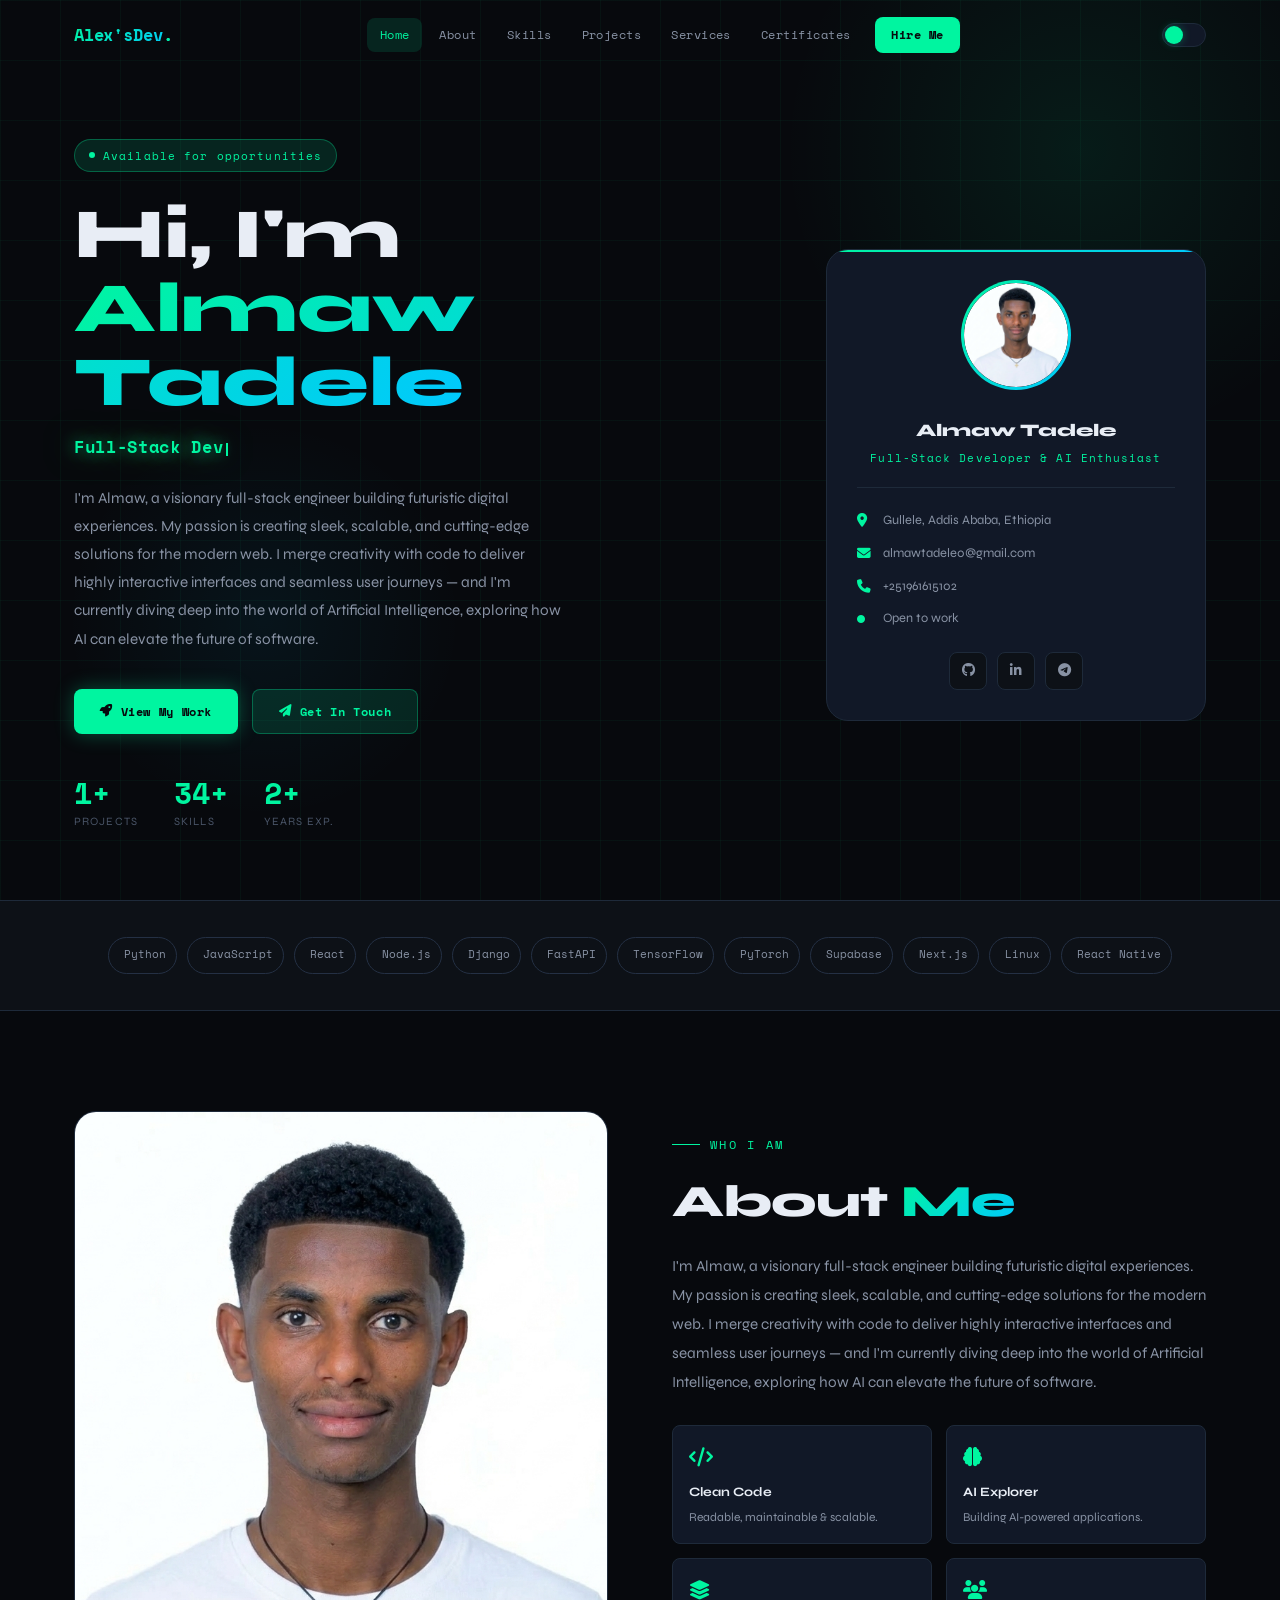
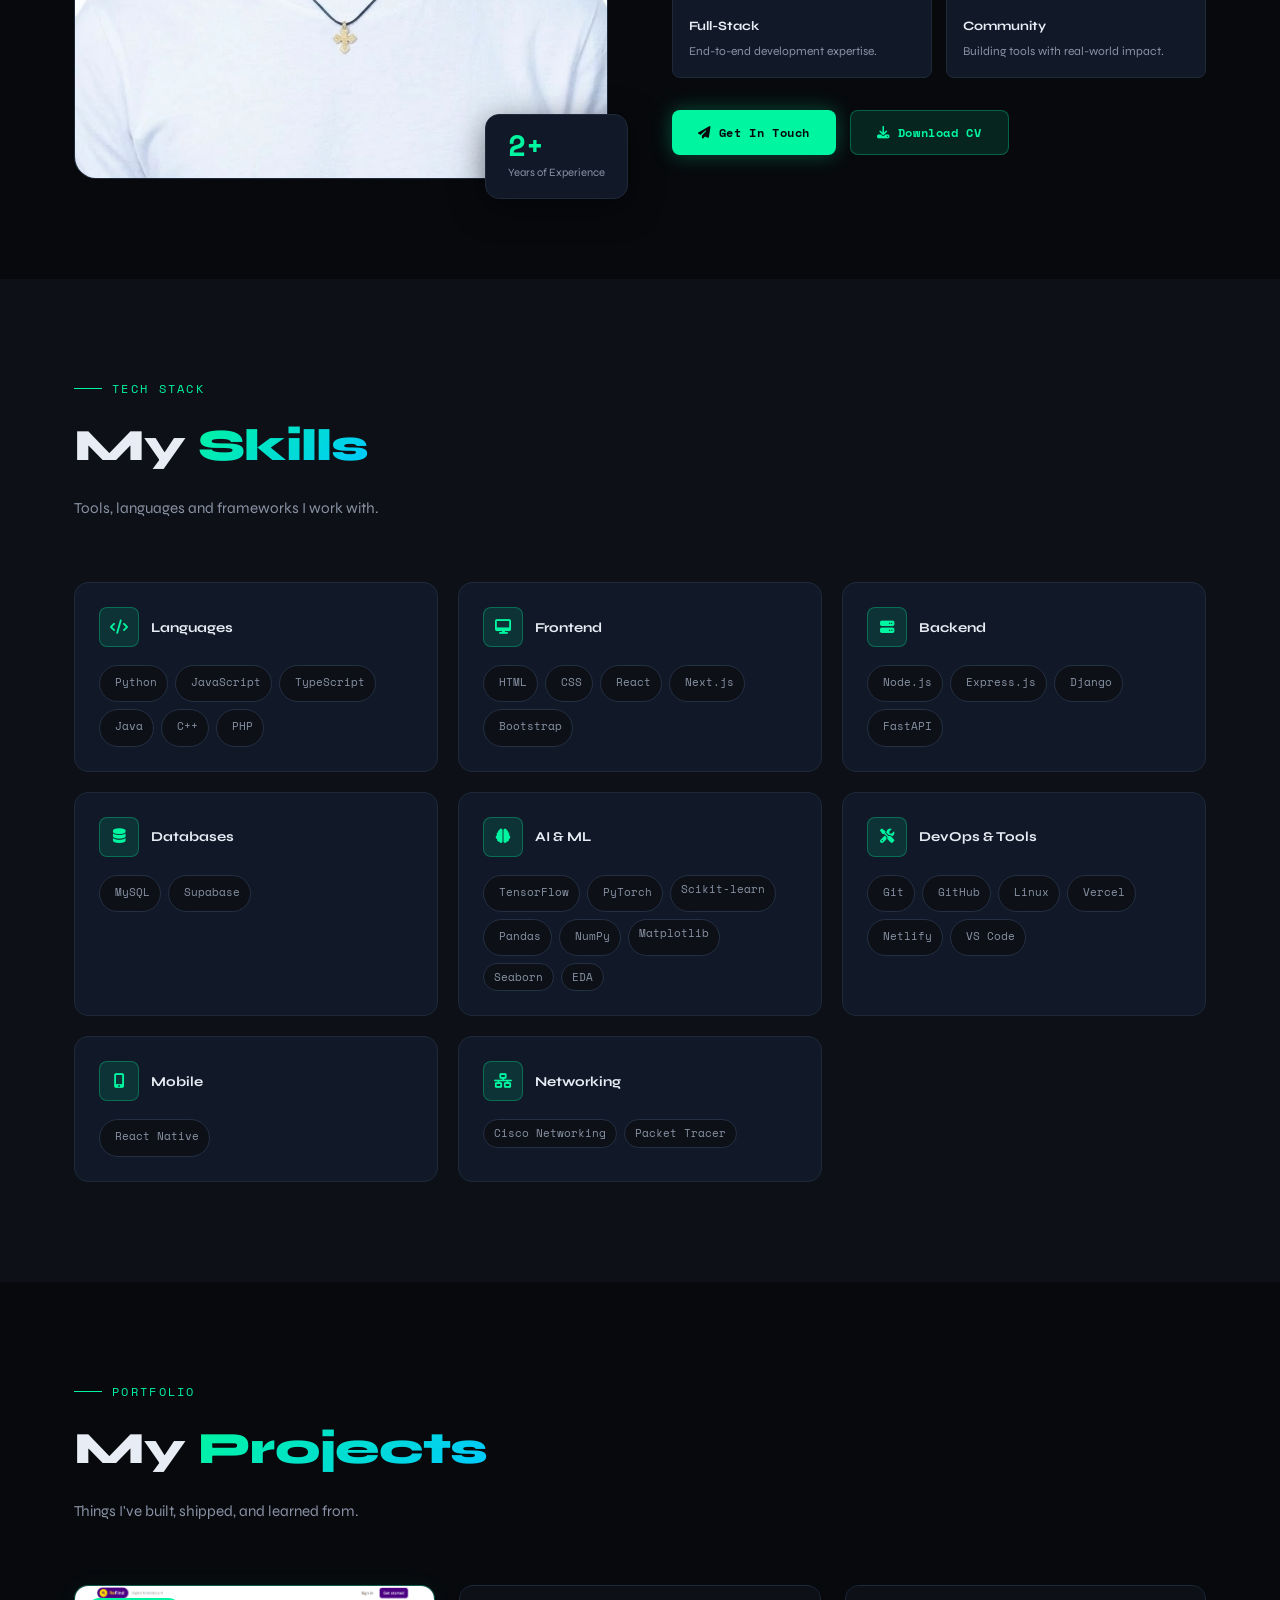
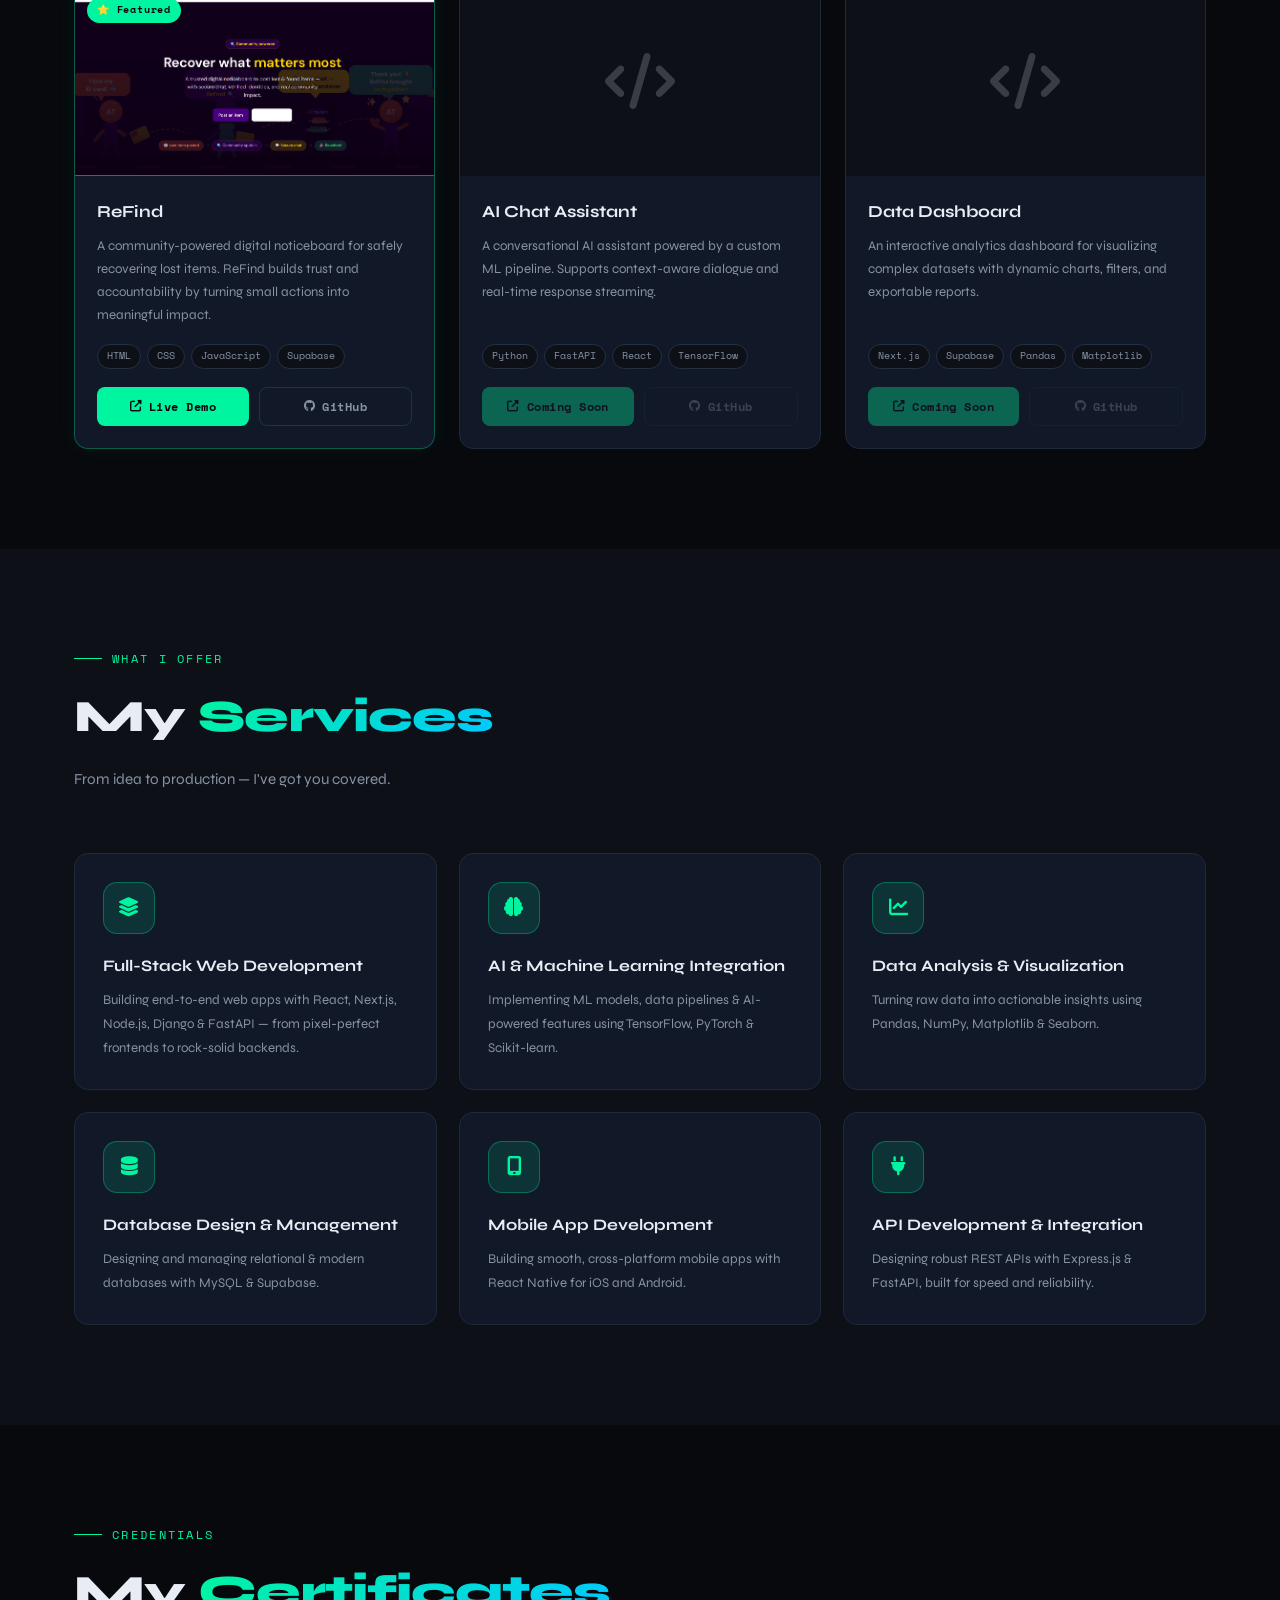
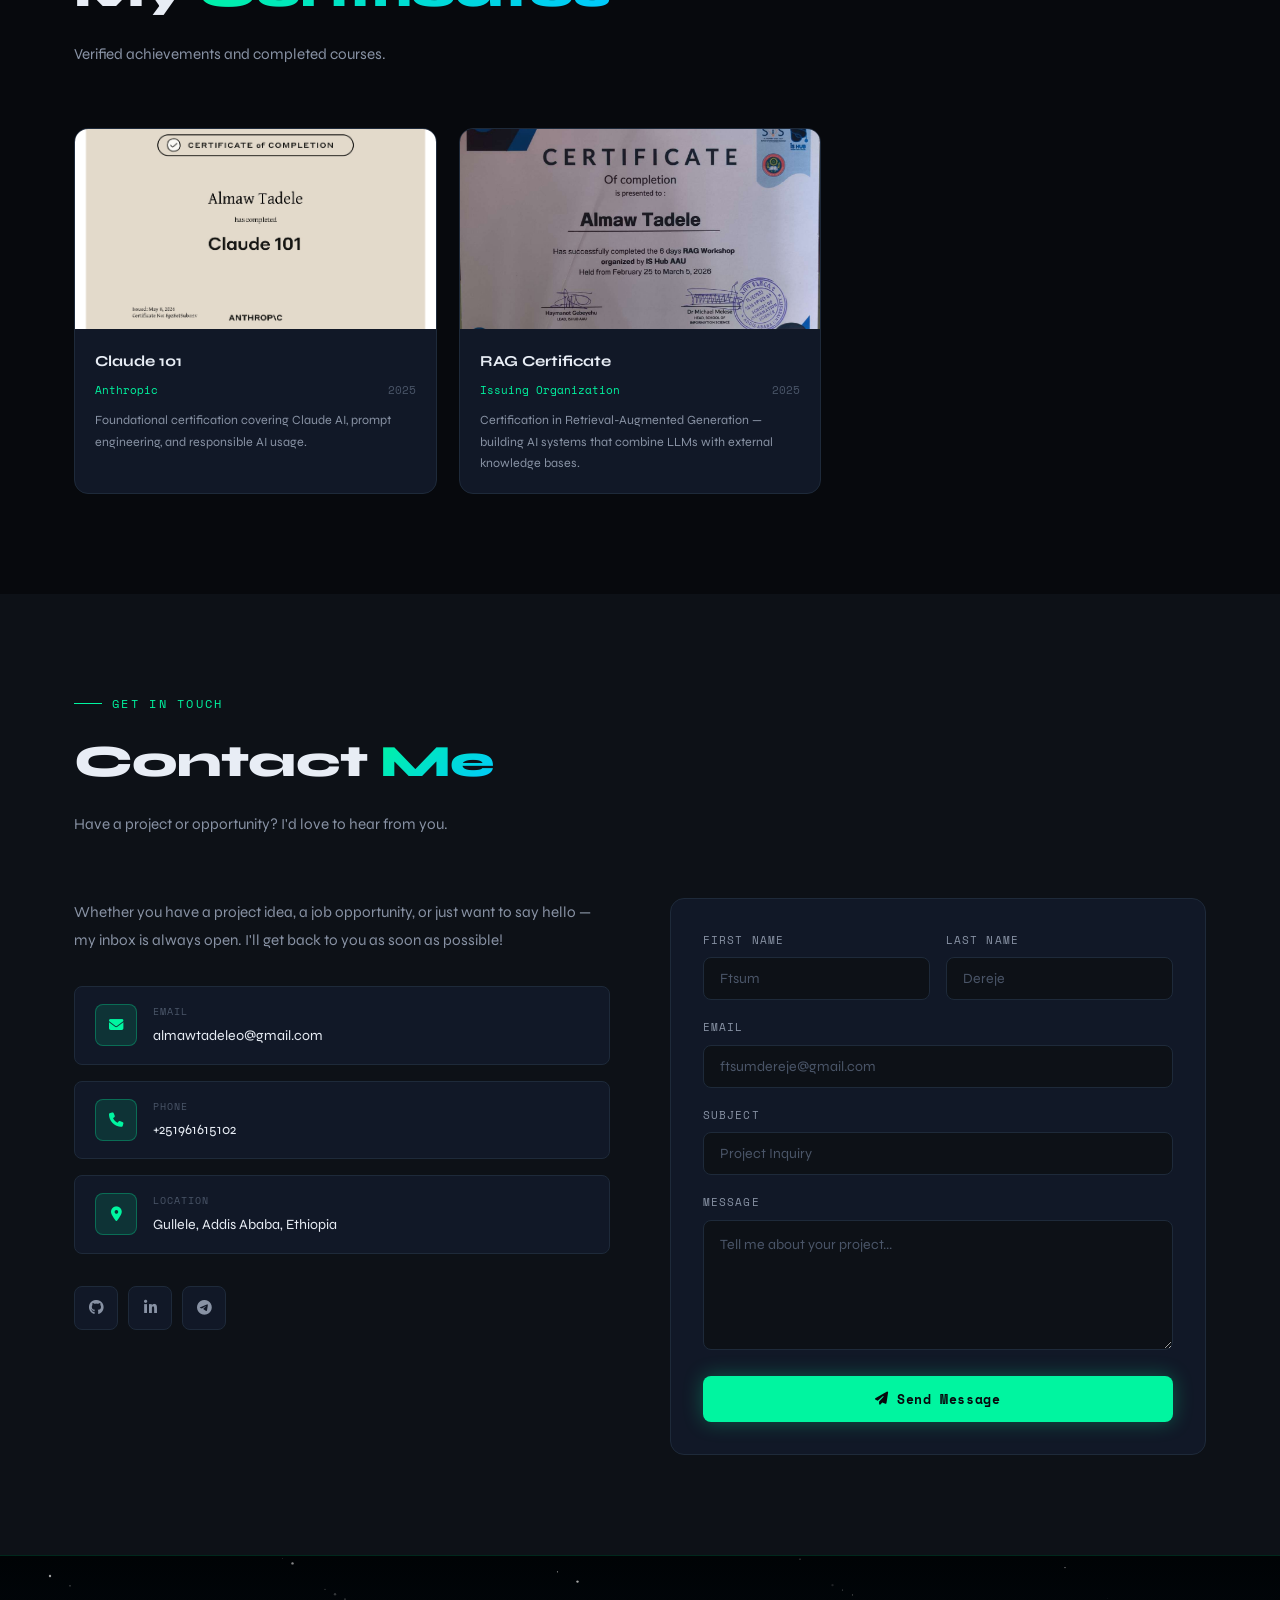
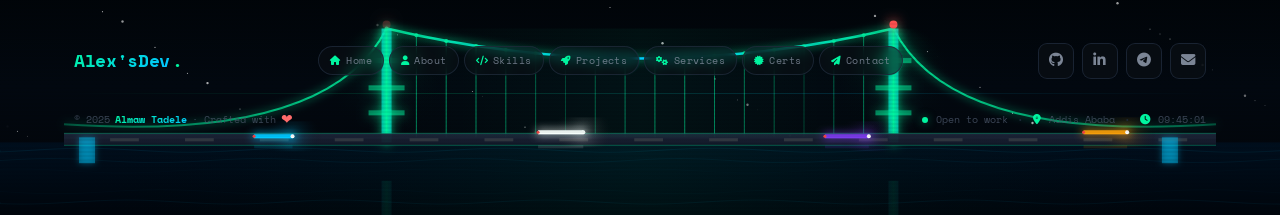
==== commit 91722e6b: "fixing cv updating issues" ====
--- a/index.html
+++ b/index.html
@@ -160,7 +160,7 @@
           </div>
           <div style="display:flex;gap:14px;flex-wrap:wrap">
             <a href="#contact" class="btn btn-primary"><i class="fas fa-paper-plane"></i> Get In Touch</a>
-            <a href="assets/CV.pdf" download class="btn btn-outline"><i class="fas fa-download"></i> Download CV</a>
+            <a id="resumeLink" href="assets/CV.pdf" download class="btn btn-outline"><i class="fas fa-download"></i> Download CV</a>
           </div>
         </div>
       </div>
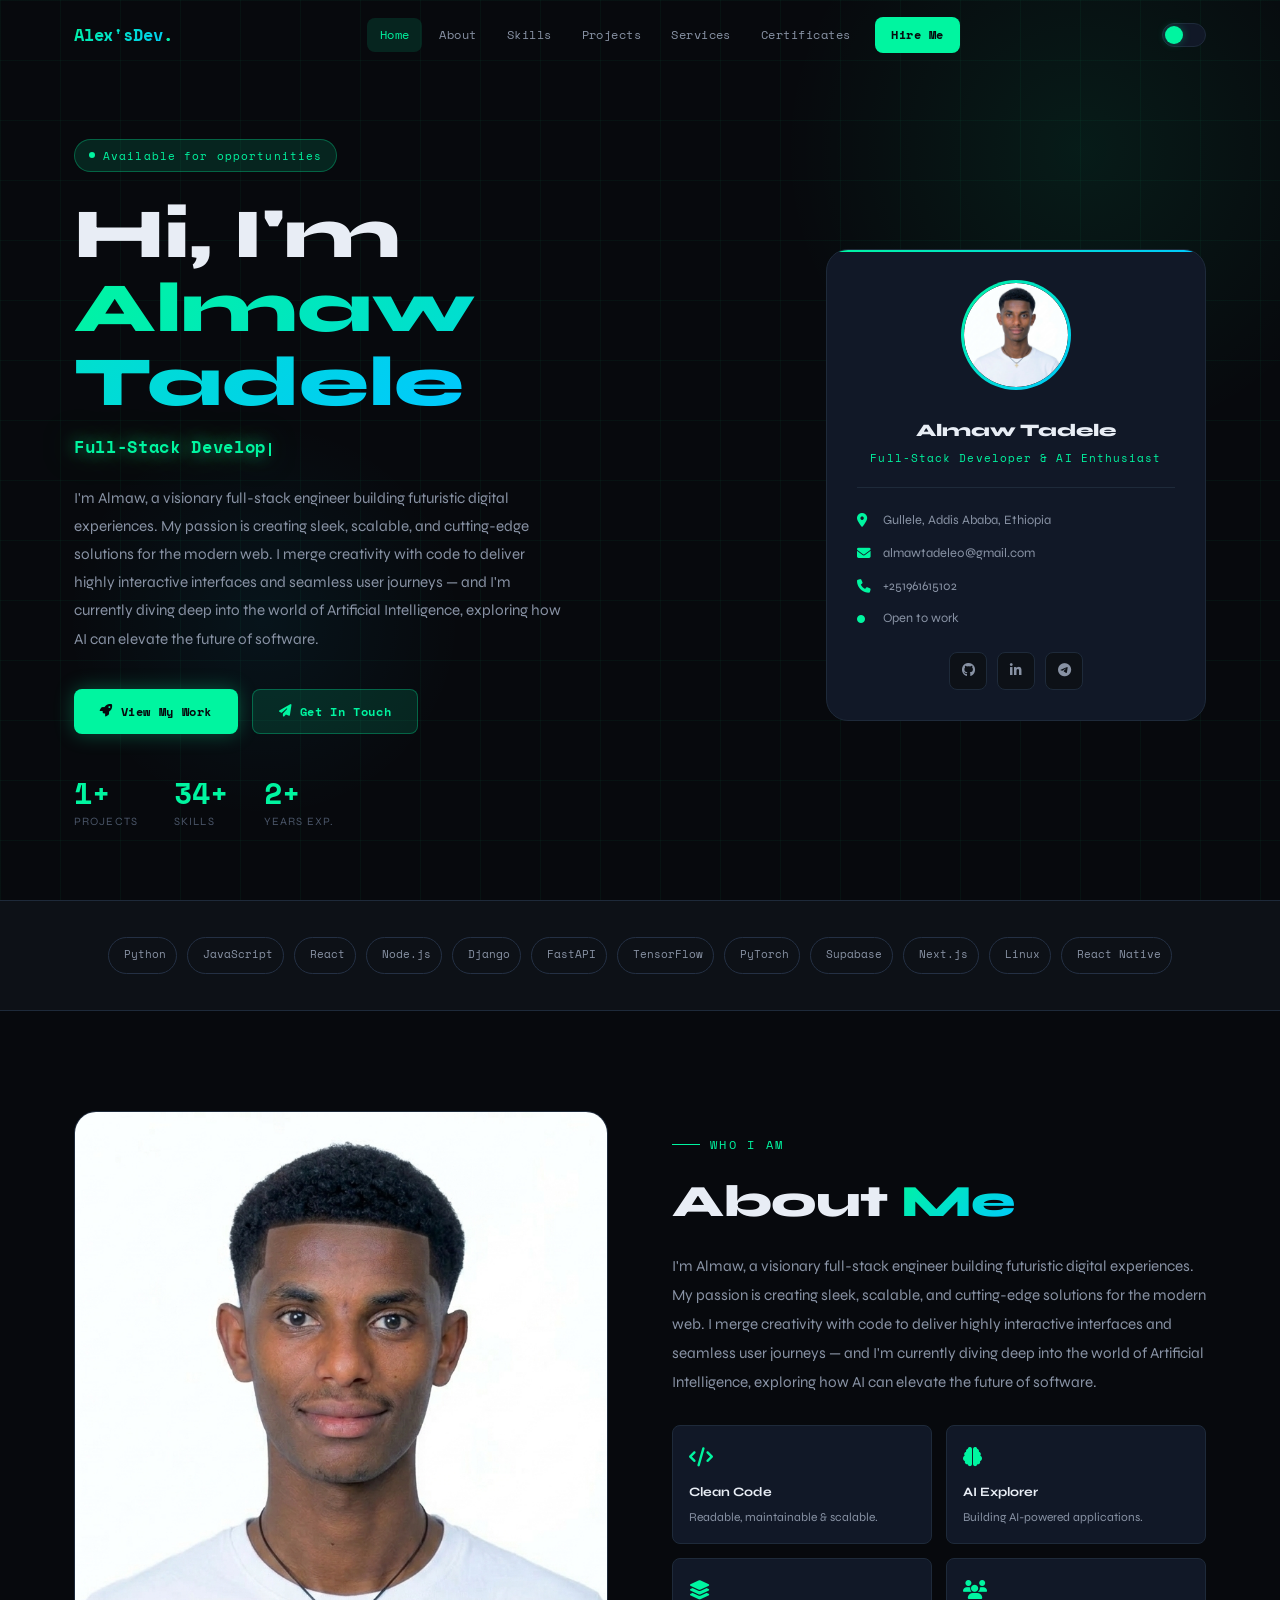
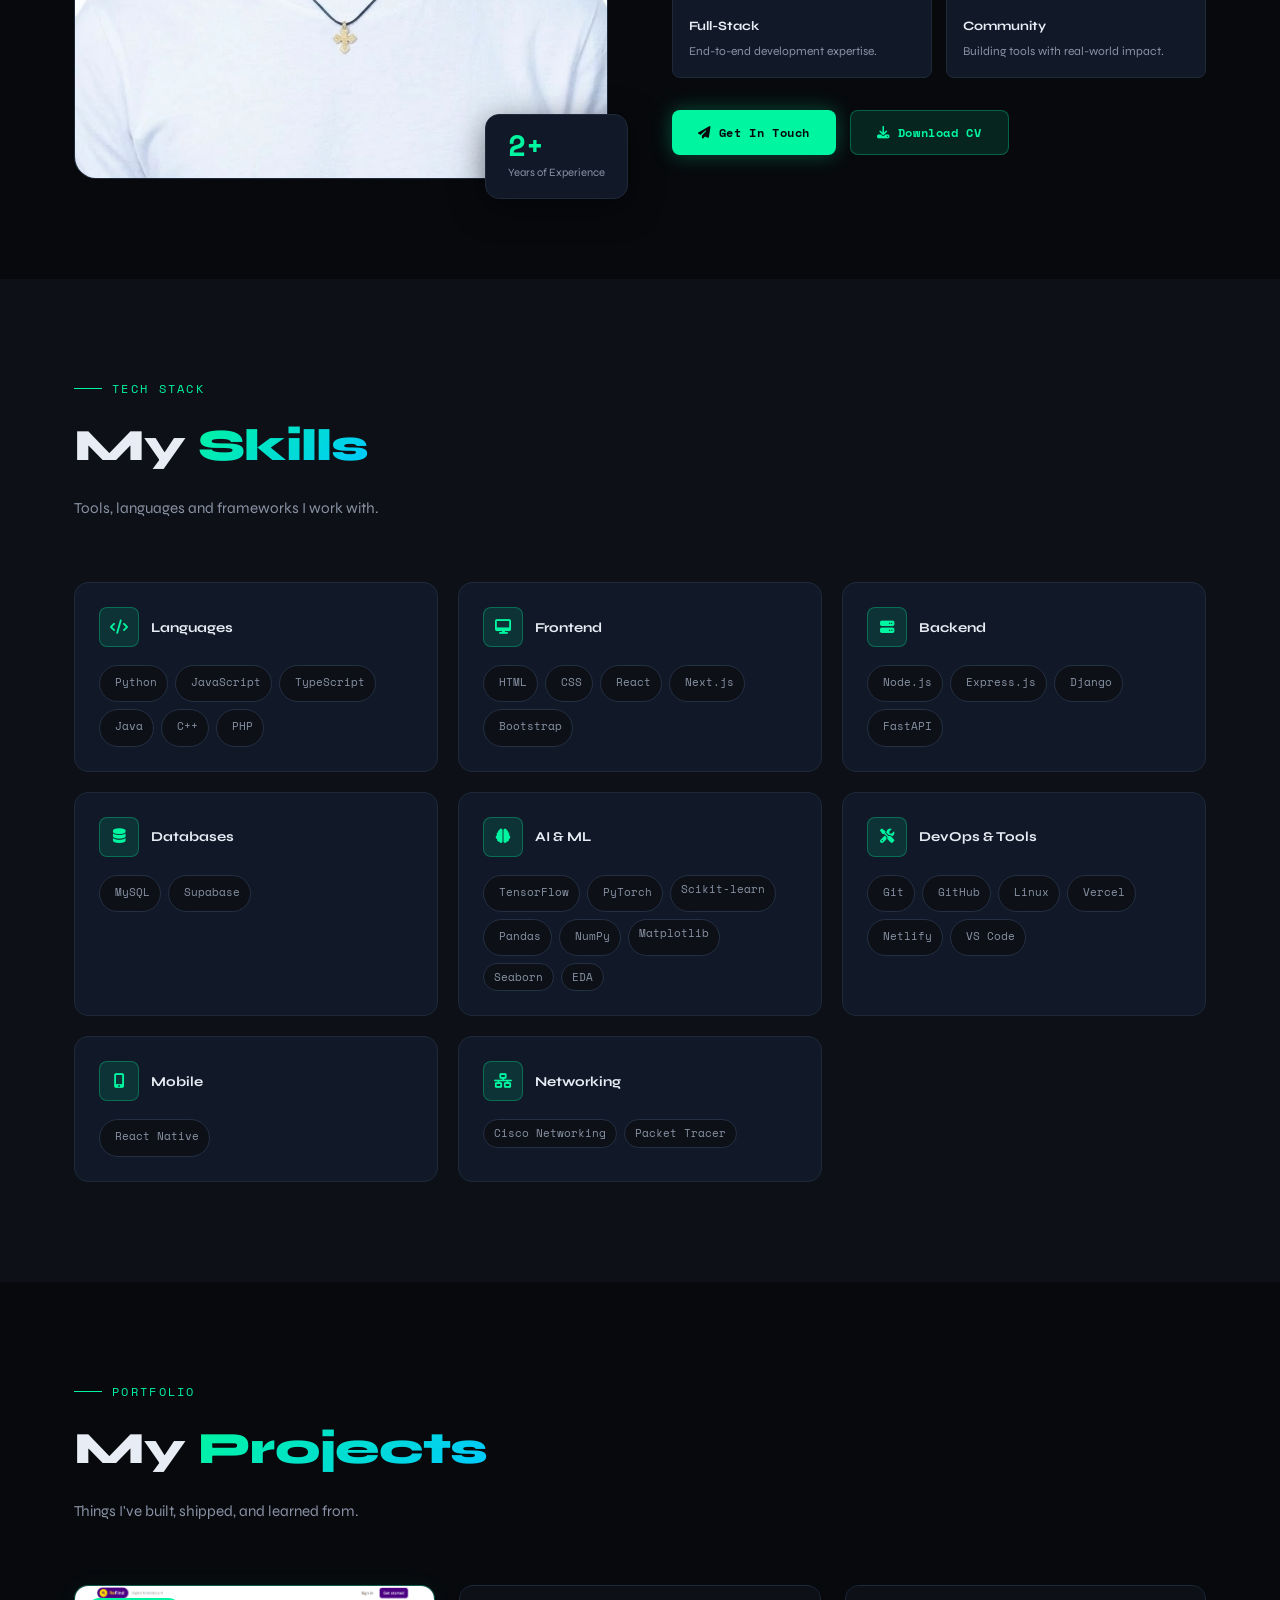
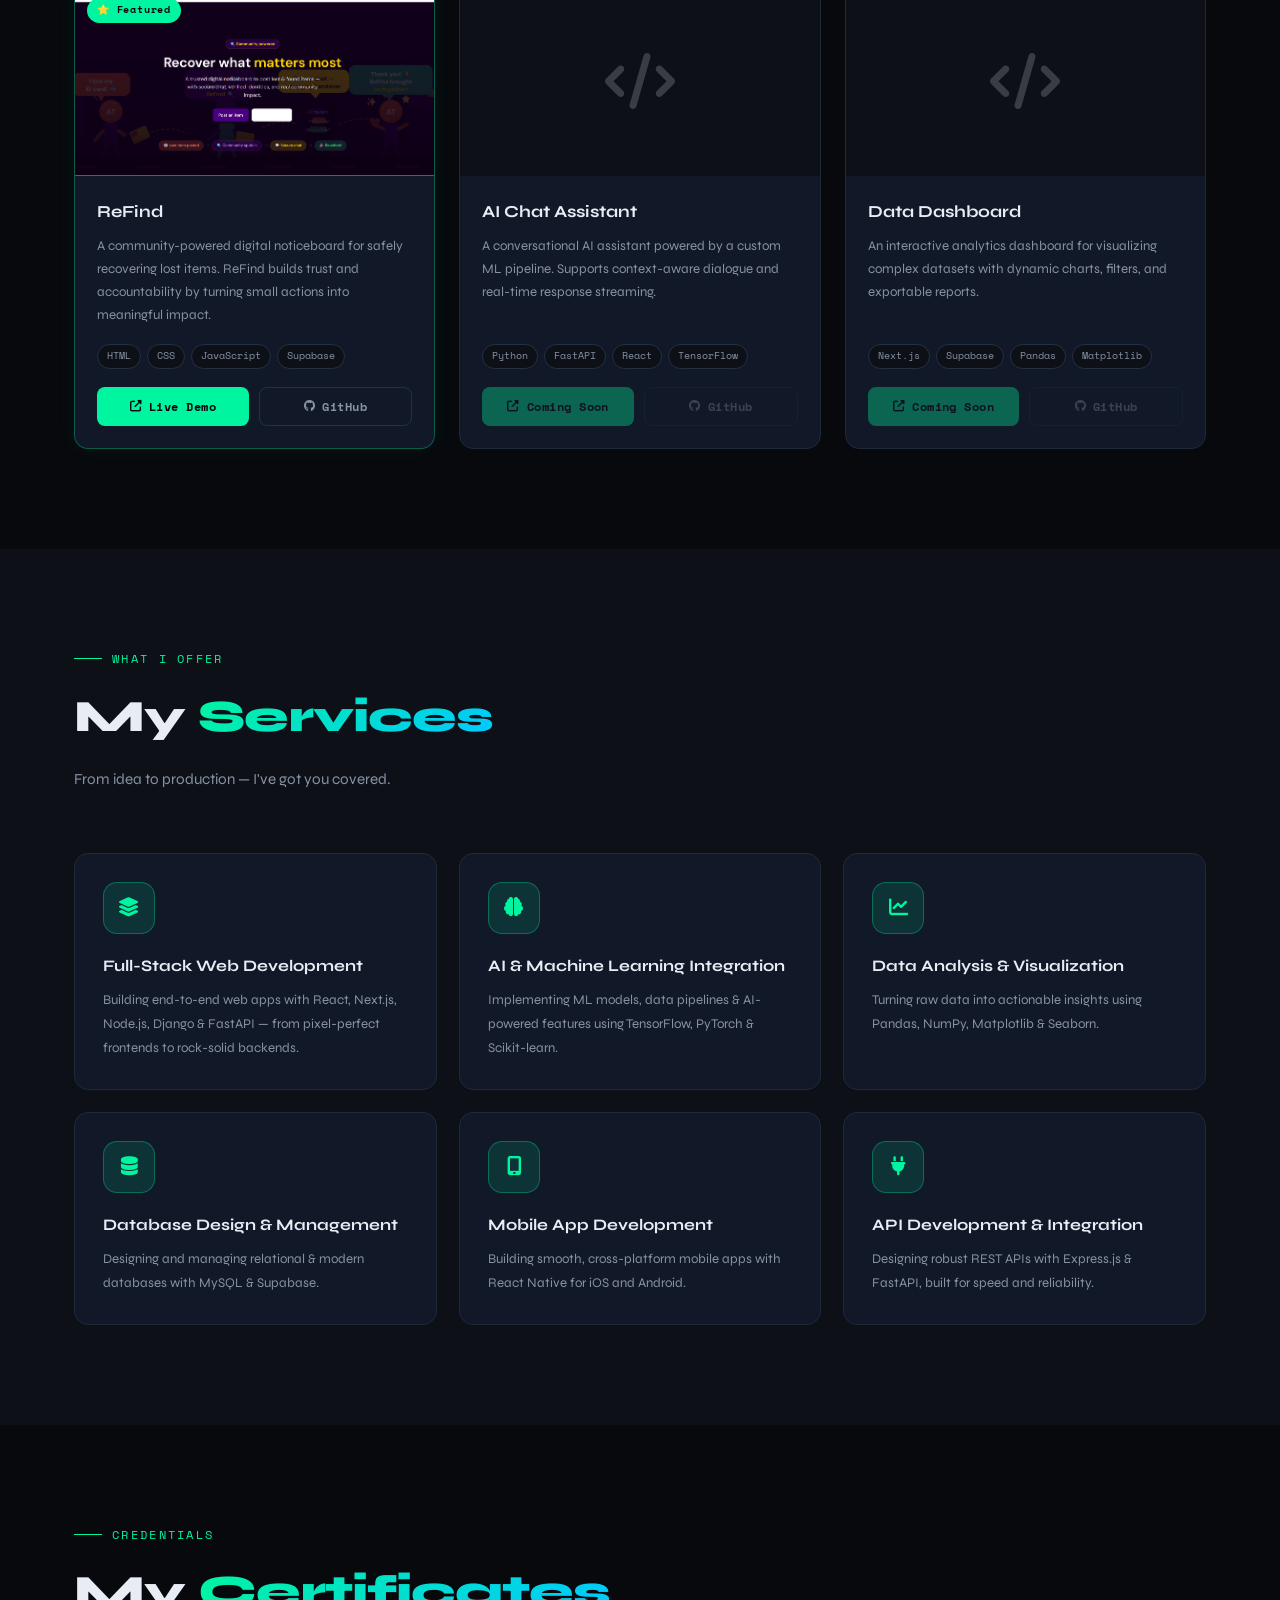
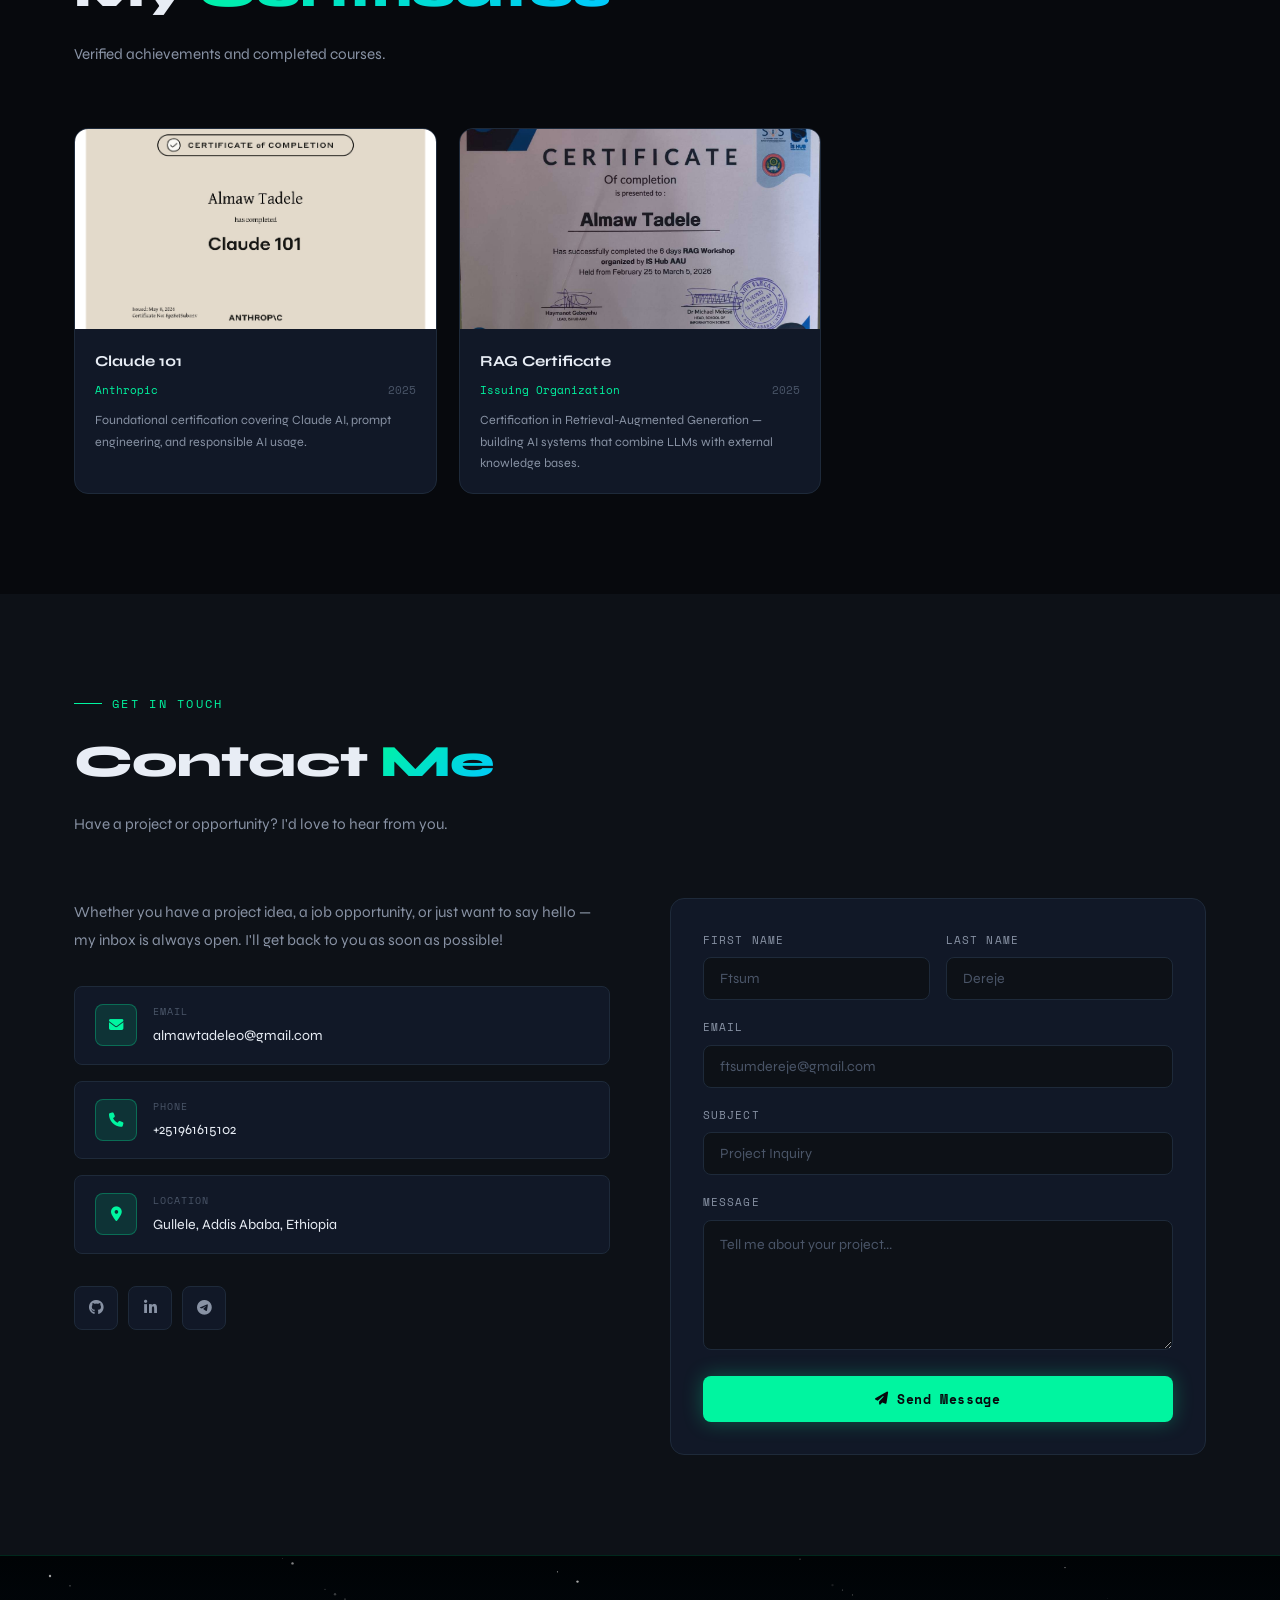
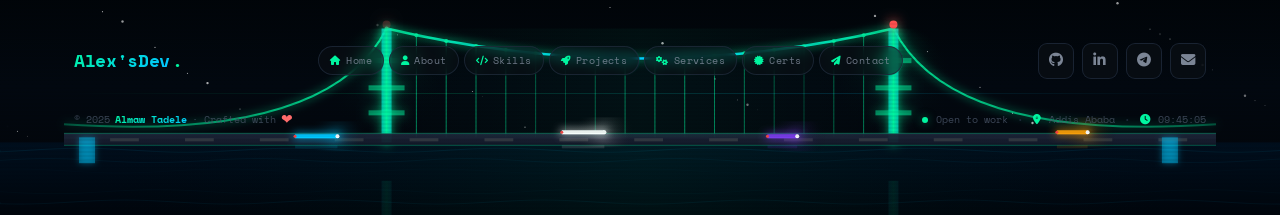
==== commit 7939c84a: "fixing cv updating issues" ====
--- a/index.html
+++ b/index.html
@@ -160,7 +160,7 @@
           </div>
           <div style="display:flex;gap:14px;flex-wrap:wrap">
             <a href="#contact" class="btn btn-primary"><i class="fas fa-paper-plane"></i> Get In Touch</a>
-            <a id="resumeLink" href="assets/CV.pdf" download class="btn btn-outline"><i class="fas fa-download"></i> Download CV</a>
+            <a id="resumeLink" href="assets/CV.pdf" download="Almaw-CV.pdf" target="_blank" class="btn btn-outline"><i class="fas fa-download"></i> Download CV</a>
           </div>
         </div>
       </div>
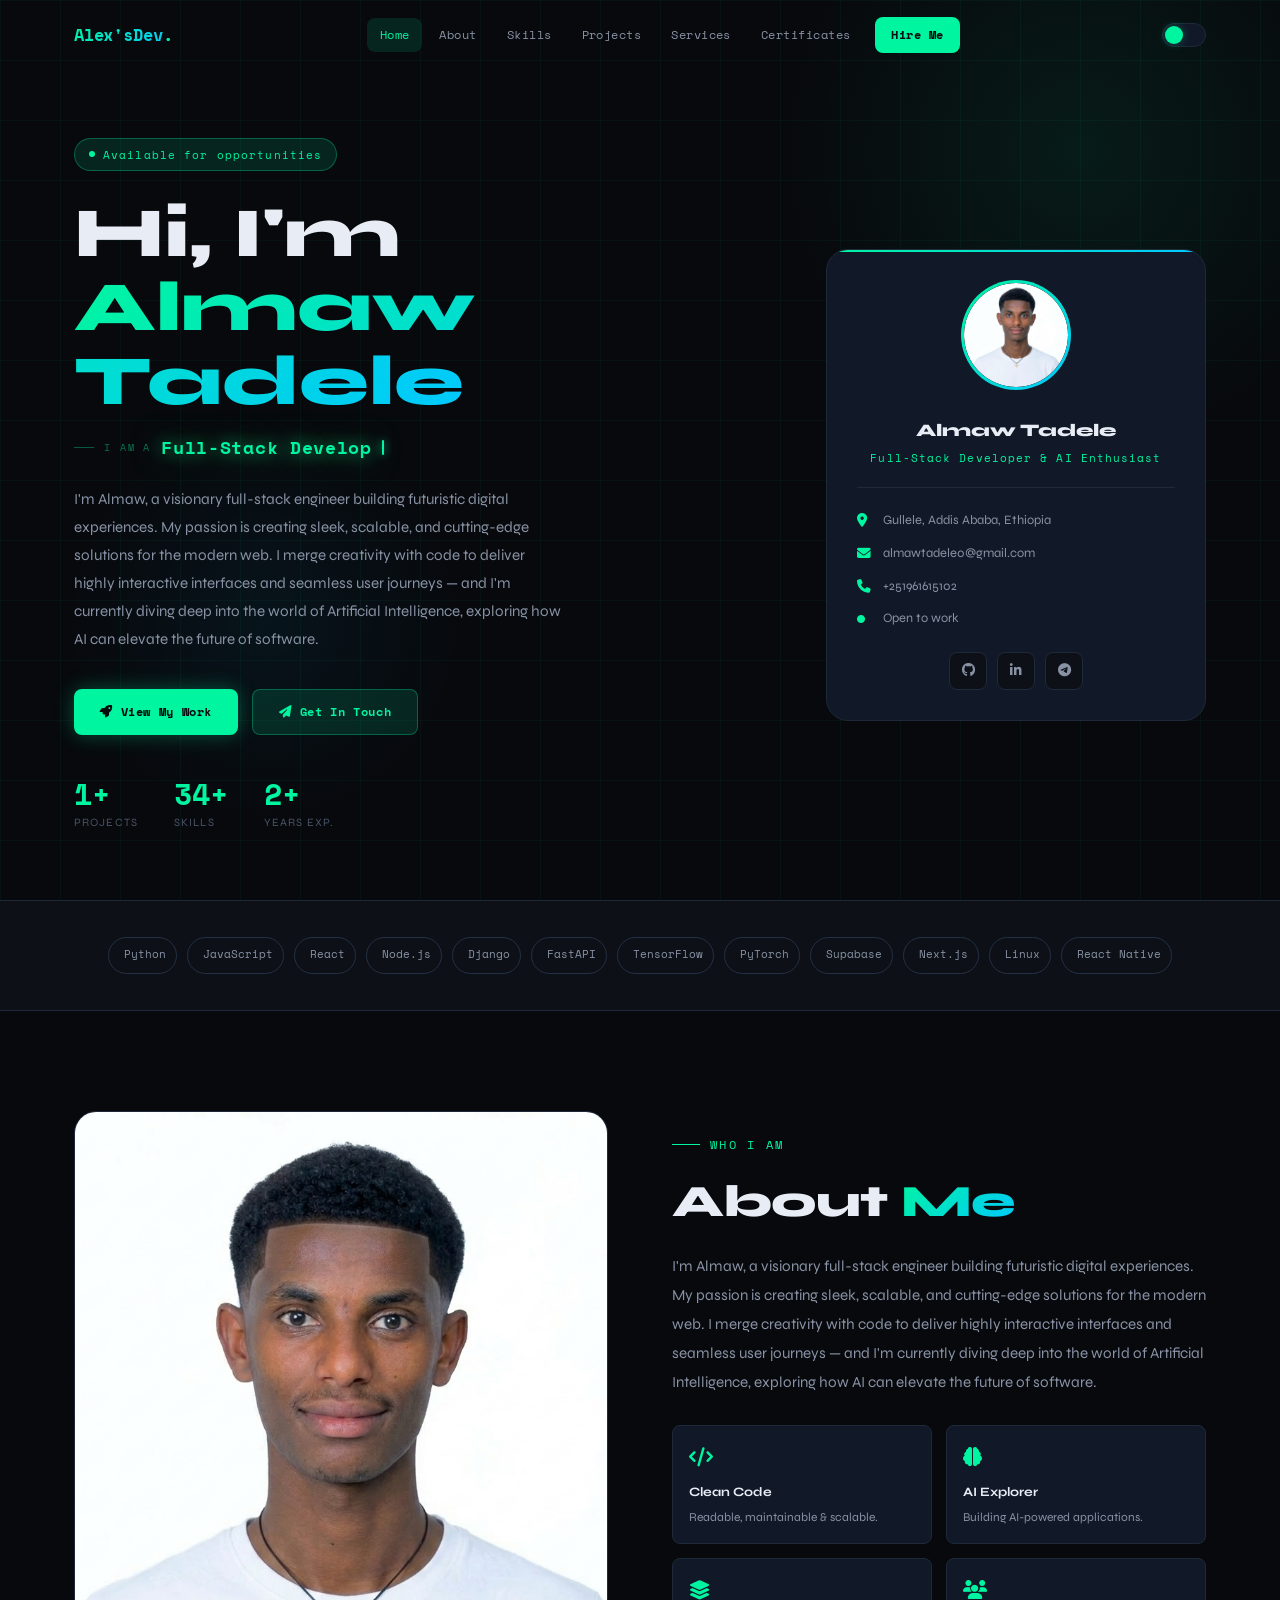
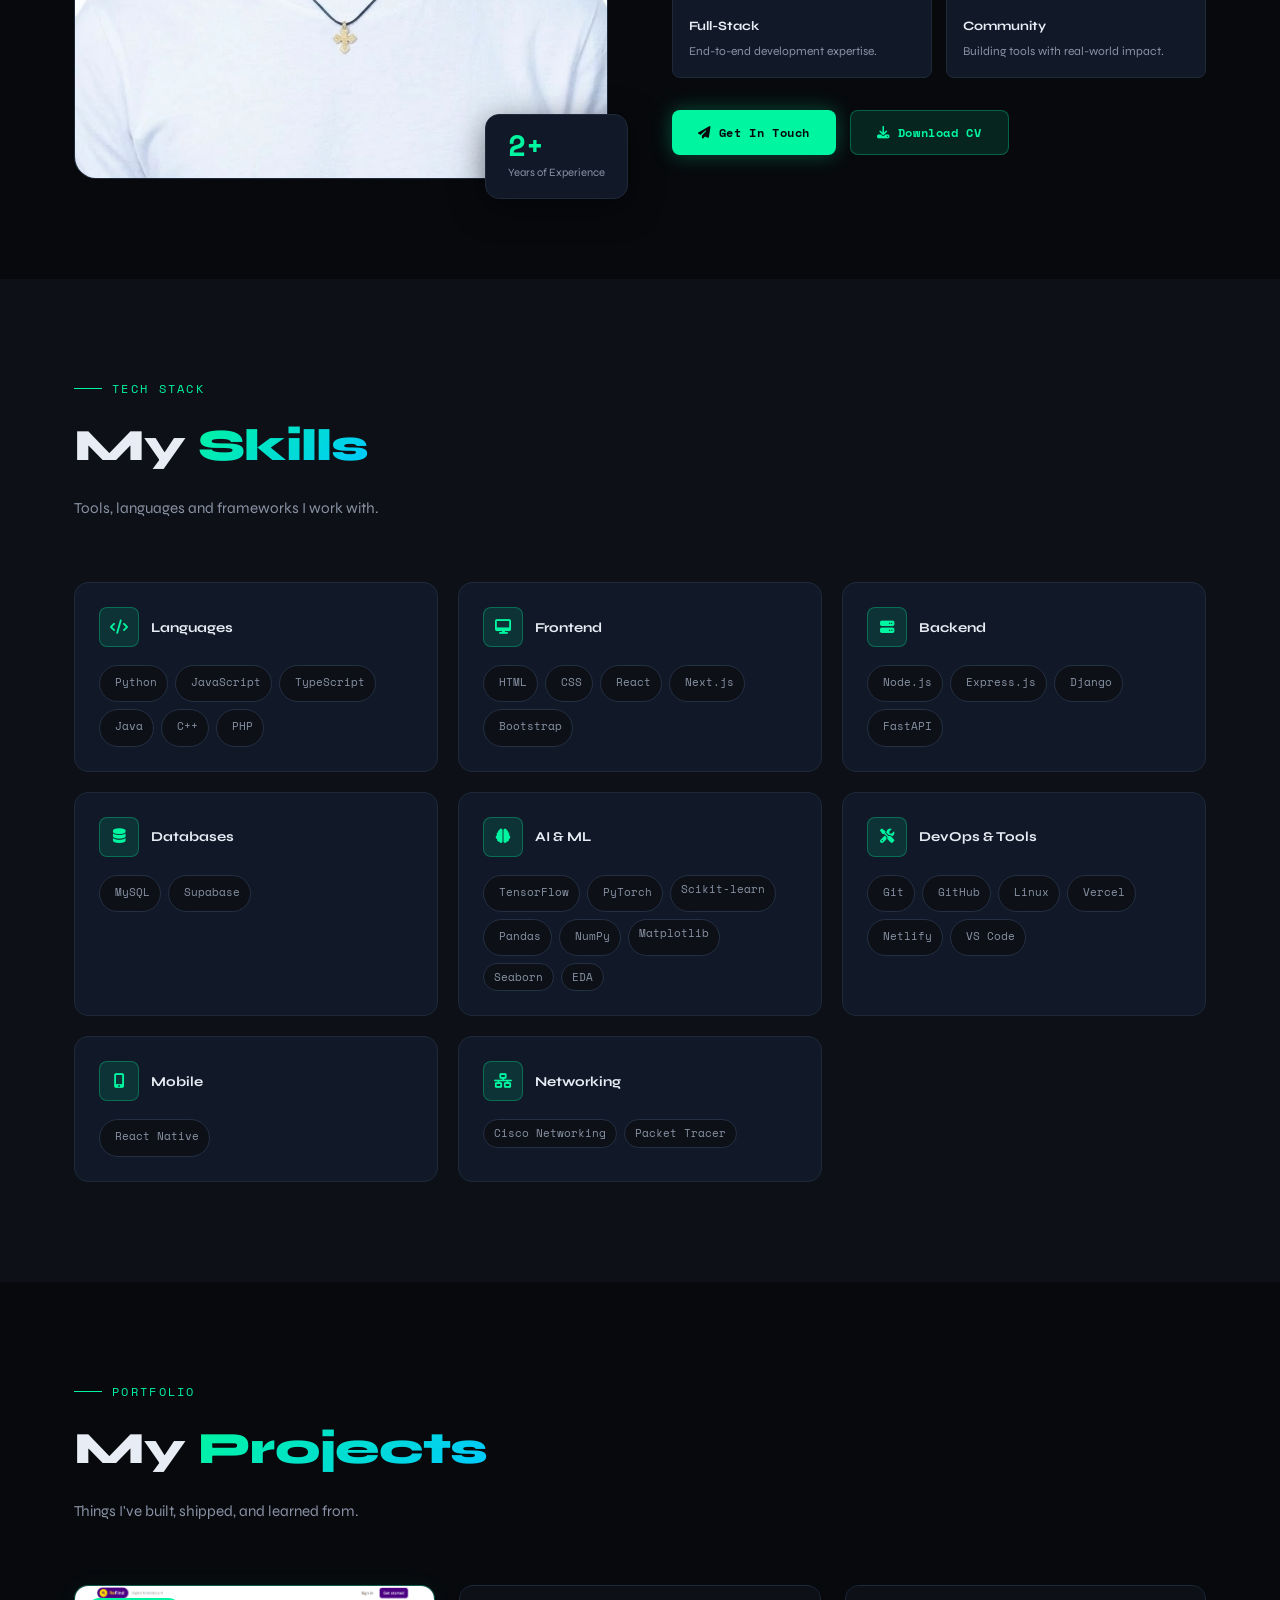
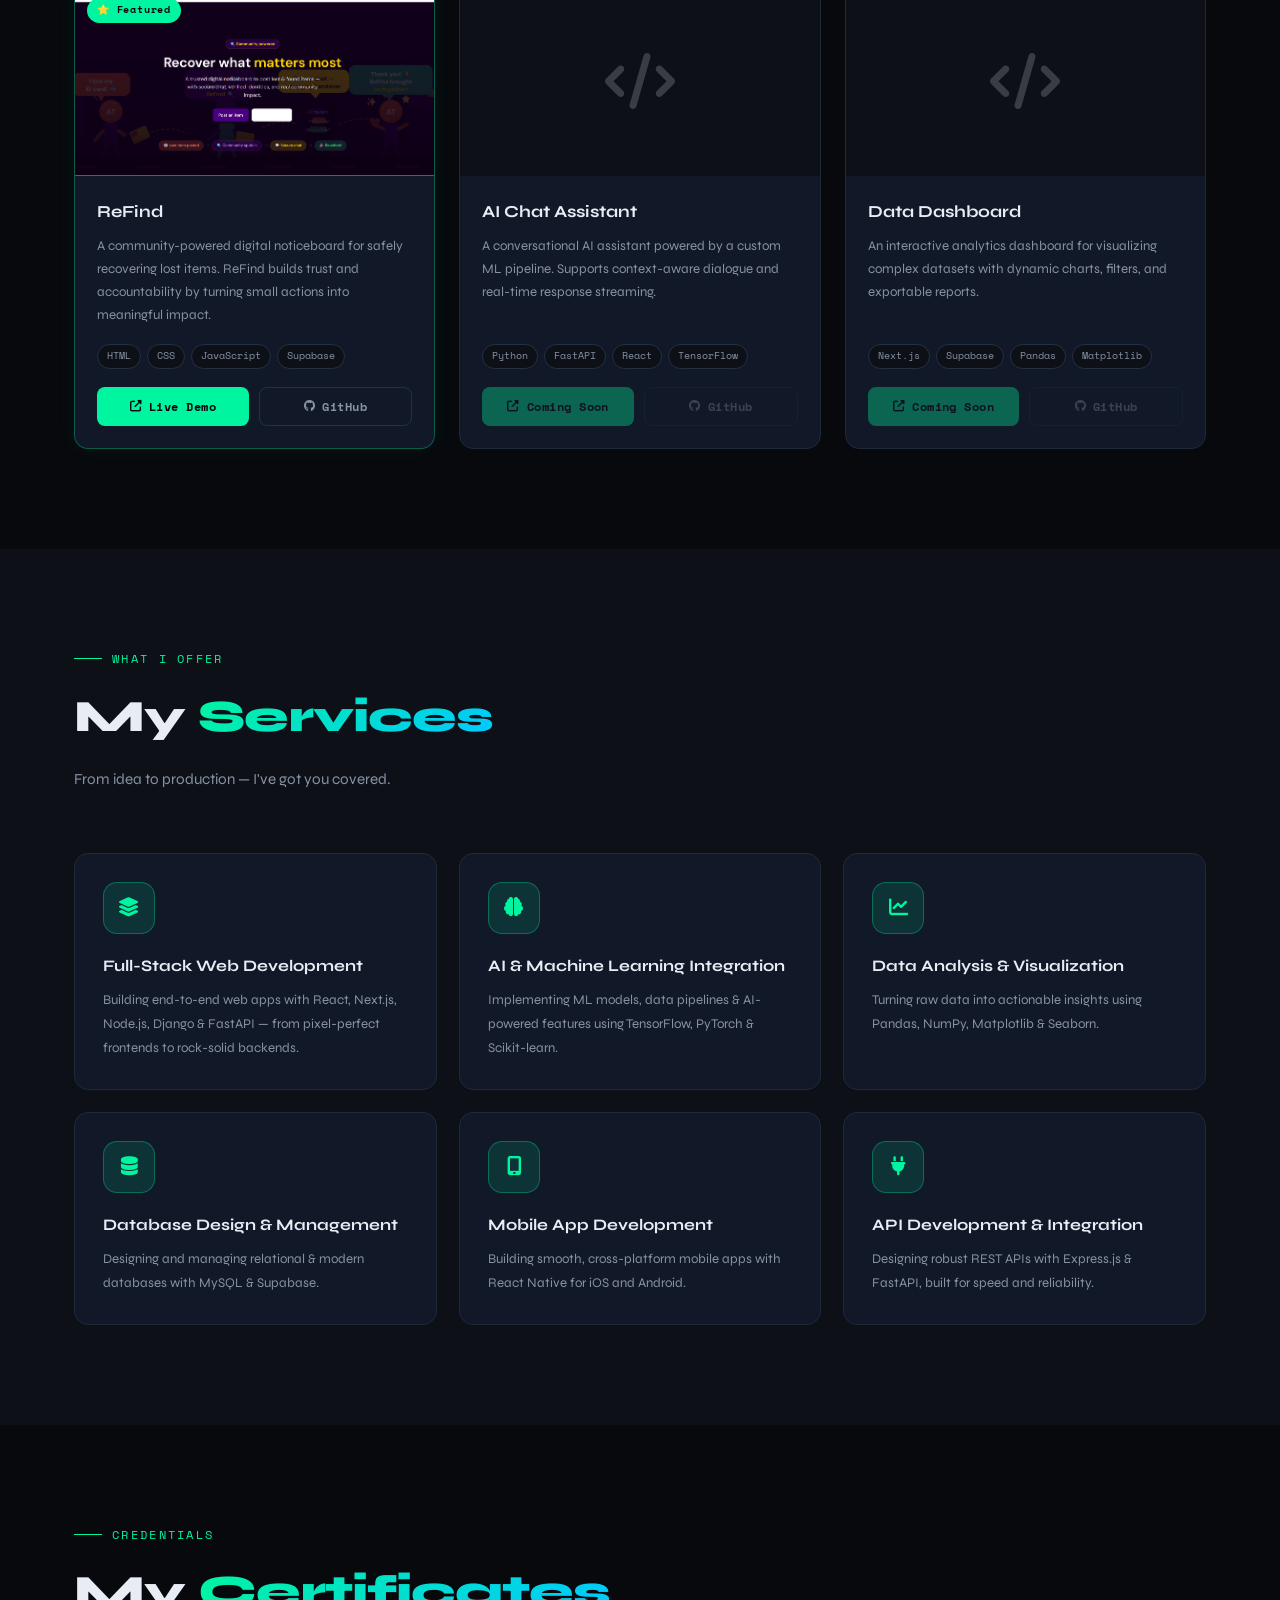
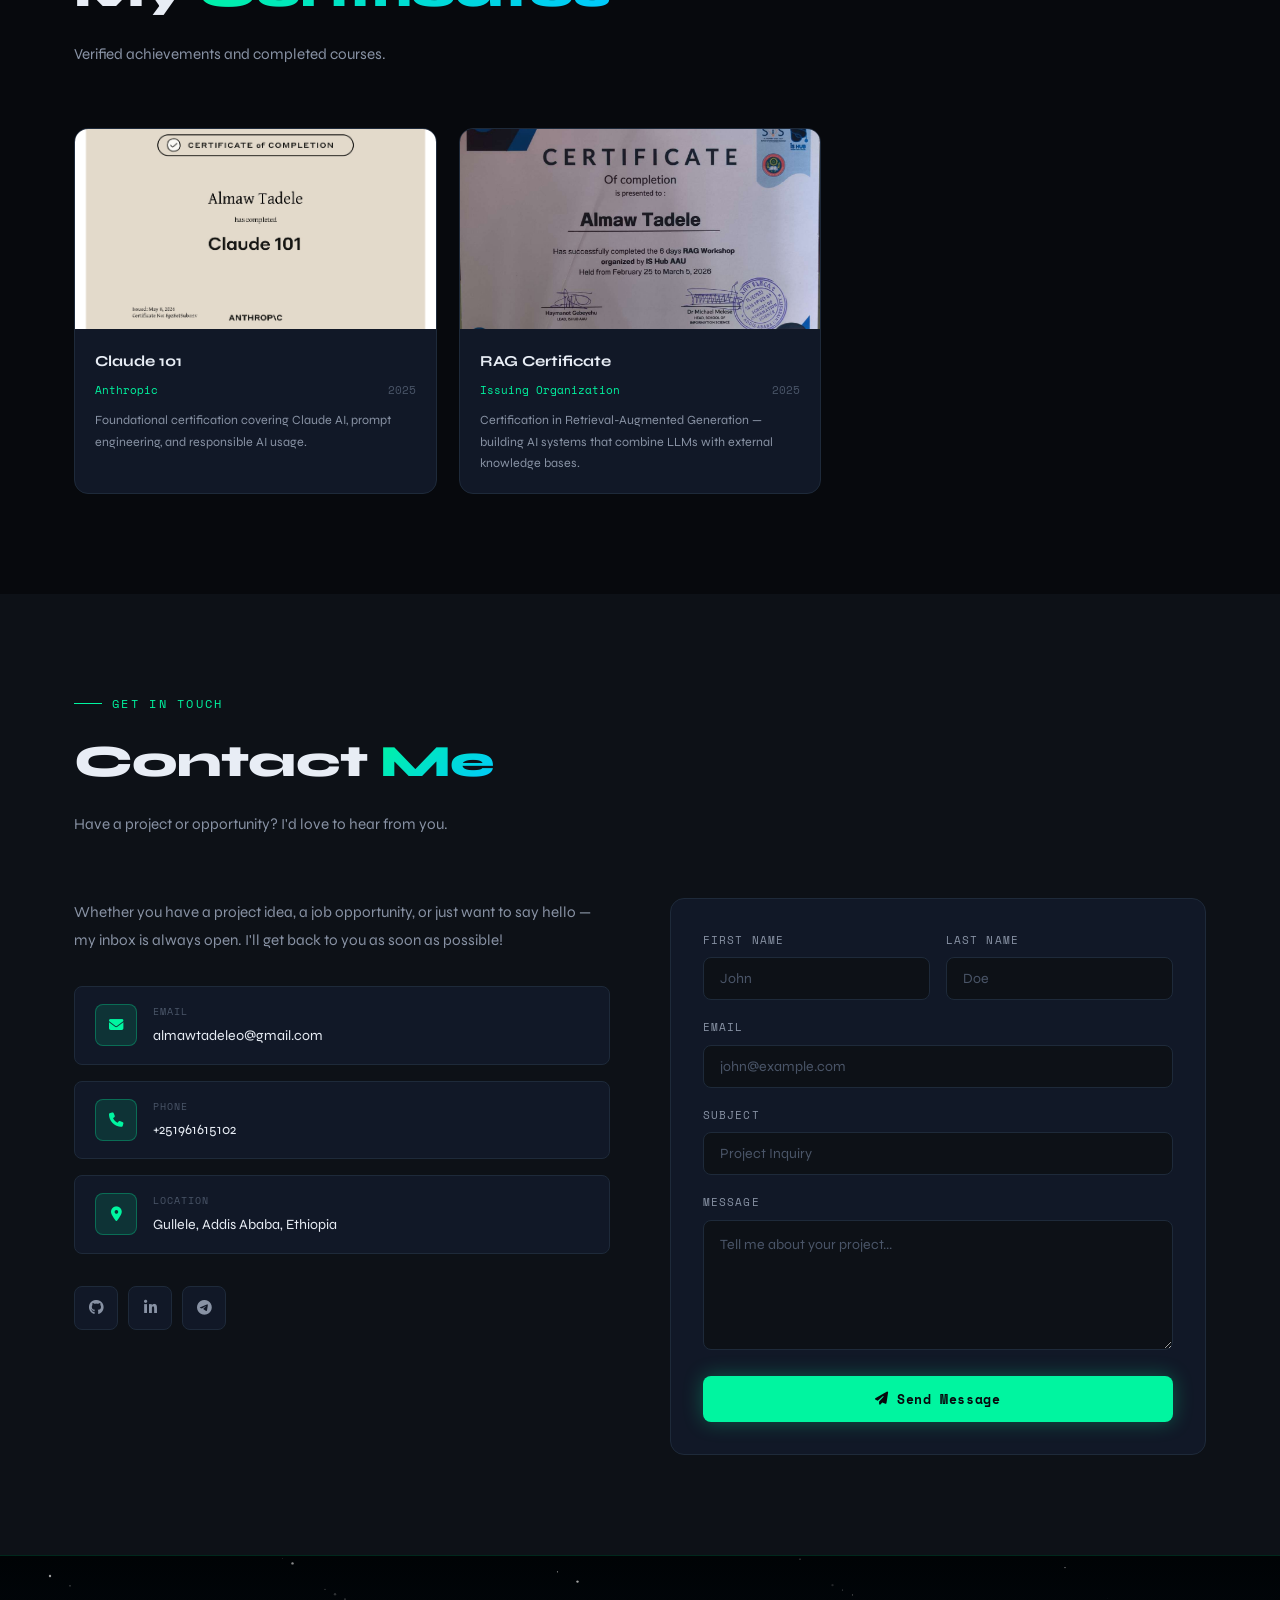
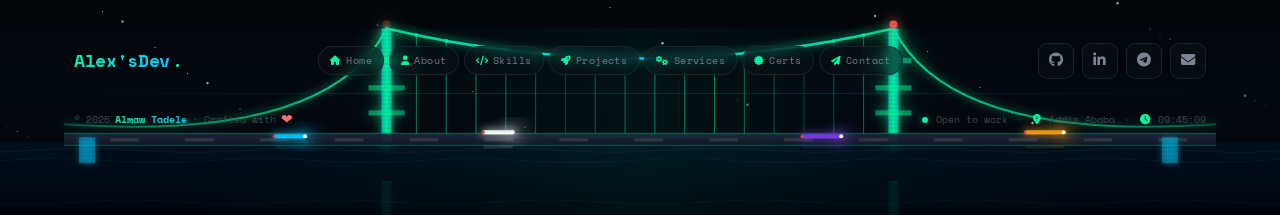
==== commit 3aa761f1: "add CV upload to admin panel" ====
--- a/index.html
+++ b/index.html
@@ -4,8 +4,7 @@
   <meta charset="UTF-8" />
   <link rel="icon" type="image/svg+xml" href="assets/icons/favicon.svg" />
   <meta name="viewport" content="width=device-width, initial-scale=1.0" />
-<title>Alex's Dev Portfolio</title>
-  <link rel="icon" type="image/png" href="./assets/img/favicon.png" />
+  <title>Almaw Tadele — Full-Stack Developer & AI Enthusiast</title>
   <meta name="description" content="Portfolio of Almaw Tadele, Full-Stack Developer and AI Enthusiast based in Addis Ababa, Ethiopia." />
   <link rel="preconnect" href="https://fonts.googleapis.com">
   <link rel="preconnect" href="https://fonts.gstatic.com" crossorigin>
@@ -70,8 +69,11 @@
       <div class="hero-content">
         <div class="hero-tag"><span class="hero-dot"></span>Available for opportunities</div>
         <h1 class="hero-name">Hi, I'm<br><span class="grad-text" id="heroName">Almaw Tadele</span></h1>
-        <div class="hero-role">
-          <span id="typingText" style="font-family:var(--fm);font-size:1.05rem;font-weight:700;letter-spacing:.03em;color:#00f5a0;text-shadow:0 0 12px rgba(0,245,160,.5)"></span><span class="cursor"></span>
+        <div class="hero-role" style="display:flex;align-items:center;gap:10px;flex-wrap:wrap">
+          <span style="width:20px;height:1px;background:rgba(0,245,160,.35);display:inline-block;flex-shrink:0"></span>
+          <span style="font-family:var(--fm);font-size:.65rem;color:rgba(0,245,160,.45);letter-spacing:.18em;text-transform:uppercase;white-space:nowrap">I am a</span>
+          <span id="typingText" style="font-family:var(--fm);font-size:1.1rem;font-weight:700;letter-spacing:.04em;color:#00f5a0;text-shadow:0 0 16px rgba(0,245,160,.6),0 0 32px rgba(0,245,160,.3);transition:color .3s,text-shadow .3s"></span>
+          <span id="typingCursorBar" style="display:inline-block;width:2.5px;height:1em;vertical-align:middle;border-radius:1px;background:#00f5a0;box-shadow:0 0 8px #00f5a0;animation:blink .9s step-end infinite;transition:background .3s,box-shadow .3s;flex-shrink:0"></span>
         </div>
         <p class="hero-bio" id="heroBio">A visionary full-stack engineer building futuristic digital experiences. I merge creativity with code to deliver highly interactive interfaces and seamless user journeys — currently diving deep into the world of AI.</p>
         <div class="hero-actions">
@@ -160,7 +162,7 @@
           </div>
           <div style="display:flex;gap:14px;flex-wrap:wrap">
             <a href="#contact" class="btn btn-primary"><i class="fas fa-paper-plane"></i> Get In Touch</a>
-            <a id="resumeLink" href="assets/CV.pdf" download="Almaw-CV.pdf" target="_blank" class="btn btn-outline"><i class="fas fa-download"></i> Download CV</a>
+            <a href="assets/CV.pdf" download class="btn btn-outline" id="cvDownloadBtn"><i class="fas fa-download"></i> Download CV</a>
           </div>
         </div>
       </div>
@@ -251,16 +253,16 @@
             <div style="display:grid;grid-template-columns:1fr 1fr;gap:16px">
               <div class="form-group">
                 <label class="form-label" for="fname">First Name</label>
-                <input class="form-input" type="text" id="fname" placeholder="Ftsum" required>
+                <input class="form-input" type="text" id="fname" placeholder="John" required>
               </div>
               <div class="form-group">
                 <label class="form-label" for="lname">Last Name</label>
-                <input class="form-input" type="text" id="lname" placeholder="Dereje" required>
+                <input class="form-input" type="text" id="lname" placeholder="Doe" required>
               </div>
             </div>
             <div class="form-group">
               <label class="form-label" for="femail">Email</label>
-              <input class="form-input" type="email" id="femail" placeholder="ftsumdereje@gmail.com" required>
+              <input class="form-input" type="email" id="femail" placeholder="john@example.com" required>
             </div>
             <div class="form-group">
               <label class="form-label" for="fsubject">Subject</label>
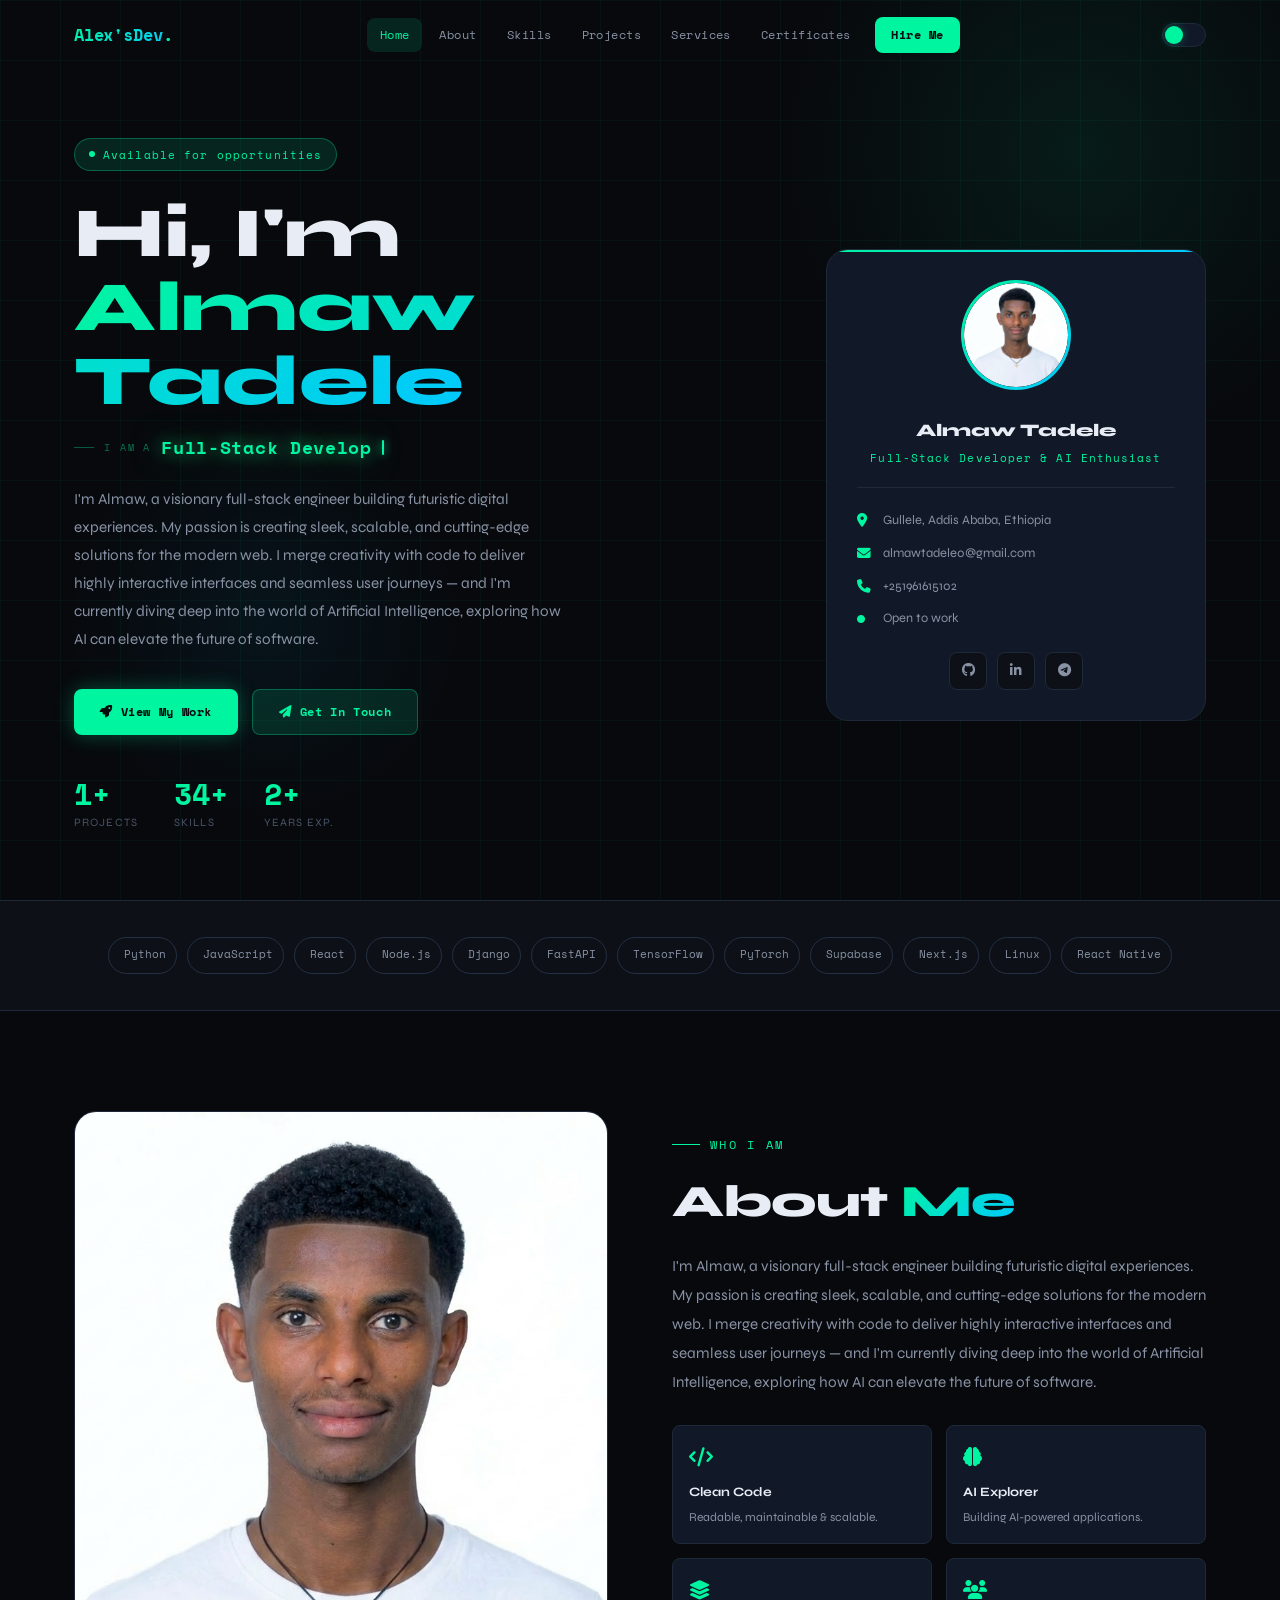
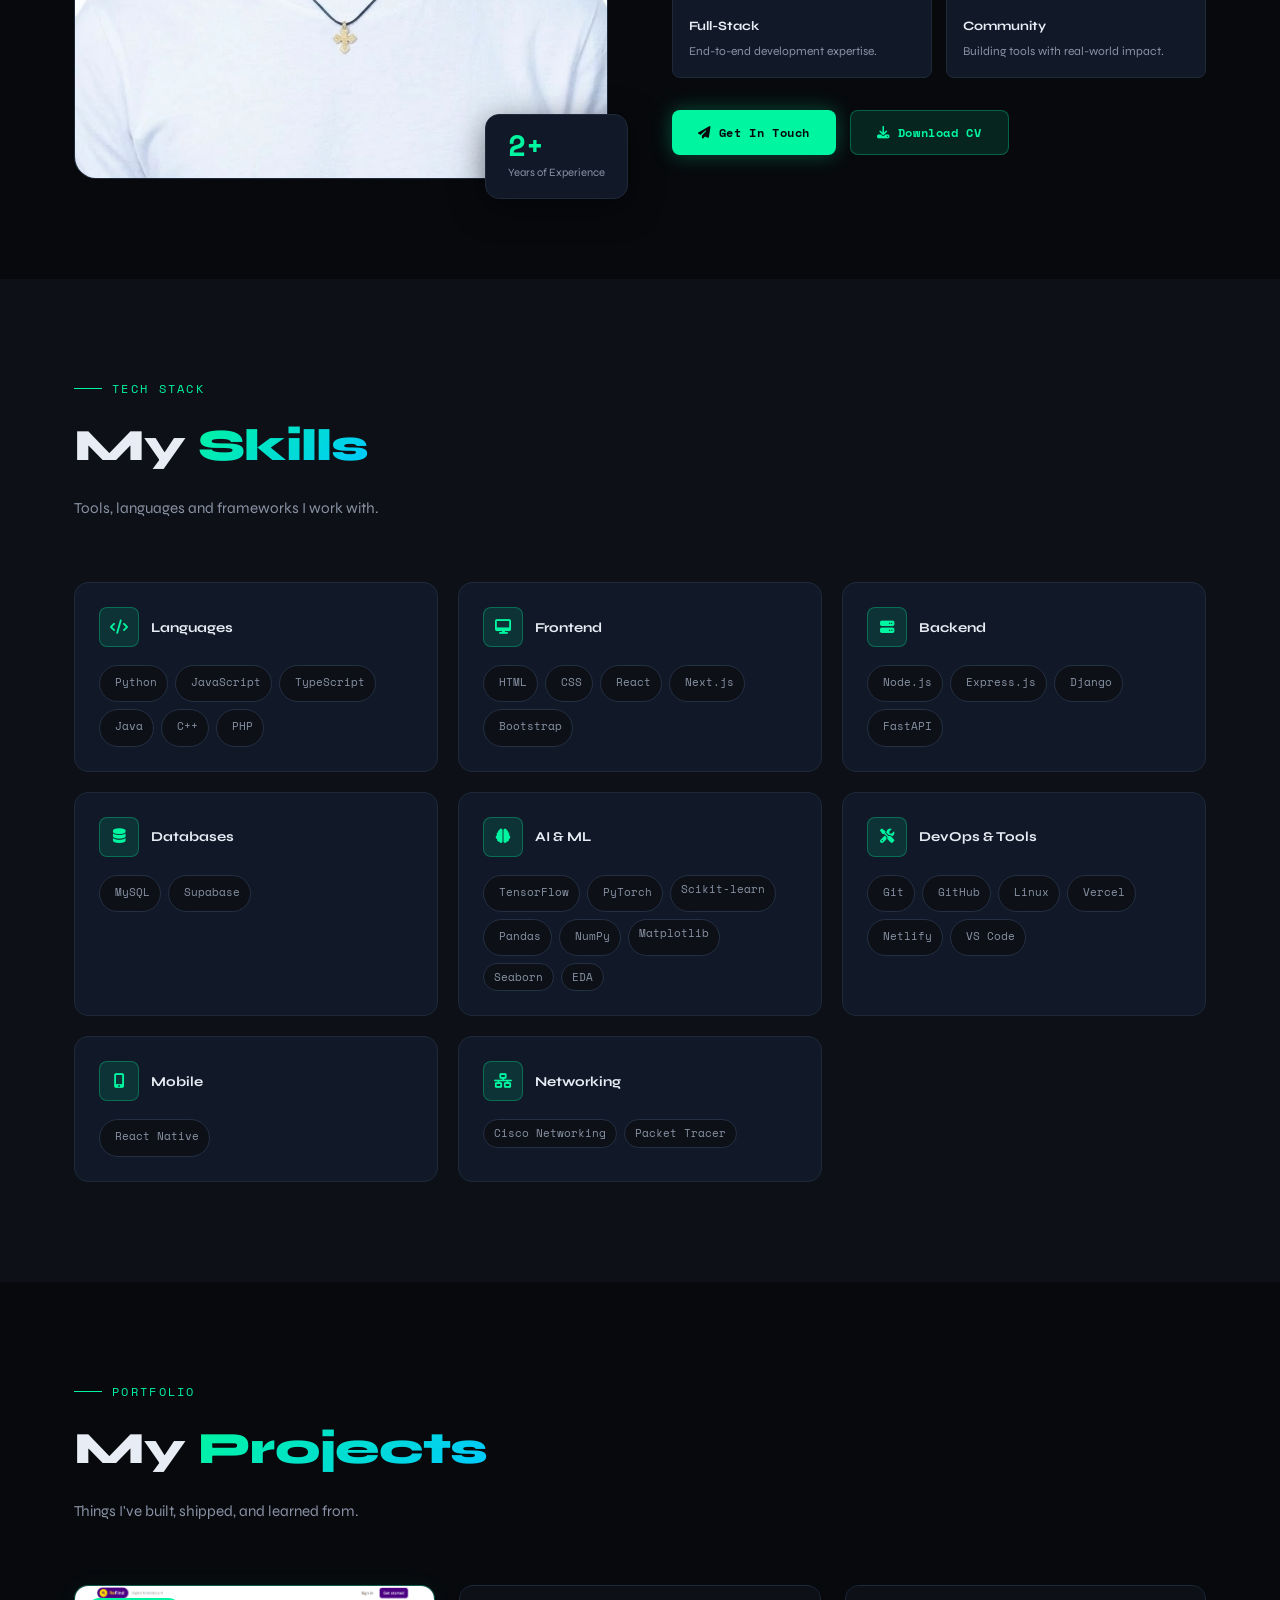
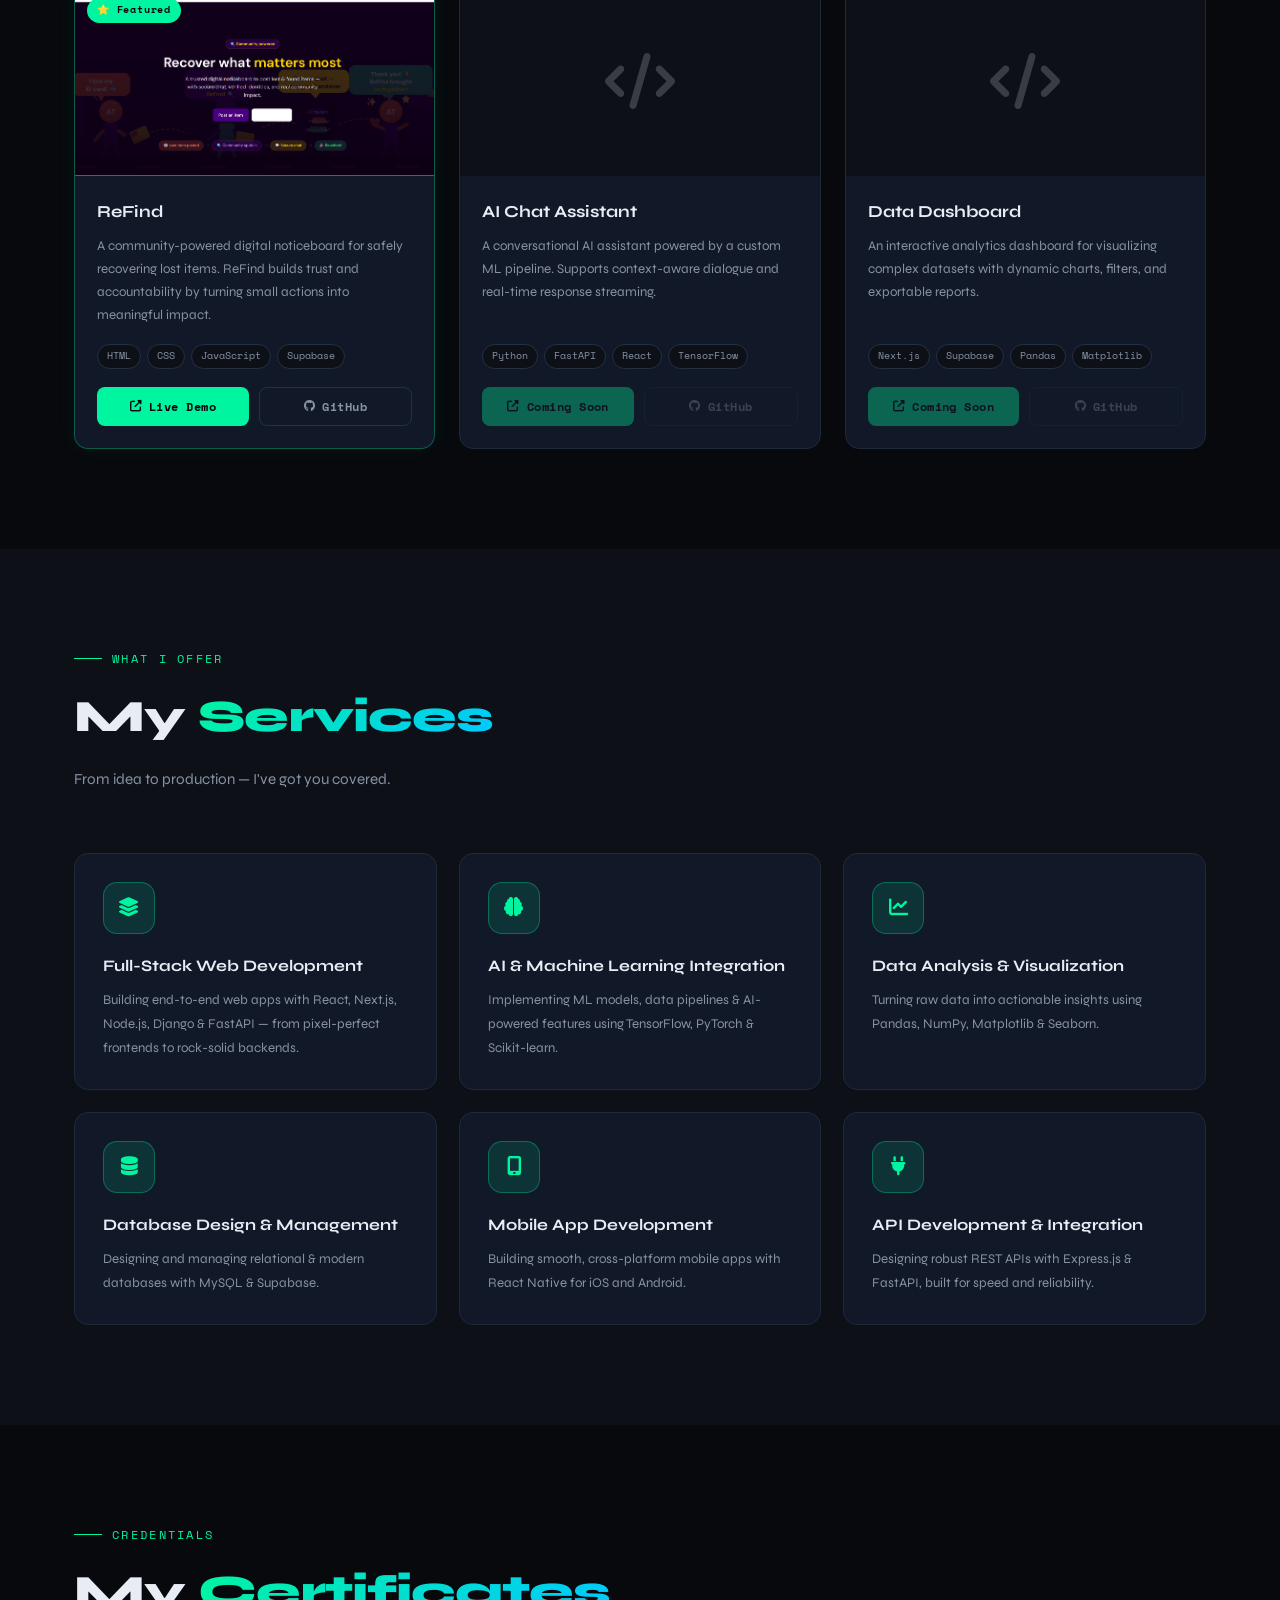
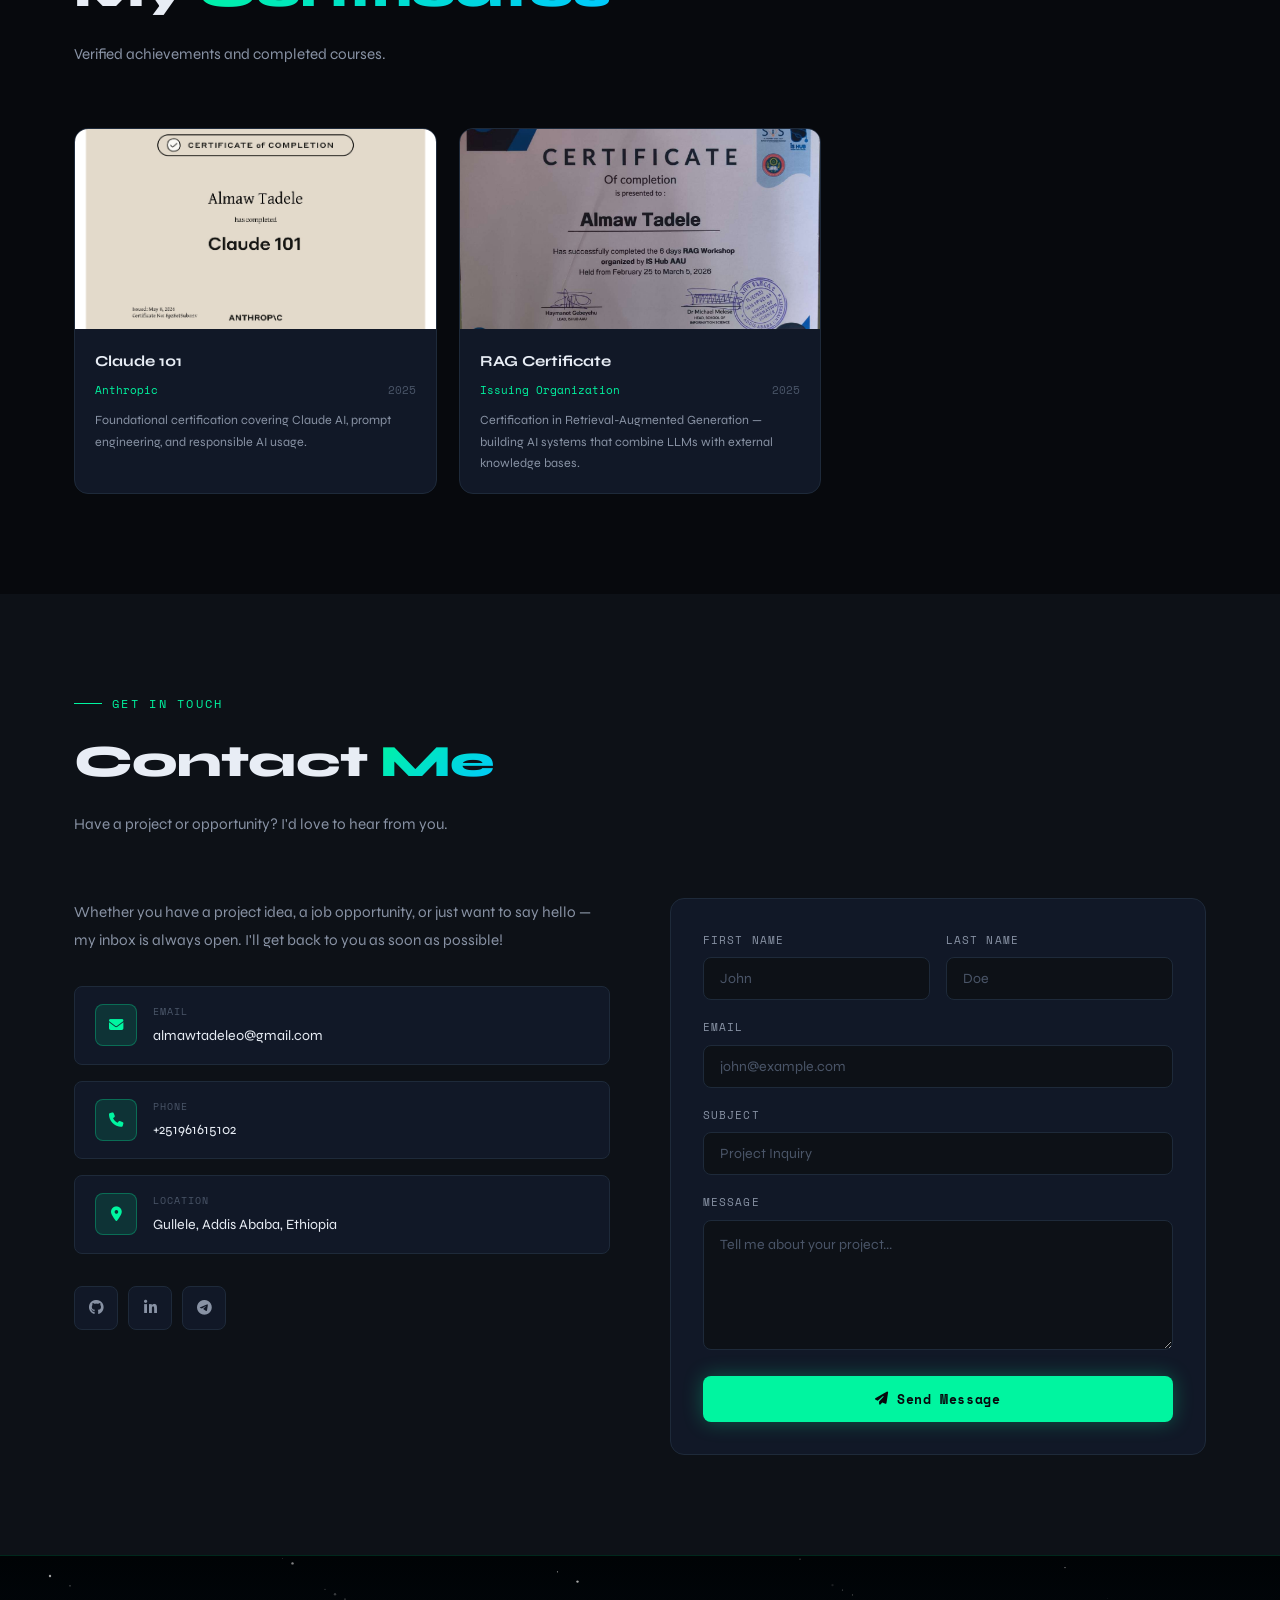
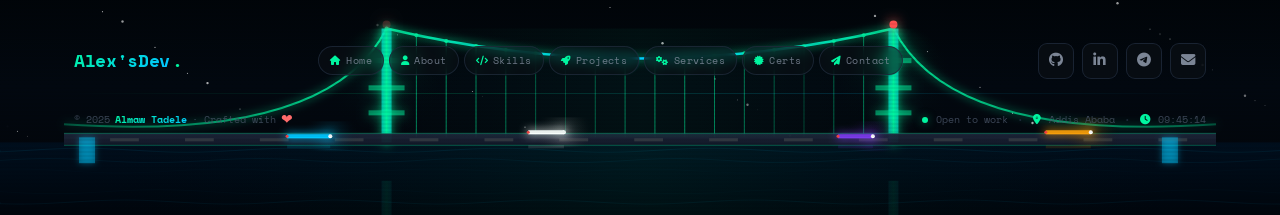
==== commit 194d86b9: "Fix favicon links to use existing assets/img/favicon.png" ====
--- a/index.html
+++ b/index.html
@@ -2,7 +2,7 @@
 <html lang="en">
 <head>
   <meta charset="UTF-8" />
-  <link rel="icon" type="image/svg+xml" href="assets/icons/favicon.svg" />
+  <link rel="icon" type="image/png" href="assets/img/favicon.png" />
   <meta name="viewport" content="width=device-width, initial-scale=1.0" />
   <title>Almaw Tadele — Full-Stack Developer & AI Enthusiast</title>
   <meta name="description" content="Portfolio of Almaw Tadele, Full-Stack Developer and AI Enthusiast based in Addis Ababa, Ethiopia." />
